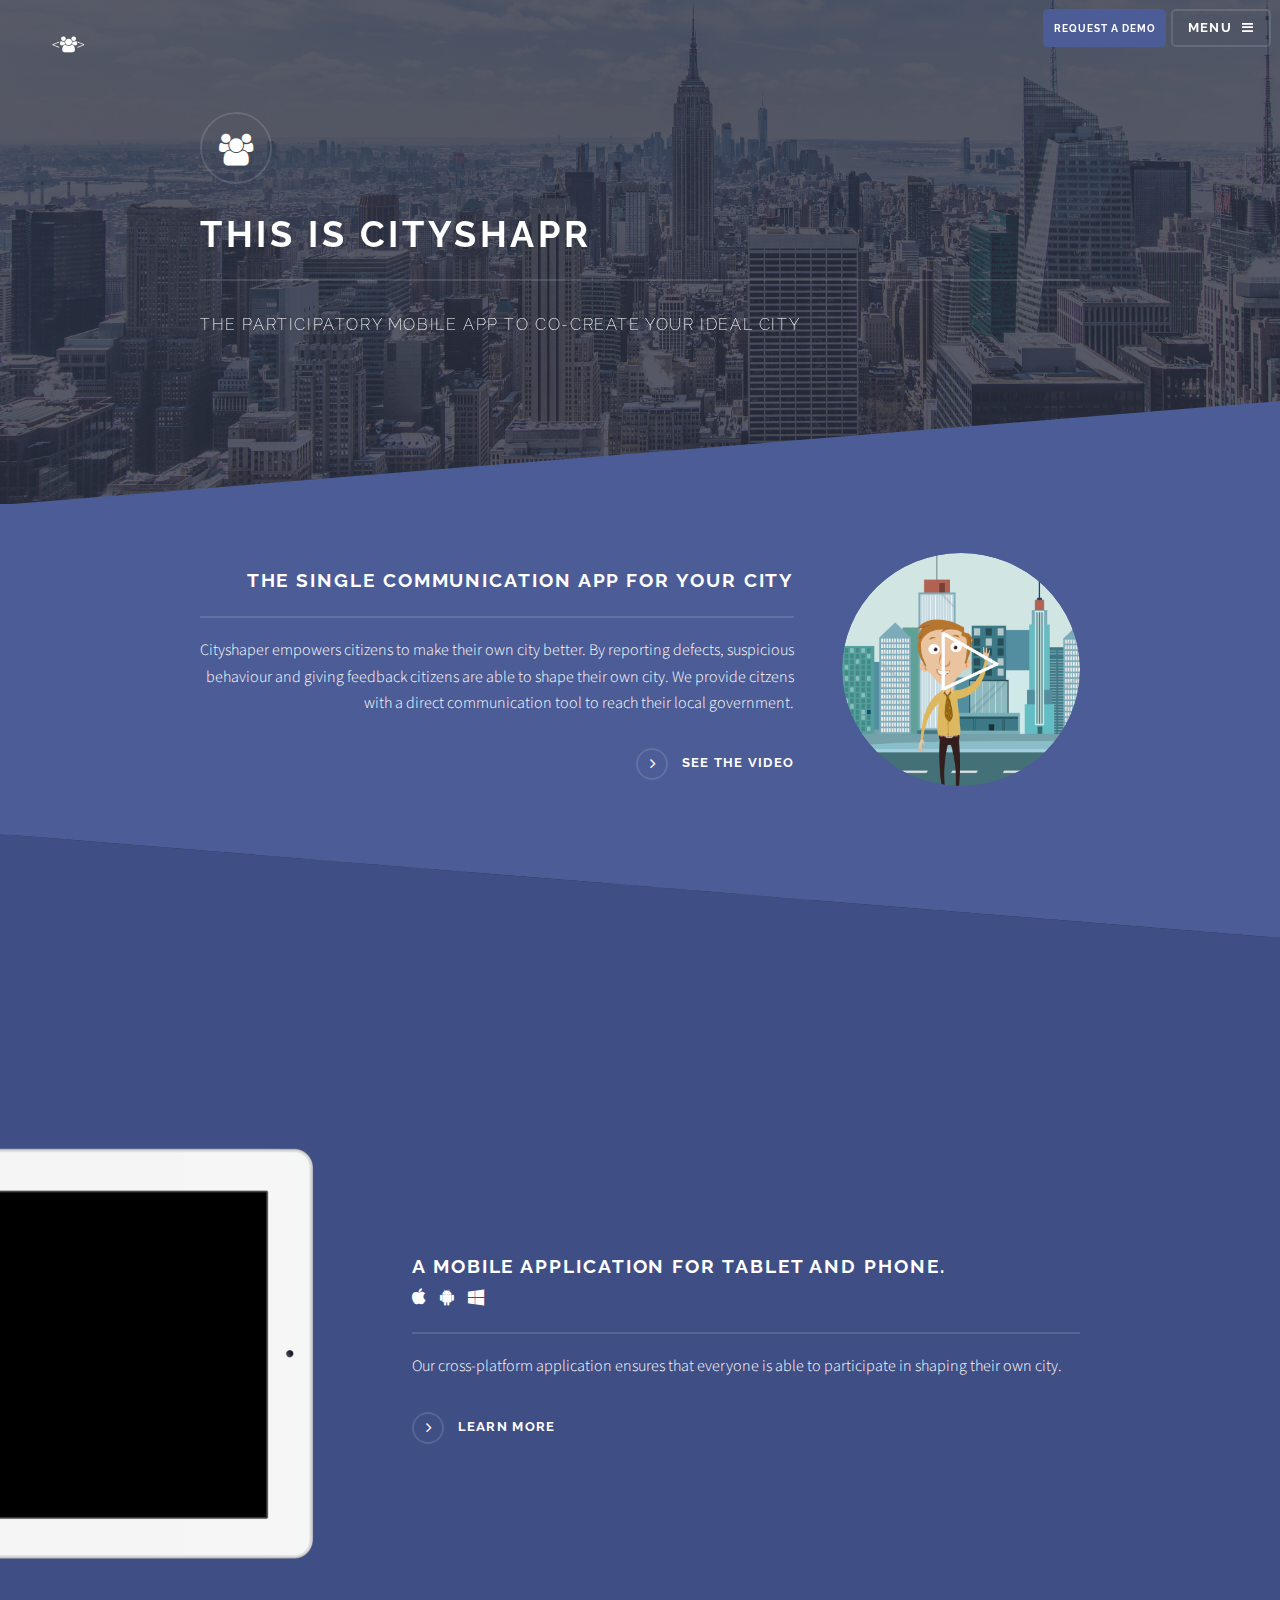
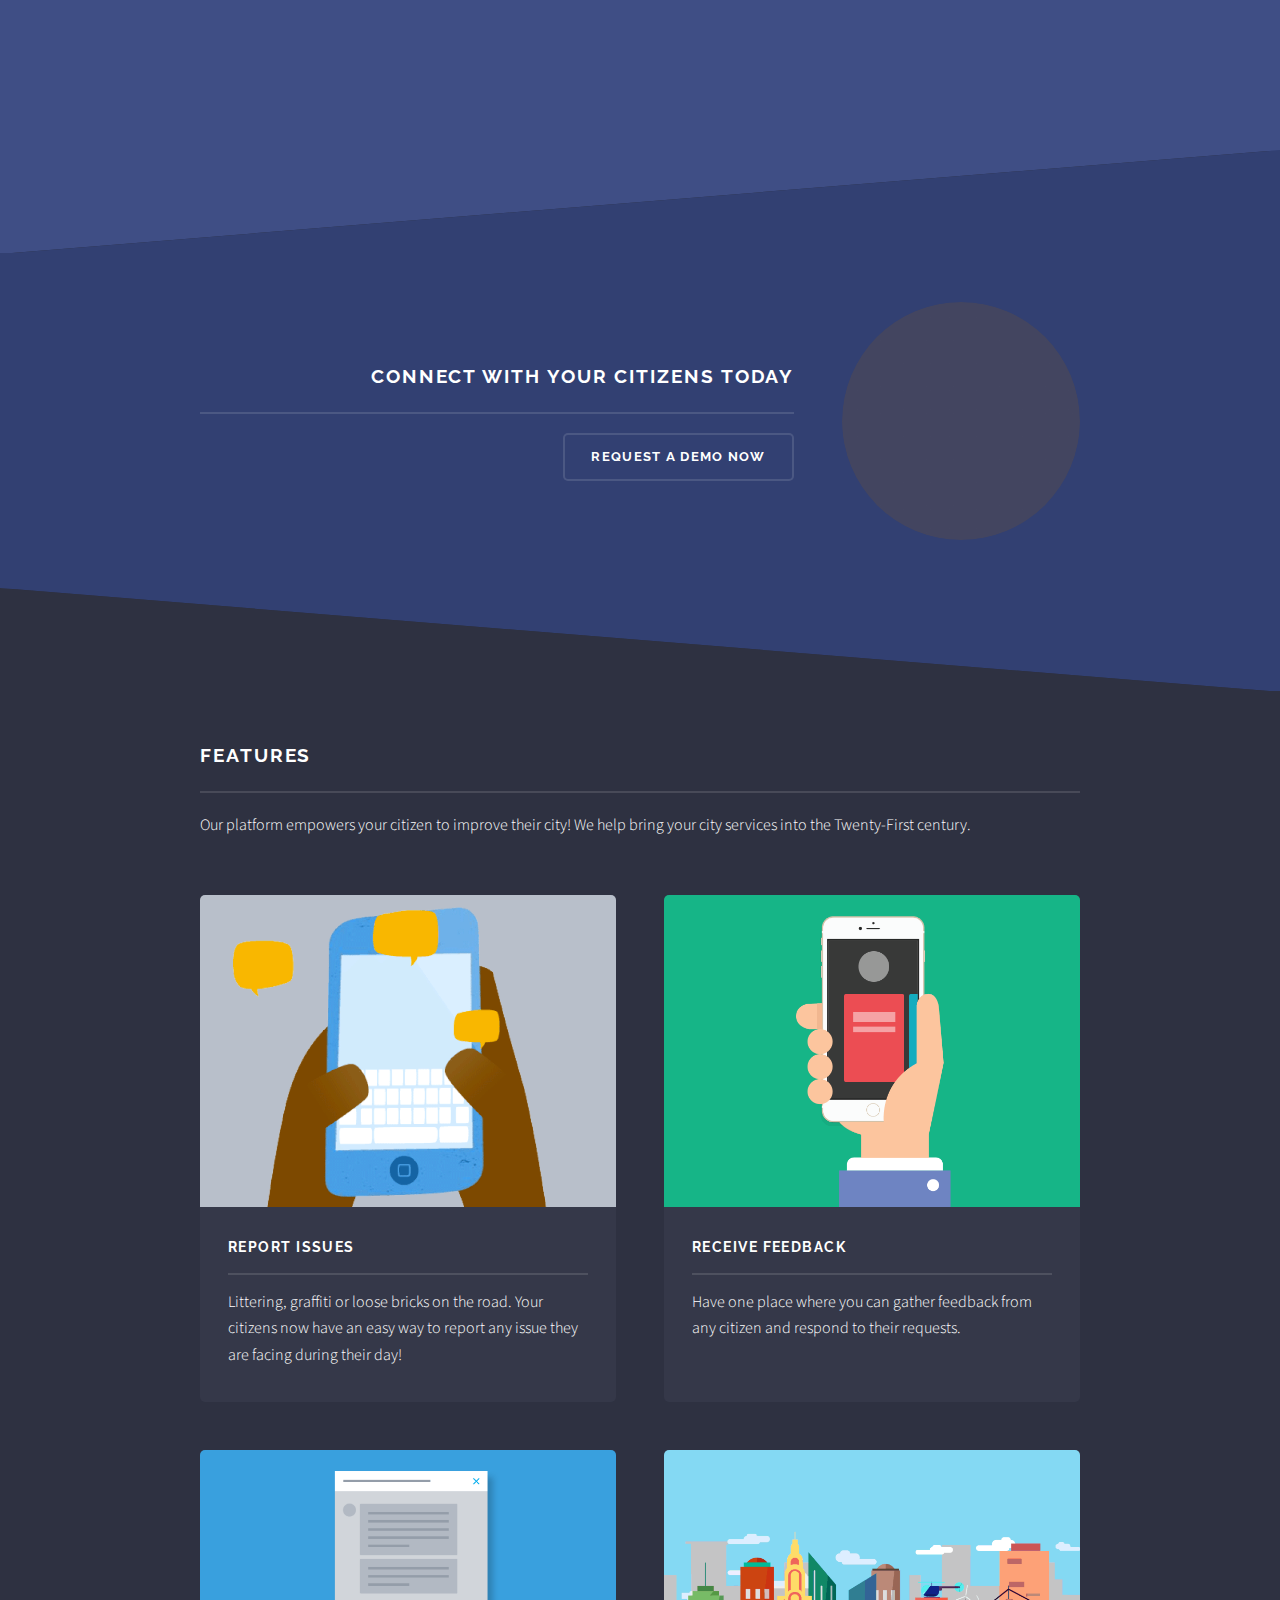
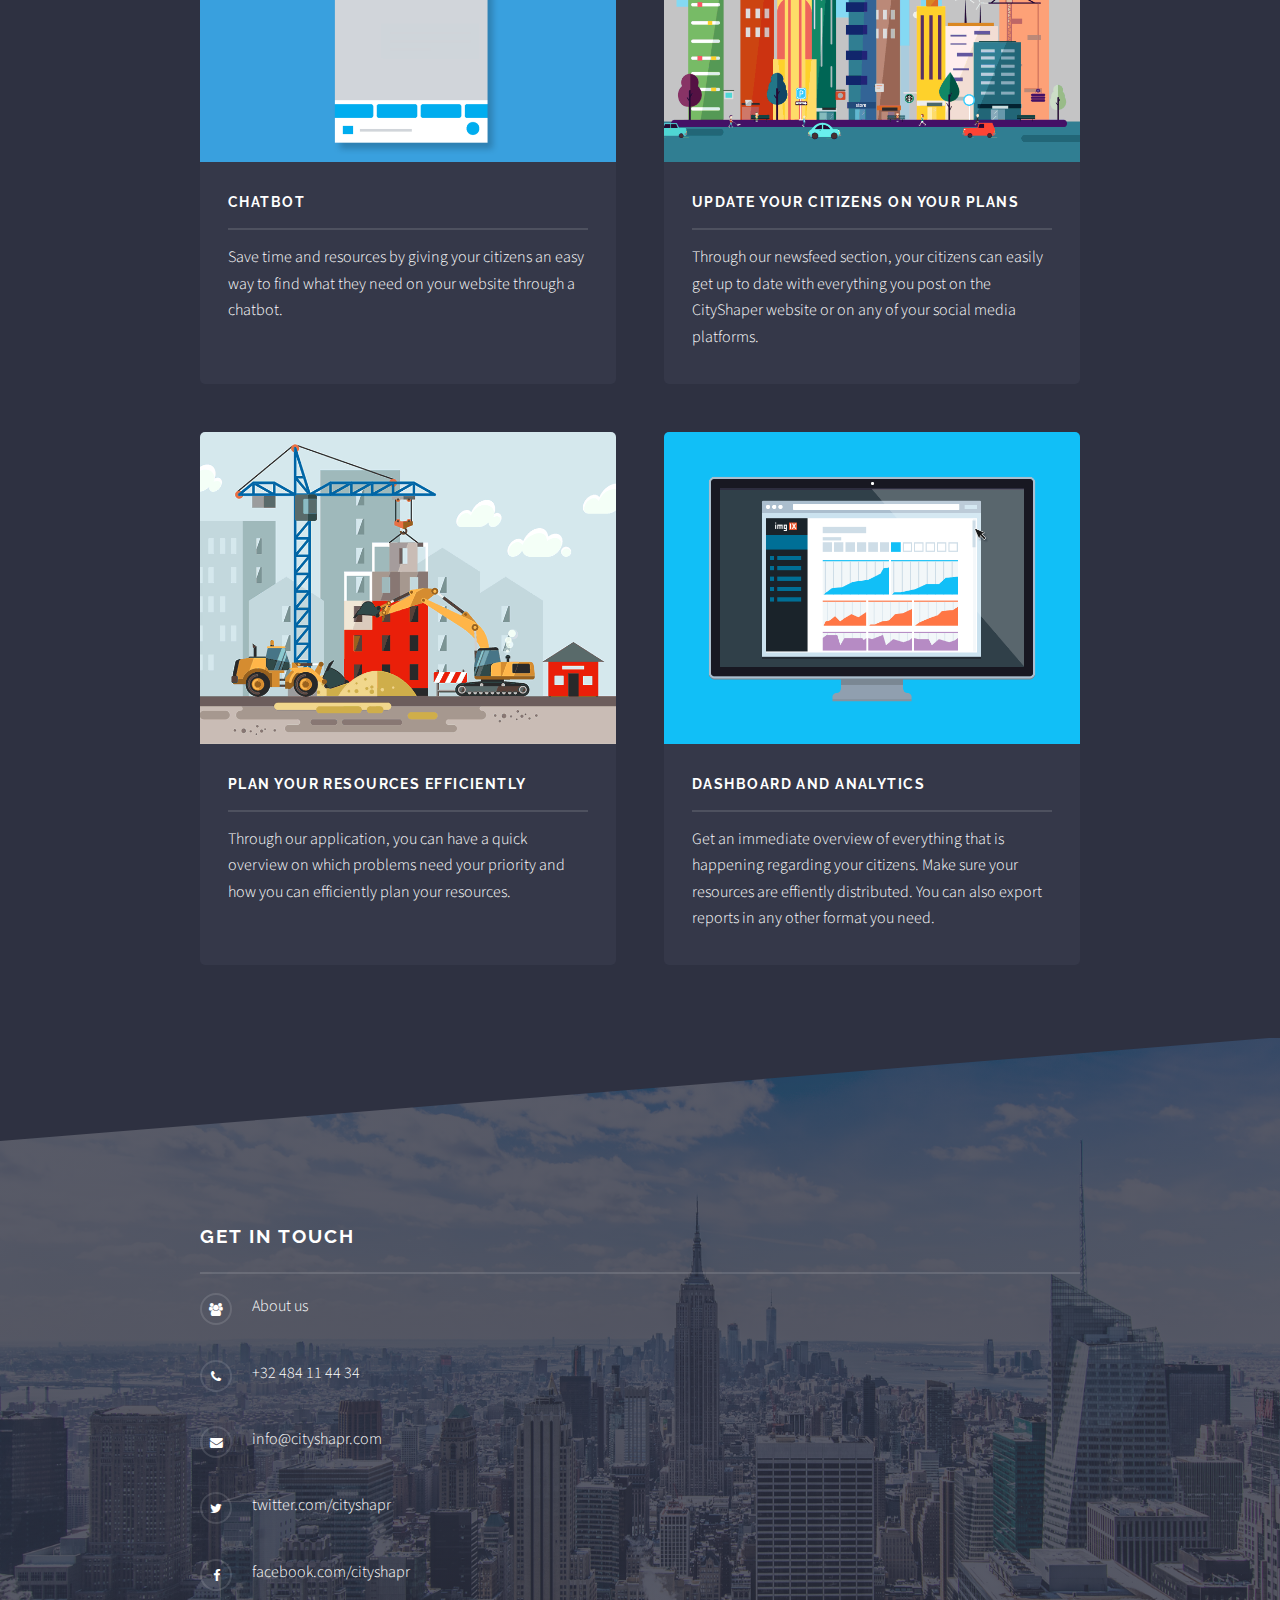
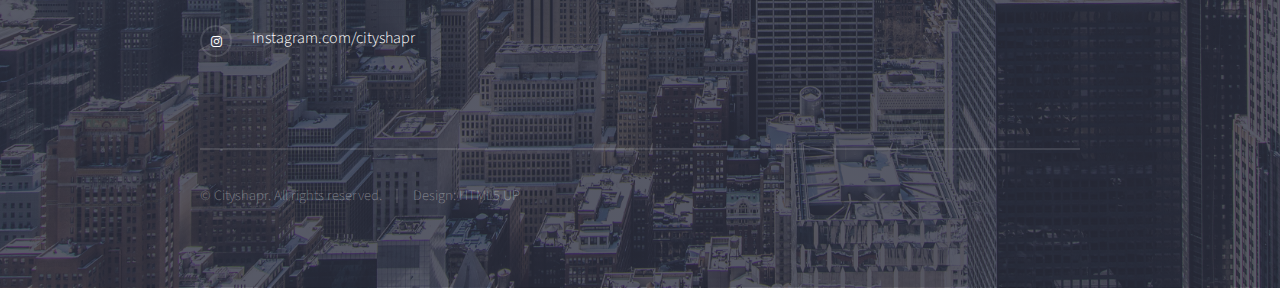
==== index.html @ 3a9dbc71 "wat dingen erbij" ====
<!DOCTYPE HTML>
<!--
	Solid State by HTML5 UP
	html5up.net | @ajlkn
	Free for personal and commercial use under the CCA 3.0 license (html5up.net/license)
-->
<html>
	<head>
		<title>Cityshapr</title>
		<meta charset="utf-8" />
		<meta name="viewport" content="width=device-width, initial-scale=1" />
		<!--[if lte IE 8]><script src="assets/js/ie/html5shiv.js"></script><![endif]-->
		<link rel="stylesheet" href="assets/css/main.css" />
		<!--[if lte IE 9]><link rel="stylesheet" href="assets/css/ie9.css" /><![endif]-->
		<!--[if lte IE 8]><link rel="stylesheet" href="assets/css/ie8.css" /><![endif]-->
	</head>

	
	<body>



		<!-- Page Wrapper -->
			<div id="page-wrapper">

				<!-- Header -->
				<header id="header" class="alt">
					<div id="logo-header" class="alt">
						<a href="index.html"><<span class="icon fa-users"></span>></a>
					</div>
		
					<h1><a href="index.html">Cityshapr</a></h1>
					<nav>
						<a class="button special" href="requestdemo.html">Request a Demo</a>
						<a href="#menu">Menu</a>
					</nav>
				</header>

				<!-- Menu -->
					<nav id="menu">
						<div class="inner">
							<h2>Menu</h2>
							<ul class="links">
								<li><a href="index.html">Home</a></li>
								<li><a href="index.html#features">Features</a></li>
								<li><a href="requestdemo.html">Request a demo</a></li>
								<li><a href="team/aboutus.html">About us</a></li>
								<li><a href="contact.html">Contact us</a></li>
							</ul>
							<a href="#" class="close">Close</a>
						</div>
					</nav>

				<!-- Banner -->
					<section id="banner">
						<div class="inner">
							<div class="logo"><span class="icon fa-users"></span></div>
							<h2>This is Cityshapr</h2>
							<p>The participatory mobile app to co-create your ideal city</p>
						</div>
					</section>

				<!-- Wrapper -->
					<section id="wrapper">

						<!-- One -->
							<section id="one" class="wrapper spotlight style1">
								<div class="inner">
									<a href="#video" class="image"><img src="images/tom.png" alt="" /></a>
									<div class="content">
										<h2 class="major">The single communication app for your city</h2>
										<p>Cityshaper empowers citizens to make their own city better. By reporting defects, suspicious behaviour and giving feedback citizens are able to shape their own city.
										We provide citzens with a direct communication tool to reach their local government.  </p>
										<a href="#video" class="special">See the video</a>
									</div>
								</div>
							</section>

							<!-- Video -->
							<nav id="video">
								<div class="inner">
									<h2>Video</h2>
									<iframe width="90%" max-width="640px" height="315"
										src="https://www.youtube.com/embed/g6onAW9nwck">
									</iframe>
									<a href="#" class="close">Close</a>
								</div>
							</nav>

						<!-- Two -->
							<section id="two" class="wrapper alt spotlight style3">
								<div class="inner">
									<a href="#features" class="image-tablet"><img src="images/tablet.png" alt="" /></a>
									<div class="content">
										<h2 class="major">A mobile application for tablet and phone.<pre><span class="icon fa-apple"></span> <span class="icon fa-android"></span> <span class="icon fa-windows"></span></pre></h2>
										<p>Our cross-platform application ensures that everyone is able to participate in shaping their own city.</p>
										<a href="#features" class="special">Learn more</a>
									</div>
								</div>
							</section>

						<!-- Three -->
							<section id="three" class="wrapper spotlight style5">
								<div class="inner">
									<a href="requestdemo.html" class="image"><img src="images/handshake.gif" alt="" /></a>
									<div class="content">
											<h2 class="major">Connect with your citizens today</h2>
										<ul class="actions">
												<li><a href="requestdemo.html" class="button">Request a demo now</a></li>
											</ul>
									</div>
								</div>
							</section>

						<!-- Features -->
							<section id="features" class="wrapper alt style1">
								<div class="inner">
									<h2 class="major">Features</h2>
									<p>Our platform empowers your citizen to improve their city! We help bring your city services into the Twenty-First century.</p>
									<section class="features">
										<article>
											<a href="#" class="image"><img  src="images/features/issues.gif" alt="" /></a>
											<h3 class="major">Report issues</h3>
											<p>Littering, graffiti or loose bricks on the road. Your citizens now have an easy way to report any issue they are facing during their day!</p>
										</article>
										<article>
											<a href="#" class="image"><img src="images/features/feedback.gif" alt="" /></a>
											<h3 class="major">Receive Feedback</h3>
											<p>Have one place where you can gather feedback from any citizen and respond to their requests.</p>
										</article>
										<article>
											<a href="#" class="image"><img src="images/features/chatbot.gif" alt="" /></a>
											<h3 class="major">Chatbot</h3>
											<p>Save time and resources by giving your citizens an easy way to find what they need on your website through a chatbot. </p>
										</article>
										<article>
											<a href="#" class="image"><img src="images/features/city.gif" alt="" /></a>
											<h3 class="major">Update your citizens on your plans</h3>
											<p>Through our newsfeed section, your citizens can easily get up to date with everything you post on the CityShaper website or on any of your social media platforms.</p>
										</article>
										<article>
											<a href="#" class="image"><img src="images/features/construction.gif" alt="" /></a>
											<h3 class="major">Plan your resources efficiently</h3>
											<p>Through our application, you can have a quick overview on which problems need your priority and how you can efficiently plan your resources.</p>
										</article>
										<article>
											<a href="#" class="image"><img src="images/features/dashboard.gif" alt="" /></a>
											<h3 class="major">Dashboard and Analytics</h3>
											<p>Get an immediate overview of everything that is happening regarding your citizens. Make sure your resources are effiently distributed. You can also export reports in any other format you need. </p>
										</article>
									</section>
									<!--<ul class="actions">
										<li><a href="#" class="button">Browse All</a></li>
									</ul>-->
								</div>
							</section>

					</section>

				<!-- Footer -->
					<section id="footer">
						<div class="inner">
							<h2 class="major">Get in touch</h2>
							<!--<p>Cras mattis ante fermentum, malesuada neque vitae, eleifend erat. Phasellus non pulvinar erat. Fusce tincidunt, nisl eget mattis egestas, purus ipsum consequat orci, sit amet lobortis lorem lacus in tellus. Sed ac elementum arcu. Quisque placerat auctor laoreet.</p>
							<form method="post" action="#">
								<div class="field">
									<label for="name">Name</label>
									<input type="text" name="name" id="name" />
								</div>
								<div class="field">
									<label for="email">Email</label>
									<input type="email" name="email" id="email" />
								</div>
								<div class="field">
									<label for="message">Message</label>
									<textarea name="message" id="message" rows="4"></textarea>
								</div>
								<ul class="actions">
									<li><input type="submit" value="Send Message" /></li>
								</ul>
							</form>-->
							<ul class="contact">
								<!-- TODO wanneer we een adres hebben 
									<li class="fa-home">
									Untitled Inc<br />
									1234 Somewhere Road Suite #2894<br />
									Nashville, TN 00000-0000
								</li>-->
								<li class="fa-users"><a href="team/aboutus.html">About us</a></li>
								<li class="fa-phone">+32 484 11 44 34</li>
								<li class="fa-envelope"><a href="mailto:info@cityshapr.com">info@cityshapr.com</a></li>
								<li class="fa-twitter"><a href="https://www.twitter.com/cityshapr">twitter.com/cityshapr</a></li>
								<li class="fa-facebook"><a href="https://www.facebook.com/cityshapr">facebook.com/cityshapr</a></li>
								<li class="fa-instagram"><a href="https://www.instagram.com/cityshapr/">instagram.com/cityshapr</a></li>
							</ul>
							<ul class="copyright">
								<li>&copy; Cityshapr. All rights reserved.</li><li>Design: <a href="http://html5up.net">HTML5 UP</a></li>
							</ul>
						</div>
					</section>

			</div>

		<!-- Scripts -->
			<script src="assets/js/skel.min.js"></script>
			<script src="assets/js/jquery.min.js"></script>
			<script src="assets/js/jquery.scrollex.min.js"></script>
			<script src="assets/js/util.js"></script>
			<!--[if lte IE 8]><script src="assets/js/ie/respond.min.js"></script><![endif]-->
			<script src="assets/js/main.js"></script>

	</body>
</html>
---- assets/css/main.css ----
@import url(font-awesome.min.css);
@import url("https://fonts.googleapis.com/css?family=Raleway:200,700|Source+Sans+Pro:300,600,300italic,600italic");

/*
	Solid State by HTML5 UP
	html5up.net | @ajlkn
	Free for personal and commercial use under the CCA 3.0 license (html5up.net/license)
*/

/* Reset */

	html, body, div, span, applet, object, iframe, h1, h2, h3, h4, h5, h6, p, blockquote, pre, a, abbr, acronym, address, big, cite, code, del, dfn, em, img, ins, kbd, q, s, samp, small, strike, strong, sub, sup, tt, var, b, u, i, center, dl, dt, dd, ol, ul, li, fieldset, form, label, legend, table, caption, tbody, tfoot, thead, tr, th, td, article, aside, canvas, details, embed, figure, figcaption, footer, header, hgroup, menu, nav, output, ruby, section, summary, time, mark, audio, video {
		margin: 0;
		padding: 0;
		border: 0;
		font-size: 100%;
		font: inherit;
		vertical-align: baseline;
	}

	article, aside, details, figcaption, figure, footer, header, hgroup, menu, video, nav, section {
		display: block;
	}

	body {
		line-height: 1;
	}

	ol, ul {
		list-style: none;
	}

	blockquote, q {
		quotes: none;
	}

	blockquote:before, blockquote:after, q:before, q:after {
		content: '';
		content: none;
	}

	table {
		border-collapse: collapse;
		border-spacing: 0;
	}

	body {
		-webkit-text-size-adjust: none;
	}

/* Box Model */

	*, *:before, *:after {
		-moz-box-sizing: border-box;
		-webkit-box-sizing: border-box;
		box-sizing: border-box;
	}

/* Grid */

	.row {
		border-bottom: solid 1px transparent;
		-moz-box-sizing: border-box;
		-webkit-box-sizing: border-box;
		box-sizing: border-box;
	}

	.row > * {
		float: left;
		-moz-box-sizing: border-box;
		-webkit-box-sizing: border-box;
		box-sizing: border-box;
	}

	.row:after, .row:before {
		content: '';
		display: block;
		clear: both;
		height: 0;
	}

	.row.uniform > * > :first-child {
		margin-top: 0;
	}

	.row.uniform > * > :last-child {
		margin-bottom: 0;
	}

	.row.\30 \25 > * {
		padding: 0 0 0 0em;
	}

	.row.\30 \25 {
		margin: 0 0 -1px 0em;
	}

	.row.uniform.\30 \25 > * {
		padding: 0em 0 0 0em;
	}

	.row.uniform.\30 \25 {
		margin: 0em 0 -1px 0em;
	}

	.row > * {
		padding: 0 0 0 1.75em;
	}

	.row {
		margin: 0 0 -1px -1.75em;
	}

	.row.uniform > * {
		padding: 1.75em 0 0 1.75em;
	}

	.row.uniform {
		margin: -1.75em 0 -1px -1.75em;
	}

	.row.\32 00\25 > * {
		padding: 0 0 0 3.5em;
	}

	.row.\32 00\25 {
		margin: 0 0 -1px -3.5em;
	}

	.row.uniform.\32 00\25 > * {
		padding: 3.5em 0 0 3.5em;
	}

	.row.uniform.\32 00\25 {
		margin: -3.5em 0 -1px -3.5em;
	}

	.row.\31 50\25 > * {
		padding: 0 0 0 2.625em;
	}

	.row.\31 50\25 {
		margin: 0 0 -1px -2.625em;
	}

	.row.uniform.\31 50\25 > * {
		padding: 2.625em 0 0 2.625em;
	}

	.row.uniform.\31 50\25 {
		margin: -2.625em 0 -1px -2.625em;
	}

	.row.\35 0\25 > * {
		padding: 0 0 0 0.875em;
	}

	.row.\35 0\25 {
		margin: 0 0 -1px -0.875em;
	}

	.row.uniform.\35 0\25 > * {
		padding: 0.875em 0 0 0.875em;
	}

	.row.uniform.\35 0\25 {
		margin: -0.875em 0 -1px -0.875em;
	}

	.row.\32 5\25 > * {
		padding: 0 0 0 0.4375em;
	}

	.row.\32 5\25 {
		margin: 0 0 -1px -0.4375em;
	}

	.row.uniform.\32 5\25 > * {
		padding: 0.4375em 0 0 0.4375em;
	}

	.row.uniform.\32 5\25 {
		margin: -0.4375em 0 -1px -0.4375em;
	}

	.\31 2u, .\31 2u\24 {
		width: 100%;
		clear: none;
		margin-left: 0;
	}

	.\31 1u, .\31 1u\24 {
		width: 91.6666666667%;
		clear: none;
		margin-left: 0;
	}

	.\31 0u, .\31 0u\24 {
		width: 83.3333333333%;
		clear: none;
		margin-left: 0;
	}

	.\39 u, .\39 u\24 {
		width: 75%;
		clear: none;
		margin-left: 0;
	}

	.\38 u, .\38 u\24 {
		width: 66.6666666667%;
		clear: none;
		margin-left: 0;
	}

	.\37 u, .\37 u\24 {
		width: 58.3333333333%;
		clear: none;
		margin-left: 0;
	}

	.\36 u, .\36 u\24 {
		width: 50%;
		clear: none;
		margin-left: 0;
	}

	.\35 u, .\35 u\24 {
		width: 41.6666666667%;
		clear: none;
		margin-left: 0;
	}

	.\34 u, .\34 u\24 {
		width: 33.3333333333%;
		clear: none;
		margin-left: 0;
	}

	.\33 u, .\33 u\24 {
		width: 25%;
		clear: none;
		margin-left: 0;
	}

	.\32 u, .\32 u\24 {
		width: 16.6666666667%;
		clear: none;
		margin-left: 0;
	}

	.\31 u, .\31 u\24 {
		width: 8.3333333333%;
		clear: none;
		margin-left: 0;
	}

	.\31 2u\24 + *,
	.\31 1u\24 + *,
	.\31 0u\24 + *,
	.\39 u\24 + *,
	.\38 u\24 + *,
	.\37 u\24 + *,
	.\36 u\24 + *,
	.\35 u\24 + *,
	.\34 u\24 + *,
	.\33 u\24 + *,
	.\32 u\24 + *,
	.\31 u\24 + * {
		clear: left;
	}

	.\-11u {
		margin-left: 91.66667%;
	}

	.\-10u {
		margin-left: 83.33333%;
	}

	.\-9u {
		margin-left: 75%;
	}

	.\-8u {
		margin-left: 66.66667%;
	}

	.\-7u {
		margin-left: 58.33333%;
	}

	.\-6u {
		margin-left: 50%;
	}

	.\-5u {
		margin-left: 41.66667%;
	}

	.\-4u {
		margin-left: 33.33333%;
	}

	.\-3u {
		margin-left: 25%;
	}

	.\-2u {
		margin-left: 16.66667%;
	}

	.\-1u {
		margin-left: 8.33333%;
	}

	@media screen and (max-width: 1680px) {

		.row > * {
			padding: 0 0 0 1.75em;
		}

		.row {
			margin: 0 0 -1px -1.75em;
		}

		.row.uniform > * {
			padding: 1.75em 0 0 1.75em;
		}

		.row.uniform {
			margin: -1.75em 0 -1px -1.75em;
		}

		.row.\32 00\25 > * {
			padding: 0 0 0 3.5em;
		}

		.row.\32 00\25 {
			margin: 0 0 -1px -3.5em;
		}

		.row.uniform.\32 00\25 > * {
			padding: 3.5em 0 0 3.5em;
		}

		.row.uniform.\32 00\25 {
			margin: -3.5em 0 -1px -3.5em;
		}

		.row.\31 50\25 > * {
			padding: 0 0 0 2.625em;
		}

		.row.\31 50\25 {
			margin: 0 0 -1px -2.625em;
		}

		.row.uniform.\31 50\25 > * {
			padding: 2.625em 0 0 2.625em;
		}

		.row.uniform.\31 50\25 {
			margin: -2.625em 0 -1px -2.625em;
		}

		.row.\35 0\25 > * {
			padding: 0 0 0 0.875em;
		}

		.row.\35 0\25 {
			margin: 0 0 -1px -0.875em;
		}

		.row.uniform.\35 0\25 > * {
			padding: 0.875em 0 0 0.875em;
		}

		.row.uniform.\35 0\25 {
			margin: -0.875em 0 -1px -0.875em;
		}

		.row.\32 5\25 > * {
			padding: 0 0 0 0.4375em;
		}

		.row.\32 5\25 {
			margin: 0 0 -1px -0.4375em;
		}

		.row.uniform.\32 5\25 > * {
			padding: 0.4375em 0 0 0.4375em;
		}

		.row.uniform.\32 5\25 {
			margin: -0.4375em 0 -1px -0.4375em;
		}

		.\31 2u\28xlarge\29, .\31 2u\24\28xlarge\29 {
			width: 100%;
			clear: none;
			margin-left: 0;
		}

		.\31 1u\28xlarge\29, .\31 1u\24\28xlarge\29 {
			width: 91.6666666667%;
			clear: none;
			margin-left: 0;
		}

		.\31 0u\28xlarge\29, .\31 0u\24\28xlarge\29 {
			width: 83.3333333333%;
			clear: none;
			margin-left: 0;
		}

		.\39 u\28xlarge\29, .\39 u\24\28xlarge\29 {
			width: 75%;
			clear: none;
			margin-left: 0;
		}

		.\38 u\28xlarge\29, .\38 u\24\28xlarge\29 {
			width: 66.6666666667%;
			clear: none;
			margin-left: 0;
		}

		.\37 u\28xlarge\29, .\37 u\24\28xlarge\29 {
			width: 58.3333333333%;
			clear: none;
			margin-left: 0;
		}

		.\36 u\28xlarge\29, .\36 u\24\28xlarge\29 {
			width: 50%;
			clear: none;
			margin-left: 0;
		}

		.\35 u\28xlarge\29, .\35 u\24\28xlarge\29 {
			width: 41.6666666667%;
			clear: none;
			margin-left: 0;
		}

		.\34 u\28xlarge\29, .\34 u\24\28xlarge\29 {
			width: 33.3333333333%;
			clear: none;
			margin-left: 0;
		}

		.\33 u\28xlarge\29, .\33 u\24\28xlarge\29 {
			width: 25%;
			clear: none;
			margin-left: 0;
		}

		.\32 u\28xlarge\29, .\32 u\24\28xlarge\29 {
			width: 16.6666666667%;
			clear: none;
			margin-left: 0;
		}

		.\31 u\28xlarge\29, .\31 u\24\28xlarge\29 {
			width: 8.3333333333%;
			clear: none;
			margin-left: 0;
		}

		.\31 2u\24\28xlarge\29 + *,
		.\31 1u\24\28xlarge\29 + *,
		.\31 0u\24\28xlarge\29 + *,
		.\39 u\24\28xlarge\29 + *,
		.\38 u\24\28xlarge\29 + *,
		.\37 u\24\28xlarge\29 + *,
		.\36 u\24\28xlarge\29 + *,
		.\35 u\24\28xlarge\29 + *,
		.\34 u\24\28xlarge\29 + *,
		.\33 u\24\28xlarge\29 + *,
		.\32 u\24\28xlarge\29 + *,
		.\31 u\24\28xlarge\29 + * {
			clear: left;
		}

		.\-11u\28xlarge\29 {
			margin-left: 91.66667%;
		}

		.\-10u\28xlarge\29 {
			margin-left: 83.33333%;
		}

		.\-9u\28xlarge\29 {
			margin-left: 75%;
		}

		.\-8u\28xlarge\29 {
			margin-left: 66.66667%;
		}

		.\-7u\28xlarge\29 {
			margin-left: 58.33333%;
		}

		.\-6u\28xlarge\29 {
			margin-left: 50%;
		}

		.\-5u\28xlarge\29 {
			margin-left: 41.66667%;
		}

		.\-4u\28xlarge\29 {
			margin-left: 33.33333%;
		}

		.\-3u\28xlarge\29 {
			margin-left: 25%;
		}

		.\-2u\28xlarge\29 {
			margin-left: 16.66667%;
		}

		.\-1u\28xlarge\29 {
			margin-left: 8.33333%;
		}

	}

	@media screen and (max-width: 1280px) {

		.row > * {
			padding: 0 0 0 1.75em;
		}

		.row {
			margin: 0 0 -1px -1.75em;
		}

		.row.uniform > * {
			padding: 1.75em 0 0 1.75em;
		}

		.row.uniform {
			margin: -1.75em 0 -1px -1.75em;
		}

		.row.\32 00\25 > * {
			padding: 0 0 0 3.5em;
		}

		.row.\32 00\25 {
			margin: 0 0 -1px -3.5em;
		}

		.row.uniform.\32 00\25 > * {
			padding: 3.5em 0 0 3.5em;
		}

		.row.uniform.\32 00\25 {
			margin: -3.5em 0 -1px -3.5em;
		}

		.row.\31 50\25 > * {
			padding: 0 0 0 2.625em;
		}

		.row.\31 50\25 {
			margin: 0 0 -1px -2.625em;
		}

		.row.uniform.\31 50\25 > * {
			padding: 2.625em 0 0 2.625em;
		}

		.row.uniform.\31 50\25 {
			margin: -2.625em 0 -1px -2.625em;
		}

		.row.\35 0\25 > * {
			padding: 0 0 0 0.875em;
		}

		.row.\35 0\25 {
			margin: 0 0 -1px -0.875em;
		}

		.row.uniform.\35 0\25 > * {
			padding: 0.875em 0 0 0.875em;
		}

		.row.uniform.\35 0\25 {
			margin: -0.875em 0 -1px -0.875em;
		}

		.row.\32 5\25 > * {
			padding: 0 0 0 0.4375em;
		}

		.row.\32 5\25 {
			margin: 0 0 -1px -0.4375em;
		}

		.row.uniform.\32 5\25 > * {
			padding: 0.4375em 0 0 0.4375em;
		}

		.row.uniform.\32 5\25 {
			margin: -0.4375em 0 -1px -0.4375em;
		}

		.\31 2u\28large\29, .\31 2u\24\28large\29 {
			width: 100%;
			clear: none;
			margin-left: 0;
		}

		.\31 1u\28large\29, .\31 1u\24\28large\29 {
			width: 91.6666666667%;
			clear: none;
			margin-left: 0;
		}

		.\31 0u\28large\29, .\31 0u\24\28large\29 {
			width: 83.3333333333%;
			clear: none;
			margin-left: 0;
		}

		.\39 u\28large\29, .\39 u\24\28large\29 {
			width: 75%;
			clear: none;
			margin-left: 0;
		}

		.\38 u\28large\29, .\38 u\24\28large\29 {
			width: 66.6666666667%;
			clear: none;
			margin-left: 0;
		}

		.\37 u\28large\29, .\37 u\24\28large\29 {
			width: 58.3333333333%;
			clear: none;
			margin-left: 0;
		}

		.\36 u\28large\29, .\36 u\24\28large\29 {
			width: 50%;
			clear: none;
			margin-left: 0;
		}

		.\35 u\28large\29, .\35 u\24\28large\29 {
			width: 41.6666666667%;
			clear: none;
			margin-left: 0;
		}

		.\34 u\28large\29, .\34 u\24\28large\29 {
			width: 33.3333333333%;
			clear: none;
			margin-left: 0;
		}

		.\33 u\28large\29, .\33 u\24\28large\29 {
			width: 25%;
			clear: none;
			margin-left: 0;
		}

		.\32 u\28large\29, .\32 u\24\28large\29 {
			width: 16.6666666667%;
			clear: none;
			margin-left: 0;
		}

		.\31 u\28large\29, .\31 u\24\28large\29 {
			width: 8.3333333333%;
			clear: none;
			margin-left: 0;
		}

		.\31 2u\24\28large\29 + *,
		.\31 1u\24\28large\29 + *,
		.\31 0u\24\28large\29 + *,
		.\39 u\24\28large\29 + *,
		.\38 u\24\28large\29 + *,
		.\37 u\24\28large\29 + *,
		.\36 u\24\28large\29 + *,
		.\35 u\24\28large\29 + *,
		.\34 u\24\28large\29 + *,
		.\33 u\24\28large\29 + *,
		.\32 u\24\28large\29 + *,
		.\31 u\24\28large\29 + * {
			clear: left;
		}

		.\-11u\28large\29 {
			margin-left: 91.66667%;
		}

		.\-10u\28large\29 {
			margin-left: 83.33333%;
		}

		.\-9u\28large\29 {
			margin-left: 75%;
		}

		.\-8u\28large\29 {
			margin-left: 66.66667%;
		}

		.\-7u\28large\29 {
			margin-left: 58.33333%;
		}

		.\-6u\28large\29 {
			margin-left: 50%;
		}

		.\-5u\28large\29 {
			margin-left: 41.66667%;
		}

		.\-4u\28large\29 {
			margin-left: 33.33333%;
		}

		.\-3u\28large\29 {
			margin-left: 25%;
		}

		.\-2u\28large\29 {
			margin-left: 16.66667%;
		}

		.\-1u\28large\29 {
			margin-left: 8.33333%;
		}

	}

	@media screen and (max-width: 980px) {

		.row > * {
			padding: 0 0 0 1.75em;
		}

		.row {
			margin: 0 0 -1px -1.75em;
		}

		.row.uniform > * {
			padding: 1.75em 0 0 1.75em;
		}

		.row.uniform {
			margin: -1.75em 0 -1px -1.75em;
		}

		.row.\32 00\25 > * {
			padding: 0 0 0 3.5em;
		}

		.row.\32 00\25 {
			margin: 0 0 -1px -3.5em;
		}

		.row.uniform.\32 00\25 > * {
			padding: 3.5em 0 0 3.5em;
		}

		.row.uniform.\32 00\25 {
			margin: -3.5em 0 -1px -3.5em;
		}

		.row.\31 50\25 > * {
			padding: 0 0 0 2.625em;
		}

		.row.\31 50\25 {
			margin: 0 0 -1px -2.625em;
		}

		.row.uniform.\31 50\25 > * {
			padding: 2.625em 0 0 2.625em;
		}

		.row.uniform.\31 50\25 {
			margin: -2.625em 0 -1px -2.625em;
		}

		.row.\35 0\25 > * {
			padding: 0 0 0 0.875em;
		}

		.row.\35 0\25 {
			margin: 0 0 -1px -0.875em;
		}

		.row.uniform.\35 0\25 > * {
			padding: 0.875em 0 0 0.875em;
		}

		.row.uniform.\35 0\25 {
			margin: -0.875em 0 -1px -0.875em;
		}

		.row.\32 5\25 > * {
			padding: 0 0 0 0.4375em;
		}

		.row.\32 5\25 {
			margin: 0 0 -1px -0.4375em;
		}

		.row.uniform.\32 5\25 > * {
			padding: 0.4375em 0 0 0.4375em;
		}

		.row.uniform.\32 5\25 {
			margin: -0.4375em 0 -1px -0.4375em;
		}

		.\31 2u\28medium\29, .\31 2u\24\28medium\29 {
			width: 100%;
			clear: none;
			margin-left: 0;
		}

		.\31 1u\28medium\29, .\31 1u\24\28medium\29 {
			width: 91.6666666667%;
			clear: none;
			margin-left: 0;
		}

		.\31 0u\28medium\29, .\31 0u\24\28medium\29 {
			width: 83.3333333333%;
			clear: none;
			margin-left: 0;
		}

		.\39 u\28medium\29, .\39 u\24\28medium\29 {
			width: 75%;
			clear: none;
			margin-left: 0;
		}

		.\38 u\28medium\29, .\38 u\24\28medium\29 {
			width: 66.6666666667%;
			clear: none;
			margin-left: 0;
		}

		.\37 u\28medium\29, .\37 u\24\28medium\29 {
			width: 58.3333333333%;
			clear: none;
			margin-left: 0;
		}

		.\36 u\28medium\29, .\36 u\24\28medium\29 {
			width: 50%;
			clear: none;
			margin-left: 0;
		}

		.\35 u\28medium\29, .\35 u\24\28medium\29 {
			width: 41.6666666667%;
			clear: none;
			margin-left: 0;
		}

		.\34 u\28medium\29, .\34 u\24\28medium\29 {
			width: 33.3333333333%;
			clear: none;
			margin-left: 0;
		}

		.\33 u\28medium\29, .\33 u\24\28medium\29 {
			width: 25%;
			clear: none;
			margin-left: 0;
		}

		.\32 u\28medium\29, .\32 u\24\28medium\29 {
			width: 16.6666666667%;
			clear: none;
			margin-left: 0;
		}

		.\31 u\28medium\29, .\31 u\24\28medium\29 {
			width: 8.3333333333%;
			clear: none;
			margin-left: 0;
		}

		.\31 2u\24\28medium\29 + *,
		.\31 1u\24\28medium\29 + *,
		.\31 0u\24\28medium\29 + *,
		.\39 u\24\28medium\29 + *,
		.\38 u\24\28medium\29 + *,
		.\37 u\24\28medium\29 + *,
		.\36 u\24\28medium\29 + *,
		.\35 u\24\28medium\29 + *,
		.\34 u\24\28medium\29 + *,
		.\33 u\24\28medium\29 + *,
		.\32 u\24\28medium\29 + *,
		.\31 u\24\28medium\29 + * {
			clear: left;
		}

		.\-11u\28medium\29 {
			margin-left: 91.66667%;
		}

		.\-10u\28medium\29 {
			margin-left: 83.33333%;
		}

		.\-9u\28medium\29 {
			margin-left: 75%;
		}

		.\-8u\28medium\29 {
			margin-left: 66.66667%;
		}

		.\-7u\28medium\29 {
			margin-left: 58.33333%;
		}

		.\-6u\28medium\29 {
			margin-left: 50%;
		}

		.\-5u\28medium\29 {
			margin-left: 41.66667%;
		}

		.\-4u\28medium\29 {
			margin-left: 33.33333%;
		}

		.\-3u\28medium\29 {
			margin-left: 25%;
		}

		.\-2u\28medium\29 {
			margin-left: 16.66667%;
		}

		.\-1u\28medium\29 {
			margin-left: 8.33333%;
		}

	}

	@media screen and (max-width: 736px) {

		.row > * {
			padding: 0 0 0 1.25em;
		}

		.row {
			margin: 0 0 -1px -1.25em;
		}

		.row.uniform > * {
			padding: 1.25em 0 0 1.25em;
		}

		.row.uniform {
			margin: -1.25em 0 -1px -1.25em;
		}

		.row.\32 00\25 > * {
			padding: 0 0 0 2.5em;
		}

		.row.\32 00\25 {
			margin: 0 0 -1px -2.5em;
		}

		.row.uniform.\32 00\25 > * {
			padding: 2.5em 0 0 2.5em;
		}

		.row.uniform.\32 00\25 {
			margin: -2.5em 0 -1px -2.5em;
		}

		.row.\31 50\25 > * {
			padding: 0 0 0 1.875em;
		}

		.row.\31 50\25 {
			margin: 0 0 -1px -1.875em;
		}

		.row.uniform.\31 50\25 > * {
			padding: 1.875em 0 0 1.875em;
		}

		.row.uniform.\31 50\25 {
			margin: -1.875em 0 -1px -1.875em;
		}

		.row.\35 0\25 > * {
			padding: 0 0 0 0.625em;
		}

		.row.\35 0\25 {
			margin: 0 0 -1px -0.625em;
		}

		.row.uniform.\35 0\25 > * {
			padding: 0.625em 0 0 0.625em;
		}

		.row.uniform.\35 0\25 {
			margin: -0.625em 0 -1px -0.625em;
		}

		.row.\32 5\25 > * {
			padding: 0 0 0 0.3125em;
		}

		.row.\32 5\25 {
			margin: 0 0 -1px -0.3125em;
		}

		.row.uniform.\32 5\25 > * {
			padding: 0.3125em 0 0 0.3125em;
		}

		.row.uniform.\32 5\25 {
			margin: -0.3125em 0 -1px -0.3125em;
		}

		.\31 2u\28small\29, .\31 2u\24\28small\29 {
			width: 100%;
			clear: none;
			margin-left: 0;
		}

		.\31 1u\28small\29, .\31 1u\24\28small\29 {
			width: 91.6666666667%;
			clear: none;
			margin-left: 0;
		}

		.\31 0u\28small\29, .\31 0u\24\28small\29 {
			width: 83.3333333333%;
			clear: none;
			margin-left: 0;
		}

		.\39 u\28small\29, .\39 u\24\28small\29 {
			width: 75%;
			clear: none;
			margin-left: 0;
		}

		.\38 u\28small\29, .\38 u\24\28small\29 {
			width: 66.6666666667%;
			clear: none;
			margin-left: 0;
		}

		.\37 u\28small\29, .\37 u\24\28small\29 {
			width: 58.3333333333%;
			clear: none;
			margin-left: 0;
		}

		.\36 u\28small\29, .\36 u\24\28small\29 {
			width: 50%;
			clear: none;
			margin-left: 0;
		}

		.\35 u\28small\29, .\35 u\24\28small\29 {
			width: 41.6666666667%;
			clear: none;
			margin-left: 0;
		}

		.\34 u\28small\29, .\34 u\24\28small\29 {
			width: 33.3333333333%;
			clear: none;
			margin-left: 0;
		}

		.\33 u\28small\29, .\33 u\24\28small\29 {
			width: 25%;
			clear: none;
			margin-left: 0;
		}

		.\32 u\28small\29, .\32 u\24\28small\29 {
			width: 16.6666666667%;
			clear: none;
			margin-left: 0;
		}

		.\31 u\28small\29, .\31 u\24\28small\29 {
			width: 8.3333333333%;
			clear: none;
			margin-left: 0;
		}

		.\31 2u\24\28small\29 + *,
		.\31 1u\24\28small\29 + *,
		.\31 0u\24\28small\29 + *,
		.\39 u\24\28small\29 + *,
		.\38 u\24\28small\29 + *,
		.\37 u\24\28small\29 + *,
		.\36 u\24\28small\29 + *,
		.\35 u\24\28small\29 + *,
		.\34 u\24\28small\29 + *,
		.\33 u\24\28small\29 + *,
		.\32 u\24\28small\29 + *,
		.\31 u\24\28small\29 + * {
			clear: left;
		}

		.\-11u\28small\29 {
			margin-left: 91.66667%;
		}

		.\-10u\28small\29 {
			margin-left: 83.33333%;
		}

		.\-9u\28small\29 {
			margin-left: 75%;
		}

		.\-8u\28small\29 {
			margin-left: 66.66667%;
		}

		.\-7u\28small\29 {
			margin-left: 58.33333%;
		}

		.\-6u\28small\29 {
			margin-left: 50%;
		}

		.\-5u\28small\29 {
			margin-left: 41.66667%;
		}

		.\-4u\28small\29 {
			margin-left: 33.33333%;
		}

		.\-3u\28small\29 {
			margin-left: 25%;
		}

		.\-2u\28small\29 {
			margin-left: 16.66667%;
		}

		.\-1u\28small\29 {
			margin-left: 8.33333%;
		}

	}

	@media screen and (max-width: 640px) {

		.row > * {
			padding: 0 0 0 1.25em;
		}

		.row {
			margin: 0 0 -1px -1.25em;
		}

		.row.uniform > * {
			padding: 1.25em 0 0 1.25em;
		}

		.row.uniform {
			margin: -1.25em 0 -1px -1.25em;
		}

		.row.\32 00\25 > * {
			padding: 0 0 0 2.5em;
		}

		.row.\32 00\25 {
			margin: 0 0 -1px -2.5em;
		}

		.row.uniform.\32 00\25 > * {
			padding: 2.5em 0 0 2.5em;
		}

		.row.uniform.\32 00\25 {
			margin: -2.5em 0 -1px -2.5em;
		}

		.row.\31 50\25 > * {
			padding: 0 0 0 1.875em;
		}

		.row.\31 50\25 {
			margin: 0 0 -1px -1.875em;
		}

		.row.uniform.\31 50\25 > * {
			padding: 1.875em 0 0 1.875em;
		}

		.row.uniform.\31 50\25 {
			margin: -1.875em 0 -1px -1.875em;
		}

		.row.\35 0\25 > * {
			padding: 0 0 0 0.625em;
		}

		.row.\35 0\25 {
			margin: 0 0 -1px -0.625em;
		}

		.row.uniform.\35 0\25 > * {
			padding: 0.625em 0 0 0.625em;
		}

		.row.uniform.\35 0\25 {
			margin: -0.625em 0 -1px -0.625em;
		}

		.row.\32 5\25 > * {
			padding: 0 0 0 0.3125em;
		}

		.row.\32 5\25 {
			margin: 0 0 -1px -0.3125em;
		}

		.row.uniform.\32 5\25 > * {
			padding: 0.3125em 0 0 0.3125em;
		}

		.row.uniform.\32 5\25 {
			margin: -0.3125em 0 -1px -0.3125em;
		}

		.\31 2u\28xsmall\29, .\31 2u\24\28xsmall\29 {
			width: 100%;
			clear: none;
			margin-left: 0;
		}

		.\31 1u\28xsmall\29, .\31 1u\24\28xsmall\29 {
			width: 91.6666666667%;
			clear: none;
			margin-left: 0;
		}

		.\31 0u\28xsmall\29, .\31 0u\24\28xsmall\29 {
			width: 83.3333333333%;
			clear: none;
			margin-left: 0;
		}

		.\39 u\28xsmall\29, .\39 u\24\28xsmall\29 {
			width: 75%;
			clear: none;
			margin-left: 0;
		}

		.\38 u\28xsmall\29, .\38 u\24\28xsmall\29 {
			width: 66.6666666667%;
			clear: none;
			margin-left: 0;
		}

		.\37 u\28xsmall\29, .\37 u\24\28xsmall\29 {
			width: 58.3333333333%;
			clear: none;
			margin-left: 0;
		}

		.\36 u\28xsmall\29, .\36 u\24\28xsmall\29 {
			width: 50%;
			clear: none;
			margin-left: 0;
		}

		.\35 u\28xsmall\29, .\35 u\24\28xsmall\29 {
			width: 41.6666666667%;
			clear: none;
			margin-left: 0;
		}

		.\34 u\28xsmall\29, .\34 u\24\28xsmall\29 {
			width: 33.3333333333%;
			clear: none;
			margin-left: 0;
		}

		.\33 u\28xsmall\29, .\33 u\24\28xsmall\29 {
			width: 25%;
			clear: none;
			margin-left: 0;
		}

		.\32 u\28xsmall\29, .\32 u\24\28xsmall\29 {
			width: 16.6666666667%;
			clear: none;
			margin-left: 0;
		}

		.\31 u\28xsmall\29, .\31 u\24\28xsmall\29 {
			width: 8.3333333333%;
			clear: none;
			margin-left: 0;
		}

		.\31 2u\24\28xsmall\29 + *,
		.\31 1u\24\28xsmall\29 + *,
		.\31 0u\24\28xsmall\29 + *,
		.\39 u\24\28xsmall\29 + *,
		.\38 u\24\28xsmall\29 + *,
		.\37 u\24\28xsmall\29 + *,
		.\36 u\24\28xsmall\29 + *,
		.\35 u\24\28xsmall\29 + *,
		.\34 u\24\28xsmall\29 + *,
		.\33 u\24\28xsmall\29 + *,
		.\32 u\24\28xsmall\29 + *,
		.\31 u\24\28xsmall\29 + * {
			clear: left;
		}

		.\-11u\28xsmall\29 {
			margin-left: 91.66667%;
		}

		.\-10u\28xsmall\29 {
			margin-left: 83.33333%;
		}

		.\-9u\28xsmall\29 {
			margin-left: 75%;
		}

		.\-8u\28xsmall\29 {
			margin-left: 66.66667%;
		}

		.\-7u\28xsmall\29 {
			margin-left: 58.33333%;
		}

		.\-6u\28xsmall\29 {
			margin-left: 50%;
		}

		.\-5u\28xsmall\29 {
			margin-left: 41.66667%;
		}

		.\-4u\28xsmall\29 {
			margin-left: 33.33333%;
		}

		.\-3u\28xsmall\29 {
			margin-left: 25%;
		}

		.\-2u\28xsmall\29 {
			margin-left: 16.66667%;
		}

		.\-1u\28xsmall\29 {
			margin-left: 8.33333%;
		}

	}

	@media screen and (max-width: 360px) {

		.row > * {
			padding: 0 0 0 1.25em;
		}

		.row {
			margin: 0 0 -1px -1.25em;
		}

		.row.uniform > * {
			padding: 1.25em 0 0 1.25em;
		}

		.row.uniform {
			margin: -1.25em 0 -1px -1.25em;
		}

		.row.\32 00\25 > * {
			padding: 0 0 0 2.5em;
		}

		.row.\32 00\25 {
			margin: 0 0 -1px -2.5em;
		}

		.row.uniform.\32 00\25 > * {
			padding: 2.5em 0 0 2.5em;
		}

		.row.uniform.\32 00\25 {
			margin: -2.5em 0 -1px -2.5em;
		}

		.row.\31 50\25 > * {
			padding: 0 0 0 1.875em;
		}

		.row.\31 50\25 {
			margin: 0 0 -1px -1.875em;
		}

		.row.uniform.\31 50\25 > * {
			padding: 1.875em 0 0 1.875em;
		}

		.row.uniform.\31 50\25 {
			margin: -1.875em 0 -1px -1.875em;
		}

		.row.\35 0\25 > * {
			padding: 0 0 0 0.625em;
		}

		.row.\35 0\25 {
			margin: 0 0 -1px -0.625em;
		}

		.row.uniform.\35 0\25 > * {
			padding: 0.625em 0 0 0.625em;
		}

		.row.uniform.\35 0\25 {
			margin: -0.625em 0 -1px -0.625em;
		}

		.row.\32 5\25 > * {
			padding: 0 0 0 0.3125em;
		}

		.row.\32 5\25 {
			margin: 0 0 -1px -0.3125em;
		}

		.row.uniform.\32 5\25 > * {
			padding: 0.3125em 0 0 0.3125em;
		}

		.row.uniform.\32 5\25 {
			margin: -0.3125em 0 -1px -0.3125em;
		}

		.\31 2u\28xxsmall\29, .\31 2u\24\28xxsmall\29 {
			width: 100%;
			clear: none;
			margin-left: 0;
		}

		.\31 1u\28xxsmall\29, .\31 1u\24\28xxsmall\29 {
			width: 91.6666666667%;
			clear: none;
			margin-left: 0;
		}

		.\31 0u\28xxsmall\29, .\31 0u\24\28xxsmall\29 {
			width: 83.3333333333%;
			clear: none;
			margin-left: 0;
		}

		.\39 u\28xxsmall\29, .\39 u\24\28xxsmall\29 {
			width: 75%;
			clear: none;
			margin-left: 0;
		}

		.\38 u\28xxsmall\29, .\38 u\24\28xxsmall\29 {
			width: 66.6666666667%;
			clear: none;
			margin-left: 0;
		}

		.\37 u\28xxsmall\29, .\37 u\24\28xxsmall\29 {
			width: 58.3333333333%;
			clear: none;
			margin-left: 0;
		}

		.\36 u\28xxsmall\29, .\36 u\24\28xxsmall\29 {
			width: 50%;
			clear: none;
			margin-left: 0;
		}

		.\35 u\28xxsmall\29, .\35 u\24\28xxsmall\29 {
			width: 41.6666666667%;
			clear: none;
			margin-left: 0;
		}

		.\34 u\28xxsmall\29, .\34 u\24\28xxsmall\29 {
			width: 33.3333333333%;
			clear: none;
			margin-left: 0;
		}

		.\33 u\28xxsmall\29, .\33 u\24\28xxsmall\29 {
			width: 25%;
			clear: none;
			margin-left: 0;
		}

		.\32 u\28xxsmall\29, .\32 u\24\28xxsmall\29 {
			width: 16.6666666667%;
			clear: none;
			margin-left: 0;
		}

		.\31 u\28xxsmall\29, .\31 u\24\28xxsmall\29 {
			width: 8.3333333333%;
			clear: none;
			margin-left: 0;
		}

		.\31 2u\24\28xxsmall\29 + *,
		.\31 1u\24\28xxsmall\29 + *,
		.\31 0u\24\28xxsmall\29 + *,
		.\39 u\24\28xxsmall\29 + *,
		.\38 u\24\28xxsmall\29 + *,
		.\37 u\24\28xxsmall\29 + *,
		.\36 u\24\28xxsmall\29 + *,
		.\35 u\24\28xxsmall\29 + *,
		.\34 u\24\28xxsmall\29 + *,
		.\33 u\24\28xxsmall\29 + *,
		.\32 u\24\28xxsmall\29 + *,
		.\31 u\24\28xxsmall\29 + * {
			clear: left;
		}

		.\-11u\28xxsmall\29 {
			margin-left: 91.66667%;
		}

		.\-10u\28xxsmall\29 {
			margin-left: 83.33333%;
		}

		.\-9u\28xxsmall\29 {
			margin-left: 75%;
		}

		.\-8u\28xxsmall\29 {
			margin-left: 66.66667%;
		}

		.\-7u\28xxsmall\29 {
			margin-left: 58.33333%;
		}

		.\-6u\28xxsmall\29 {
			margin-left: 50%;
		}

		.\-5u\28xxsmall\29 {
			margin-left: 41.66667%;
		}

		.\-4u\28xxsmall\29 {
			margin-left: 33.33333%;
		}

		.\-3u\28xxsmall\29 {
			margin-left: 25%;
		}

		.\-2u\28xxsmall\29 {
			margin-left: 16.66667%;
		}

		.\-1u\28xxsmall\29 {
			margin-left: 8.33333%;
		}

	}

/* Basic */

	@-ms-viewport {
		width: device-width;
	}

	body {
		-ms-overflow-style: scrollbar;
	}

	@media screen and (max-width: 640px) {

		html, body {
			min-width: 320px;
		}

	}

	body {
		background-color: #2e3141;
		background-image: linear-gradient(to top, rgba(46, 49, 65, 0.8), rgba(46, 49, 65, 0.8)), url("../../images/bg.jpg");
		background-size: auto, cover;
		background-attachment: fixed, fixed;
		background-position: center, center;
	}

		body.is-loading *, body.is-loading *:before, body.is-loading *:after {
			-moz-animation: none !important;
			-webkit-animation: none !important;
			-ms-animation: none !important;
			animation: none !important;
			-moz-transition: none !important;
			-webkit-transition: none !important;
			-ms-transition: none !important;
			transition: none !important;
		}

/* Type */

	body, input, select, textarea {
		color: #ffffff;
		font-family: "Source Sans Pro", Helvetica, sans-serif;
		font-size: 16.5pt;
		font-weight: 300;
		line-height: 1.65;
	}

		@media screen and (max-width: 1680px) {

			body, input, select, textarea {
				font-size: 13pt;
			}

		}

		@media screen and (max-width: 1280px) {

			body, input, select, textarea {
				font-size: 12pt;
			}

		}

		@media screen and (max-width: 980px) {

			body, input, select, textarea {
				font-size: 12pt;
			}

		}

		@media screen and (max-width: 736px) {

			body, input, select, textarea {
				font-size: 12pt;
			}

		}

		@media screen and (max-width: 640px) {

			body, input, select, textarea {
				font-size: 12pt;
			}

		}

	a {
		-moz-transition: color 0.2s ease-in-out, border-bottom-color 0.2s ease-in-out;
		-webkit-transition: color 0.2s ease-in-out, border-bottom-color 0.2s ease-in-out;
		-ms-transition: color 0.2s ease-in-out, border-bottom-color 0.2s ease-in-out;
		transition: color 0.2s ease-in-out, border-bottom-color 0.2s ease-in-out;
		color: #ffffff;
		text-decoration: none;
	}

		a:hover {
			color: #ffffff !important;
		}

		a.special:not(.button) {
			text-decoration: none;
			border-bottom: 0;
			display: block;
			font-family: Raleway, Helvetica, sans-serif;
			font-size: 0.8em;
			font-weight: 700;
			letter-spacing: 0.1em;
			margin: 0 0 2em 0;
			text-transform: uppercase;
		}

			a.special:not(.button):before {
				-moz-osx-font-smoothing: grayscale;
				-webkit-font-smoothing: antialiased;
				font-family: FontAwesome;
				font-style: normal;
				font-weight: normal;
				text-transform: none !important;
			}

			a.special:not(.button):before {
				-moz-transition: background-color 0.2s ease-in-out;
				-webkit-transition: background-color 0.2s ease-in-out;
				-ms-transition: background-color 0.2s ease-in-out;
				transition: background-color 0.2s ease-in-out;
				border-radius: 100%;
				border: solid 2px rgba(255, 255, 255, 0.125);
				content: '\f105';
				display: inline-block;
				font-size: 1.25em;
				height: 2em;
				line-height: 1.65em;
				margin-right: 0.85em;
				text-align: center;
				text-indent: 0.15em;
				vertical-align: middle;
				width: 2em;
			}

			a.special:not(.button):hover:before {
				background-color: rgba(255, 255, 255, 0.025);
			}

			a.special:not(.button):active:before {
				background-color: rgba(255, 255, 255, 0.075);
			}

	strong, b {
		color: #ffffff;
		font-weight: 600;
	}

	em, i {
		font-style: italic;
	}

	p {
		margin: 0 0 2em 0;
	}

	h1, h2, h3, h4, h5, h6 {
		color: #ffffff;
		font-family: Raleway, Helvetica, sans-serif;
		font-weight: 700;
		letter-spacing: 0.1em;
		margin: 0 0 1em 0;
		text-transform: uppercase;
	}

		h1 a, h2 a, h3 a, h4 a, h5 a, h6 a {
			color: inherit;
			text-decoration: none;
		}

		h1 span, h2 span, h3 span, h4 span, h5 span, h6 span {
			font-weight: 200;
		}

		h1.major, h2.major, h3.major, h4.major, h5.major, h6.major {
			padding-bottom: 1em;
			border-bottom: solid 2px rgba(255, 255, 255, 0.125);
		}

	h2 {
		font-size: 1.2em;
	}

	h3 {
		font-size: 0.9em;
	}

	h4 {
		font-size: 0.7em;
	}

	h5 {
		font-size: 0.7em;
	}

	h6 {
		font-size: 0.7em;
	}

	@media screen and (max-width: 736px) {

		h2 {
			font-size: 1em;
		}

		h3 {
			font-size: 0.8em;
		}

	}

	sub {
		font-size: 0.8em;
		position: relative;
		top: 0.5em;
	}

	sup {
		font-size: 0.8em;
		position: relative;
		top: -0.5em;
	}

	blockquote {
		border-left: solid 4px rgba(255, 255, 255, 0.125);
		font-style: italic;
		margin: 0 0 2em 0;
		padding: 0.5em 0 0.5em 2em;
	}

	code {
		background: rgba(255, 255, 255, 0.025);
		border-radius: 5px;
		border: solid 2px rgba(255, 255, 255, 0.125);
		font-family: "Courier New", monospace;
		font-size: 0.9em;
		margin: 0 0.25em;
		padding: 0.25em 0.65em;
	}

	pre {
		-webkit-overflow-scrolling: touch;
		font-family: "Courier New", monospace;
		font-size: 0.9em;
	}

		pre code {
			display: block;
			line-height: 1.75em;
			padding: 1em 1.5em;
			overflow-x: auto;
		}

	hr {
		border: 0;
		border-bottom: solid 2px rgba(255, 255, 255, 0.125);
		margin: 2.5em 0;
	}

		hr.major {
			margin: 4em 0;
		}

	.align-left {
		text-align: left;
	}

	.align-center {
		text-align: center;
	}

	.align-right {
		text-align: right;
	}

/* Section/Article */

	section.special, article.special {
		text-align: center;
	}

/* Form */

	form {
		margin: 0 0 2em 0;
	}

		form .field {
			margin: 0 0 2em 0;
		}

			form .field label {
				margin-top: -1.5em;
			}

			form .field:first-child label {
				margin-top: 0;
			}

		form > :last-child {
			margin-bottom: 0;
		}

	label {
		color: #ffffff;
		display: block;
		font-family: Raleway, Helvetica, sans-serif;
		font-size: 0.8em;
		font-weight: 700;
		letter-spacing: 0.1em;
		margin: 0 0 0.7em 0;
		text-transform: uppercase;
	}

	input[type="text"],
	input[type="password"],
	input[type="email"],
	input[type="tel"],
	select,
	textarea {
		-moz-appearance: none;
		-webkit-appearance: none;
		-ms-appearance: none;
		appearance: none;
		background: rgba(255, 255, 255, 0.025);
		border-radius: 5px;
		border: none;
		border: solid 2px rgba(255, 255, 255, 0.125);
		color: inherit;
		display: block;
		outline: 0;
		padding: 0 1em;
		text-decoration: none;
		width: 100%;
	}

		input[type="text"]:invalid,
		input[type="password"]:invalid,
		input[type="email"]:invalid,
		input[type="tel"]:invalid,
		select:invalid,
		textarea:invalid {
			box-shadow: none;
		}

		input[type="text"]:focus,
		input[type="password"]:focus,
		input[type="email"]:focus,
		input[type="tel"]:focus,
		select:focus,
		textarea:focus {
			border-color: #5b6ba6;
		}

	.select-wrapper {
		text-decoration: none;
		display: block;
		position: relative;
	}

		.select-wrapper:before {
			-moz-osx-font-smoothing: grayscale;
			-webkit-font-smoothing: antialiased;
			font-family: FontAwesome;
			font-style: normal;
			font-weight: normal;
			text-transform: none !important;
		}

		.select-wrapper:before {
			color: rgba(255, 255, 255, 0.125);
			content: '\f078';
			display: block;
			height: 2.75em;
			line-height: 2.75em;
			pointer-events: none;
			position: absolute;
			right: 0;
			text-align: center;
			top: 0;
			width: 2.75em;
		}

		.select-wrapper select::-ms-expand {
			display: none;
		}

	select option {
		color: #ffffff;
		background: #2e3141;
	}

	input[type="text"],
	input[type="password"],
	input[type="email"],
	select {
		height: 2.75em;
	}

	textarea {
		padding: 0.75em 1em;
	}

	input[type="checkbox"],
	input[type="radio"] {
		-moz-appearance: none;
		-webkit-appearance: none;
		-ms-appearance: none;
		appearance: none;
		display: block;
		float: left;
		margin-right: -2em;
		opacity: 0;
		width: 1em;
		z-index: -1;
	}

		input[type="checkbox"] + label,
		input[type="radio"] + label {
			text-decoration: none;
			color: #ffffff;
			cursor: pointer;
			display: inline-block;
			font-size: 1em;
			font-family: "Source Sans Pro", Helvetica, sans-serif;
			text-transform: none;
			letter-spacing: 0;
			font-weight: 300;
			padding-left: 2.4em;
			padding-right: 0.75em;
			position: relative;
		}

			input[type="checkbox"] + label:before,
			input[type="radio"] + label:before {
				-moz-osx-font-smoothing: grayscale;
				-webkit-font-smoothing: antialiased;
				font-family: FontAwesome;
				font-style: normal;
				font-weight: normal;
				text-transform: none !important;
			}

			input[type="checkbox"] + label:before,
			input[type="radio"] + label:before {
				background: rgba(255, 255, 255, 0.025);
				border-radius: 5px;
				border: solid 2px rgba(255, 255, 255, 0.125);
				content: '';
				display: inline-block;
				height: 1.65em;
				left: 0;
				line-height: 1.58125em;
				position: absolute;
				text-align: center;
				top: 0;
				width: 1.65em;
			}

		input[type="checkbox"]:checked + label:before,
		input[type="radio"]:checked + label:before {
			background: #ffffff;
			border-color: #ffffff;
			content: '\f00c';
			color: #2e3141;
		}

		input[type="checkbox"]:focus + label:before,
		input[type="radio"]:focus + label:before {
			border-color: #4c5c96;
		}

	input[type="checkbox"] + label:before {
		border-radius: 5px;
	}

	input[type="radio"] + label:before {
		border-radius: 100%;
	}

	::-webkit-input-placeholder {
		color: rgba(255, 255, 255, 0.35) !important;
		opacity: 1.0;
	}

	:-moz-placeholder {
		color: rgba(255, 255, 255, 0.35) !important;
		opacity: 1.0;
	}

	::-moz-placeholder {
		color: rgba(255, 255, 255, 0.35) !important;
		opacity: 1.0;
	}

	:-ms-input-placeholder {
		color: rgba(255, 255, 255, 0.35) !important;
		opacity: 1.0;
	}

	.polyfill-placeholder {
		color: rgba(255, 255, 255, 0.35) !important;
		opacity: 1.0;
	}

/* Box */

	.box {
		border-radius: 5px;
		border: solid 2px rgba(255, 255, 255, 0.125);
		margin-bottom: 2em;
		padding: 1.5em;
	}

		.box > :last-child,
		.box > :last-child > :last-child,
		.box > :last-child > :last-child > :last-child {
			margin-bottom: 0;
		}

		.box.alt {
			border: 0;
			border-radius: 0;
			padding: 0;
		}

/* Icon */

	.icon {
		text-decoration: none;
		border-bottom: none;
		position: relative;
	}

		.icon:before {
			-moz-osx-font-smoothing: grayscale;
			-webkit-font-smoothing: antialiased;
			font-family: FontAwesome;
			font-style: normal;
			font-weight: normal;
			text-transform: none !important;
		}

		.icon > .label {
			display: none;
		}

/* Image */

	.image {
		border-radius: 5px;
		border: 0;
		display: inline-block;
		position: relative;
	}

		.image img {
			border-radius: 5px;
			display: block;
		}

		.image.left, .image.right {
			max-width: 40%;
		}

			.image.left img, .image.right img {
				width: 100%;
			}

		.image.left {
			float: left;
			padding: 0 1.5em 1em 0;
			top: 0.25em;
		}

		.image.right {
			float: right;
			padding: 0 0 1em 1.5em;
			top: 0.25em;
		}

		.image.fit {
			display: block;
			margin: 0 0 2em 0;
			width: 100%;
		}

			.image.fit img {
				width: 100%;
			}

		.image.main {
			display: block;
			margin: 0 0 3em 0;
			width: 100%;
		}

			.image.main img {
				width: 100%;
			}

/* List */

	ol {
		list-style: decimal;
		margin: 0 0 2em 0;
		padding-left: 1.25em;
	}

		ol li {
			padding-left: 0.25em;
		}

	ul {
		list-style: disc;
		margin: 0 0 2em 0;
		padding-left: 1em;
	}

		ul li {
			padding-left: 0.5em;
		}

		ul.alt {
			list-style: none;
			padding-left: 0;
		}

			ul.alt li {
				border-top: solid 1px rgba(255, 255, 255, 0.125);
				padding: 0.5em 0;
			}

				ul.alt li:first-child {
					border-top: 0;
					padding-top: 0;
				}

		ul.icons {
			cursor: default;
			list-style: none;
			padding-left: 0;
		}

			ul.icons li {
				display: inline-block;
				padding: 0 1em 0 0;
			}

				ul.icons li:last-child {
					padding-right: 0;
				}

				ul.icons li .icon:before {
					font-size: 1.25em;
				}

		ul.actions {
			cursor: default;
			list-style: none;
			padding-left: 0;
		}

			ul.actions li {
				display: inline-block;
				padding: 0 1em 0 0;
				vertical-align: middle;
			}

				ul.actions li:last-child {
					padding-right: 0;
				}

			ul.actions.small li {
				padding: 0 0.5em 0 0;
			}

			ul.actions.vertical li {
				display: block;
				padding: 1em 0 0 0;
			}

				ul.actions.vertical li:first-child {
					padding-top: 0;
				}

				ul.actions.vertical li > * {
					margin-bottom: 0;
				}

			ul.actions.vertical.small li {
				padding: 0.5em 0 0 0;
			}

				ul.actions.vertical.small li:first-child {
					padding-top: 0;
				}

			ul.actions.fit {
				display: table;
				margin-left: -1em;
				padding: 0;
				table-layout: fixed;
				width: calc(100% + 1em);
			}

				ul.actions.fit li {
					display: table-cell;
					padding: 0 0 0 1em;
				}

					ul.actions.fit li > * {
						margin-bottom: 0;
					}

				ul.actions.fit.small {
					margin-left: -0.5em;
					width: calc(100% + 0.5em);
				}

					ul.actions.fit.small li {
						padding: 0 0 0 0.5em;
					}

			@media screen and (max-width: 640px) {

				ul.actions {
					margin: 0 0 2em 0;
				}

					ul.actions li {
						padding: 1em 0 0 0;
						display: block;
						text-align: center;
						width: 100%;
					}

						ul.actions li:first-child {
							padding-top: 0;
						}

						ul.actions li > * {
							width: 100%;
							margin: 0 !important;
						}

					ul.actions.small li {
						padding: 0.5em 0 0 0;
					}

						ul.actions.small li:first-child {
							padding-top: 0;
						}

			}

		ul.contact {
			list-style: none;
			padding: 0;
		}

			ul.contact li {
				text-decoration: none;
				margin: 2.5em 0 0 0;
				padding: 0 0 0 3.25em;
				position: relative;
			}

				ul.contact li:before {
					-moz-osx-font-smoothing: grayscale;
					-webkit-font-smoothing: antialiased;
					font-family: FontAwesome;
					font-style: normal;
					font-weight: normal;
					text-transform: none !important;
				}

				ul.contact li:before {
					border-radius: 100%;
					border: solid 2px rgba(255, 255, 255, 0.125);
					display: inline-block;
					font-size: 0.8em;
					height: 2.5em;
					left: 0;
					line-height: 2.35em;
					position: absolute;
					text-align: center;
					top: 0;
					width: 2.5em;
				}

				ul.contact li:first-child {
					margin-top: 0;
				}

			@media screen and (max-width: 736px) {

				ul.contact li {
					margin: 1.5em 0 0 0;
				}

			}

		ul.pagination {
			cursor: default;
			list-style: none;
			padding-left: 0;
		}

			ul.pagination li {
				display: inline-block;
				padding-left: 0;
				vertical-align: middle;
			}

				ul.pagination li > .page {
					-moz-transition: background-color 0.2s ease-in-out, color 0.2s ease-in-out;
					-webkit-transition: background-color 0.2s ease-in-out, color 0.2s ease-in-out;
					-ms-transition: background-color 0.2s ease-in-out, color 0.2s ease-in-out;
					transition: background-color 0.2s ease-in-out, color 0.2s ease-in-out;
					border-bottom: 0;
					border-radius: 5px;
					display: inline-block;
					height: 1.5em;
					line-height: 1.5em;
					margin: 0 0.125em;
					min-width: 1.5em;
					padding: 0 0.5em;
					text-align: center;
				}

					ul.pagination li > .page:hover {
						background-color: rgba(255, 255, 255, 0.025);
					}

					ul.pagination li > .page.active {
						background-color: #4c5c96;
					}

				ul.pagination li:first-child {
					padding-right: 0.75em;
				}

				ul.pagination li:last-child {
					padding-left: 0.75em;
				}

			@media screen and (max-width: 640px) {

				ul.pagination li:nth-child(n+2):nth-last-child(n+2) {
					display: none;
				}

				ul.pagination li .button {
					width: 100%;
				}

				ul.pagination li:first-child {
					width: calc(50% - 2px);
					text-align: left;
					padding-right: 0.325em;
				}

				ul.pagination li:last-child {
					width: calc(50% - 2px);
					text-align: right;
					padding-left: 0.325em;
				}

			}

	dl {
		margin: 0 0 2em 0;
	}

		dl dt {
			display: block;
			font-weight: 600;
			margin: 0 0 1em 0;
		}

		dl dd {
			margin-left: 2em;
		}

/* Table */

	.table-wrapper {
		-webkit-overflow-scrolling: touch;
		overflow-x: auto;
	}

	table {
		margin: 0 0 2em 0;
		width: 100%;
	}

		table tbody tr {
			border: solid 1px rgba(255, 255, 255, 0.125);
			border-left: 0;
			border-right: 0;
		}

			table tbody tr:nth-child(2n + 1) {
				background-color: rgba(255, 255, 255, 0.025);
			}

		table td {
			padding: 0.75em 0.75em;
		}

		table th {
			color: #ffffff;
			font-size: 0.9em;
			font-weight: 600;
			padding: 0 0.75em 0.75em 0.75em;
			text-align: left;
		}

		table thead {
			border-bottom: solid 2px rgba(255, 255, 255, 0.125);
		}

		table tfoot {
			border-top: solid 2px rgba(255, 255, 255, 0.125);
		}

		table.alt {
			border-collapse: separate;
		}

			table.alt tbody tr td {
				border: solid 1px rgba(255, 255, 255, 0.125);
				border-left-width: 0;
				border-top-width: 0;
			}

				table.alt tbody tr td:first-child {
					border-left-width: 1px;
				}

			table.alt tbody tr:first-child td {
				border-top-width: 1px;
			}

			table.alt thead {
				border-bottom: 0;
			}

			table.alt tfoot {
				border-top: 0;
			}

/* Button */

	input[type="submit"],
	input[type="reset"],
	input[type="button"],
	button,
	.button {
		-moz-appearance: none;
		-webkit-appearance: none;
		-ms-appearance: none;
		appearance: none;
		-moz-transition: background-color 0.2s ease-in-out;
		-webkit-transition: background-color 0.2s ease-in-out;
		-ms-transition: background-color 0.2s ease-in-out;
		transition: background-color 0.2s ease-in-out;
		background-color: transparent;
		border-radius: 5px;
		border: 0;
		box-shadow: inset 0 0 0 2px rgba(255, 255, 255, 0.125);
		color: #ffffff !important;
		cursor: pointer;
		display: inline-block;
		font-family: Raleway, Helvetica, sans-serif;
		font-size: 0.8em;
		font-weight: 700;
		height: 3.75em;
		letter-spacing: 0.1em;
		line-height: 3.75em;
		padding: 0 2.25em;
		text-align: center;
		text-decoration: none;
		text-transform: uppercase;
		white-space: nowrap;
	}

		input[type="submit"]:hover,
		input[type="reset"]:hover,
		input[type="button"]:hover,
		button:hover,
		.button:hover {
			background-color: rgba(255, 255, 255, 0.025);
		}

		input[type="submit"]:active,
		input[type="reset"]:active,
		input[type="button"]:active,
		button:active,
		.button:active {
			background-color: rgba(255, 255, 255, 0.075);
		}

		input[type="submit"].icon:before,
		input[type="reset"].icon:before,
		input[type="button"].icon:before,
		button.icon:before,
		.button.icon:before {
			margin-right: 0.5em;
			color: rgba(255, 255, 255, 0.35);
		}

		input[type="submit"].special,
		input[type="reset"].special,
		input[type="button"].special,
		button.special,
		.button.special {
			background-color: #4c5c96;
			box-shadow: none;
		}

			input[type="submit"].special:hover,
			input[type="reset"].special:hover,
			input[type="button"].special:hover,
			button.special:hover,
			.button.special:hover {
				background-color: #53639e;
			}

			input[type="submit"].special:active,
			input[type="reset"].special:active,
			input[type="button"].special:active,
			button.special:active,
			.button.special:active {
				background-color: #45558d;
			}

			input[type="submit"].special.icon:before,
			input[type="reset"].special.icon:before,
			input[type="button"].special.icon:before,
			button.special.icon:before,
			.button.special.icon:before {
				color: #7985b0;
			}

		input[type="submit"].fit,
		input[type="reset"].fit,
		input[type="button"].fit,
		button.fit,
		.button.fit {
			display: block;
			margin: 0 0 1em 0;
			width: 100%;
		}

		input[type="submit"].small,
		input[type="reset"].small,
		input[type="button"].small,
		button.small,
		.button.small {
			font-size: 0.6em;
		}

		input[type="submit"].big,
		input[type="reset"].big,
		input[type="button"].big,
		button.big,
		.button.big {
			font-size: 1em;
		}

		input[type="submit"].disabled, input[type="submit"]:disabled,
		input[type="reset"].disabled,
		input[type="reset"]:disabled,
		input[type="button"].disabled,
		input[type="button"]:disabled,
		button.disabled,
		button:disabled,
		.button.disabled,
		.button:disabled {
			opacity: 0.25;
		}

		@media screen and (max-width: 640px) {

			input[type="submit"],
			input[type="reset"],
			input[type="button"],
			button,
			.button {
				padding: 0;
			}

		}


/* Features */

	.features {
		display: -moz-flex;
		display: -webkit-flex;
		display: -ms-flex;
		display: flex;
		-moz-flex-wrap: wrap;
		-webkit-flex-wrap: wrap;
		-ms-flex-wrap: wrap;
		flex-wrap: wrap;
		margin: 0 0 2em 0;
	}

		.features article {
			padding: 1.75em 1.75em 0.1em 1.75em ;
			background-color: #353849;
			border-radius: 5px;
			margin: 1.5em 3em 1.5em 0;
			width: calc(50% - 1.5em);
		}

			.features article:nth-child(2n) {
				margin-right: 0;
			}

			.features article .image {
				border-radius: 5px 5px 0 0;
				display: block;
				margin-bottom: 1.75em;
				margin-left: -1.75em;
				margin-top: -1.75em;
				position: relative;
				width: calc(100% + 3.5em);
			}

				.features article .image img {
					border-radius: 5px 5px 0 0;
					width: 100%;
				}

		@media screen and (max-width: 980px) {

			.features article {
				margin: 1em 2em 1em 0;
				width: calc(50% - 1em);
			}

		}

		@media screen and (max-width: 736px) {

			.features article {
				padding: 1.5em 1.5em 0.1em 1.5em ;
				margin: 0.875em 1.75em 0.875em 0;
				width: calc(50% - 0.875em - 1px);
			}

				.features article .image {
					margin-bottom: 1.5em;
					margin-left: -1.5em;
					margin-top: -1.5em;
					width: calc(100% + 3em);
				}

		}

		@media screen and (max-width: 640px) {

			.features {
				display: block;
			}

				.features article {
					width: 100%;
					margin: 0 0 2em 0 !important;
				}

		}

/* Header */

#logo-header{
	position:fixed;
	padding-left:2em;
	padding-top:1em;
}

#logo-header a:hover {
	cursor: pointer;
}

	#header {
		-moz-transition: background-color 0.2s ease-in-out;
		-webkit-transition: background-color 0.2s ease-in-out;
		-ms-transition: background-color 0.2s ease-in-out;
		transition: background-color 0.2s ease-in-out;
		background-color: rgba(53, 56, 73, 0.95);
		height: 4em;
		left: 0;
		line-height: 3.5em;
		padding: 0 1.25em;
		position: fixed;
		top: 0;
		width: 100%;
		z-index: 10000;
	}
		#header img{
			height:100%;
		}

		#header h1 {
			-moz-transition: opacity 0.2s ease-in-out, visibility 0.2s;
			-webkit-transition: opacity 0.2s ease-in-out, visibility 0.2s;
			-ms-transition: opacity 0.2s ease-in-out, visibility 0.2s;
			transition: opacity 0.2s ease-in-out, visibility 0.2s;
			border-bottom: 0;
			font-size: 0.8em;
			margin-bottom: 0;
			opacity: 1;
			visibility: visible;
		}

			#header h1 a {
				border: 0;
			}

		#header nav {
			font-family: Raleway, Helvetica, sans-serif;
			font-size: 0.8em;
			font-weight: 700;
			height: 3em;
			letter-spacing: 0.1em;
			line-height: 3em;
			position: absolute;
			right: 0.7em;
			text-transform: uppercase;
			top: 0.7em;
		}

			#header nav a {
				border: 0;
				display: inline-block;
				padding: 0 1em;
			}

				#header nav a:before {
					float: right;
					margin-left: 0.75em;
				}

				#header nav a[href="#menu"] {
					text-decoration: none;
					-moz-transition: background-color 0.2s ease-in-out;
					-webkit-transition: background-color 0.2s ease-in-out;
					-ms-transition: background-color 0.2s ease-in-out;
					transition: background-color 0.2s ease-in-out;
					border-radius: 5px;
					box-shadow: inset 0 0 0 2px rgba(255, 255, 255, 0.125);
					padding: 0 1.35em;
				}

					#header nav a[href="#menu"]:before {
						-moz-osx-font-smoothing: grayscale;
						-webkit-font-smoothing: antialiased;
						font-family: FontAwesome;
						font-style: normal;
						font-weight: normal;
						text-transform: none !important;
					}

					#header nav a[href="#menu"]:before {
						content: '\f0c9';
					}

					#header nav a[href="#menu"]:hover {
						background-color: rgba(255, 255, 255, 0.025);
					}

					#header nav a[href="#menu"]:active {
						background-color: rgba(255, 255, 255, 0.075);
					}

		#header.alt {
			background-color: transparent;
		}

			#header.alt h1 {
				opacity: 0;
				visibility: hidden;
			}

		@media screen and (max-width: 736px) {

			#header {
				height: 2.75em;
				line-height: 2.75em;
			}

				#header nav {
					top: 0;
					right: 0;
					height: inherit;
					line-height: inherit;
				}

					#header nav a {
						height: inherit;
						line-height: inherit;
					}

						#header nav a[href="#menu"] {
							box-shadow: none;
							padding: 0 1em;
							border-radius: 0;
						}

							#header nav a[href="#menu"]:hover, #header nav a[href="#menu"]:active {
								background-color: inherit;
							}

		}

		@media screen and (max-width: 640px) {

			#header nav a[href="#menu"] {
				width: 4em;
				white-space: nowrap;
				text-indent: 4em;
				position: relative;
			}

				#header nav a[href="#menu"]:before {
					width: inherit;
					position: absolute;
					top: 0;
					left: 0;
					text-indent: 0;
					text-align: right;
					margin-left: 0;
					padding-right: 1.25em;
				}

		}

/* Menu */

	#page-wrapper {
		-moz-transition: -moz-filter 0.25s ease;
		-webkit-transition: -webkit-filter 0.25s ease;
		-ms-transition: -ms-filter 0.25s ease;
		transition: filter 0.25s ease;
	}

	#menu {
		-moz-align-items: center;
		-webkit-align-items: center;
		-ms-align-items: center;
		align-items: center;
		display: -moz-flex;
		display: -webkit-flex;
		display: -ms-flex;
		display: flex;
		-moz-justify-content: center;
		-webkit-justify-content: center;
		-ms-justify-content: center;
		justify-content: center;
		-moz-pointer-events: none;
		-webkit-pointer-events: none;
		-ms-pointer-events: none;
		pointer-events: none;
		-moz-transition: opacity 0.35s ease, visibility 0.35s;
		-webkit-transition: opacity 0.35s ease, visibility 0.35s;
		-ms-transition: opacity 0.35s ease, visibility 0.35s;
		transition: opacity 0.35s ease, visibility 0.35s;
		-moz-user-select: none;
		-webkit-user-select: none;
		-ms-user-select: none;
		user-select: none;
		-webkit-tap-highlight-color: transparent;
		background: rgba(46, 49, 65, 0.8);
		cursor: default;
		height: 100%;
		left: 0;
		opacity: 0;
		position: fixed;
		text-align: center;
		top: 0;
		visibility: hidden;
		width: 100%;
	}

		#menu .inner {
			padding: 2.5em 1.5em 0.5em 1.5em ;
			-moz-transform: translateY(0.5em);
			-webkit-transform: translateY(0.5em);
			-ms-transform: translateY(0.5em);
			transform: translateY(0.5em);
			-moz-transition: opacity 0.35s ease, -moz-transform 0.35s ease;
			-webkit-transition: opacity 0.35s ease, -webkit-transform 0.35s ease;
			-ms-transition: opacity 0.35s ease, -ms-transform 0.35s ease;
			transition: opacity 0.35s ease, transform 0.35s ease;
			-webkit-overflow-scrolling: touch;
			background: #4c5c96;
			border-radius: 5px;
			display: block;
			max-width: 100%;
			opacity: 0;
			position: relative;
			width: 18em;
		}

		#menu h2 {
			border-bottom: solid 2px rgba(255, 255, 255, 0.125);
			padding-bottom: 1em;
		}

		#menu .close {
			background-image: url("images/close.svg");
			background-position: 75% 25%;
			background-repeat: no-repeat;
			background-size: 2em 2em;
			border: 0;
			content: '';
			display: block;
			height: 4em;
			overflow: hidden;
			position: absolute;
			right: 0;
			text-align: center;
			text-indent: 4em;
			top: 0;
			width: 4em;
		}

		#menu .links {
			list-style: none;
			margin-bottom: 1.5em;
			padding: 0;
		}

			#menu .links li {
				padding: 0;
			}

				#menu .links li a {
					border-radius: 5px;
					border: 0;
					display: block;
					font-family: Raleway, Helvetica, sans-serif;
					font-size: 0.8em;
					font-weight: 200;
					letter-spacing: 0.1em;
					line-height: 1.85em;
					padding: 0.75em 0;
					text-transform: uppercase;
				}

					#menu .links li a:hover {
						background: #45558d;
					}

		@media screen and (max-width: 736px) {

			#menu .inner {
				max-height: 100%;
				overflow-y: auto;
				overflow-x: hidden;
			}

				#menu .inner .close {
					background-size: 1.5em 1.5em;
				}

		}

	body.is-menu-visible #page-wrapper {
		-moz-filter: blur(1.5px);
		-webkit-filter: blur(1.5px);
		-ms-filter: blur(1.5px);
		filter: blur(1.5px);
	}

	body.is-menu-visible #menu {
		-moz-pointer-events: auto;
		-webkit-pointer-events: auto;
		-ms-pointer-events: auto;
		pointer-events: auto;
		opacity: 1;
		visibility: visible;
	}

		body.is-menu-visible #menu .inner {
			-moz-transform: translateY(0);
			-webkit-transform: translateY(0);
			-ms-transform: translateY(0);
			transform: translateY(0);
			opacity: 1;
		}

/* Banner */

	#banner {
		padding: 10em 0 4.75em 0 ;
	}

		#banner .inner {
			margin: 0 auto;
			width: 55em;
		}

		#banner .logo {
			-moz-transition: opacity 2s ease, -moz-transform 1s ease;
			-webkit-transition: opacity 2s ease, -webkit-transform 1s ease;
			-ms-transition: opacity 2s ease, -ms-transform 1s ease;
			transition: opacity 2s ease, transform 1s ease;
			-moz-transform: translateY(0);
			-webkit-transform: translateY(0);
			-ms-transform: translateY(0);
			transform: translateY(0);
			opacity: 1;
			margin: 0 0 1.3em 0;
		}

			#banner .logo .icon {
				border-radius: 100%;
				border: solid 2px rgba(255, 255, 255, 0.125);
				cursor: default;
				display: inline-block;
				font-size: 2em;
				height: 2.25em;
				line-height: 2.25em;
				text-align: center;
				width: 2.25em;
			}

		#banner h2 {
			-moz-transition: opacity 0.5s ease, -moz-transform 0.5s ease, -moz-filter 0.25s ease;
			-webkit-transition: opacity 0.5s ease, -webkit-transform 0.5s ease, -webkit-filter 0.25s ease;
			-ms-transition: opacity 0.5s ease, -ms-transform 0.5s ease, -ms-filter 0.25s ease;
			transition: opacity 0.5s ease, transform 0.5s ease, filter 0.25s ease;
			-moz-transform: translateX(0);
			-webkit-transform: translateX(0);
			-ms-transform: translateX(0);
			transform: translateX(0);
			-moz-transition-delay: 0.65s;
			-webkit-transition-delay: 0.65s;
			-ms-transition-delay: 0.65s;
			transition-delay: 0.65s;
			-moz-filter: blur(0);
			-webkit-filter: blur(0);
			-ms-filter: blur(0);
			filter: blur(0);
			opacity: 1;
			border-bottom: solid 2px rgba(255, 255, 255, 0.125);
			font-size: 2.25em;
			margin-bottom: 0.8em;
			padding-bottom: 0.4em;
		}

		#banner p {
			-moz-transition: opacity 0.5s ease, -moz-transform 0.5s ease, -moz-filter 0.25s ease;
			-webkit-transition: opacity 0.5s ease, -webkit-transform 0.5s ease, -webkit-filter 0.25s ease;
			-ms-transition: opacity 0.5s ease, -ms-transform 0.5s ease, -ms-filter 0.25s ease;
			transition: opacity 0.5s ease, transform 0.5s ease, filter 0.25s ease;
			-moz-transform: translateX(0);
			-webkit-transform: translateX(0);
			-ms-transform: translateX(0);
			transform: translateX(0);
			-moz-transition-delay: 0.8s;
			-webkit-transition-delay: 0.8s;
			-ms-transition-delay: 0.8s;
			transition-delay: 0.8s;
			-moz-filter: blur(0);
			-webkit-filter: blur(0);
			-ms-filter: blur(0);
			filter: blur(0);
			opacity: 1;
			font-family: Raleway, Helvetica, sans-serif;
			font-size: 1em;
			font-weight: 200;
			letter-spacing: 0.1em;
			line-height: 2;
			text-transform: uppercase;
		}

		@media screen and (max-width: 1280px) {

			#banner {
				padding: 7em 0 8.25em 0 ;
				background-color: #2e3141;
				background-image: linear-gradient(to top, rgba(46, 49, 65, 0.8), rgba(46, 49, 65, 0.8)), url("../../images/bg.jpg");
				background-size: auto, cover;
				background-position: center, center;
				margin-bottom: -6.5em;
			}

		}

		@media screen and (max-width: 980px) {

			#banner {
				padding: 12em 3em 12.375em 3em ;
				margin-bottom: -4.75em;
			}

				#banner .inner {
					width: 100%;
				}

		}

		@media screen and (max-width: 736px) {

			#banner {
				padding: 5em 2em 4.25em 2em ;
				margin-bottom: -2.5em;
			}

				#banner .logo {
					margin: 0 0 1em 0;
				}

					#banner .logo .icon {
						font-size: 1.5em;
					}

				#banner h2 {
					font-size: 1.5em;
				}

				#banner p {
					font-size: 0.8em;
				}

		}

		body.is-loading #banner .logo {
			-moz-transform: translateY(0.5em);
			-webkit-transform: translateY(0.5em);
			-ms-transform: translateY(0.5em);
			transform: translateY(0.5em);
			opacity: 0;
		}

		body.is-loading #banner h2 {
			opacity: 0;
			-moz-transform: translateX(0.25em);
			-webkit-transform: translateX(0.25em);
			-ms-transform: translateX(0.25em);
			transform: translateX(0.25em);
			-moz-filter: blur(2px);
			-webkit-filter: blur(2px);
			-ms-filter: blur(2px);
			filter: blur(2px);
		}

		body.is-loading #banner p {
			opacity: 0;
			-moz-transform: translateX(0.5em);
			-webkit-transform: translateX(0.5em);
			-ms-transform: translateX(0.5em);
			transform: translateX(0.5em);
			-moz-filter: blur(2px);
			-webkit-filter: blur(2px);
			-ms-filter: blur(2px);
			filter: blur(2px);
		}

/* Wrapper */

	#wrapper > header {
		padding: 11em 0 2.25em 0 ;
	}

		#wrapper > header .inner {
			margin: 0 auto;
			width: 55em;
		}

		#wrapper > header h2 {
			border-bottom: solid 2px rgba(255, 255, 255, 0.125);
			font-size: 2em;
			margin-bottom: 0.8em;
			padding-bottom: 0.4em;
		}

		#wrapper > header p {
			font-family: Raleway, Helvetica, sans-serif;
			font-size: 1em;
			font-weight: 200;
			letter-spacing: 0.1em;
			line-height: 2;
			text-transform: uppercase;
		}

	@media screen and (max-width: 1280px) {

		#wrapper > header {
			padding: 9em 0 6.25em 0 ;
			background-color: #2e3141;
			background-image: linear-gradient(to top, rgba(46, 49, 65, 0.8), rgba(46, 49, 65, 0.8)), url("../../images/bg.jpg");
			background-size: auto, cover;
			background-position: center, 0% 30%;
			margin-bottom: -6.5em;
		}

	}

	@media screen and (max-width: 980px) {

		#wrapper > header {
			padding: 11em 3em 7.375em 3em ;
			background-size: auto, cover;
			background-position: center, 0% 0%;
			margin-bottom: -4.75em;
		}

			#wrapper > header .inner {
				width: 100%;
			}

	}

	@media screen and (max-width: 736px) {

		#wrapper > header {
			padding: 6.5em 2em 3em 2em ;
			background-size: auto, 125%;
			margin-bottom: -2.5em;
		}

			#wrapper > header h2 {
				font-size: 1.25em;
			}

			#wrapper > header p {
				font-size: 0.8em;
			}

	}

	.wrapper {
		background-color: #2e3141;
		margin: 6.5em 0;
		position: relative;
	}

		.wrapper:before, .wrapper:after {
			background-image: url("data:image/svg+xml;charset=utf8,%3Csvg xmlns='http://www.w3.org/2000/svg' width='100' height='100' viewBox='0 0 100 100' preserveAspectRatio='none'%3E%3Cpolygon points='0,100 100,0 100,100' style='fill:%232e3141%3B' /%3E%3C/svg%3E");
		}

		.wrapper:before {
			box-shadow: inset 0 -1px 0 0 #2e3141, 0 1px 0 0 #2e3141;
		}

		.wrapper:after {
			box-shadow: inset 0 -1px 0 0 #2e3141, 0 1px 0 0 #2e3141;
		}

		.wrapper:before, .wrapper:after {
			background-repeat: no-repeat;
			background-size: 100% 100%;
			content: '';
			display: block;
			height: 6.5em;
			position: absolute;
			width: 100%;
		}

		.wrapper:before {
			left: 0;
			top: -6.5em;
		}

		.wrapper:after {
			-moz-transform: scaleY(-1);
			-webkit-transform: scaleY(-1);
			-ms-transform: scaleY(-1);
			transform: scaleY(-1);
			bottom: -6.5em;
			left: 0;
		}

		.wrapper.alt:before {
			-moz-transform: scaleX(-1);
			-webkit-transform: scaleX(-1);
			-ms-transform: scaleX(-1);
			transform: scaleX(-1);
		}

		.wrapper.alt:after {
			-moz-transform: scaleY(-1) scaleX(-1);
			-webkit-transform: scaleY(-1) scaleX(-1);
			-ms-transform: scaleY(-1) scaleX(-1);
			transform: scaleY(-1) scaleX(-1);
		}

		.wrapper .inner {
			padding: 3em 0 1em 0 ;
			margin: 0 auto;
			width: 55em;
		}

		.wrapper.style2 {
			background-color: #353849;
		}

			.wrapper.style2:before, .wrapper.style2:after {
				background-image: url("data:image/svg+xml;charset=utf8,%3Csvg xmlns='http://www.w3.org/2000/svg' width='100' height='100' viewBox='0 0 100 100' preserveAspectRatio='none'%3E%3Cpolygon points='0,100 100,0 100,100' style='fill:%23353849%3B' /%3E%3C/svg%3E");
			}

			.wrapper.style2:before {
				box-shadow: inset 0 -1px 0 0 #353849, 0 1px 0 0 #353849;
			}

			.wrapper.style2:after {
				box-shadow: inset 0 -1px 0 0 #353849, 0 1px 0 0 #353849;
			}

		.wrapper.style3 {
			background-color: #3d4051;
		}

			.wrapper.style3:before, .wrapper.style3:after {
				background-image: url("data:image/svg+xml;charset=utf8,%3Csvg xmlns='http://www.w3.org/2000/svg' width='100' height='100' viewBox='0 0 100 100' preserveAspectRatio='none'%3E%3Cpolygon points='0,100 100,0 100,100' style='fill:%233d4051%3B' /%3E%3C/svg%3E");
			}

			.wrapper.style3:before {
				box-shadow: inset 0 -1px 0 0 #3d4051, 0 1px 0 0 #3d4051;
			}

			.wrapper.style3:after {
				box-shadow: inset 0 -1px 0 0 #3d4051, 0 1px 0 0 #3d4051;
			}

		.wrapper.style4 {
			background-color: #454858;
		}

			.wrapper.style4:before, .wrapper.style4:after {
				background-image: url("data:image/svg+xml;charset=utf8,%3Csvg xmlns='http://www.w3.org/2000/svg' width='100' height='100' viewBox='0 0 100 100' preserveAspectRatio='none'%3E%3Cpolygon points='0,100 100,0 100,100' style='fill:%23454858%3B' /%3E%3C/svg%3E");
			}

			.wrapper.style4:before {
				box-shadow: inset 0 -1px 0 0 #454858, 0 1px 0 0 #454858;
			}

			.wrapper.style4:after {
				box-shadow: inset 0 -1px 0 0 #454858, 0 1px 0 0 #454858;
			}

		.wrapper.style5 {
			background-color: #4d5060;
		}

			.wrapper.style5:before, .wrapper.style5:after {
				background-image: url("data:image/svg+xml;charset=utf8,%3Csvg xmlns='http://www.w3.org/2000/svg' width='100' height='100' viewBox='0 0 100 100' preserveAspectRatio='none'%3E%3Cpolygon points='0,100 100,0 100,100' style='fill:%234d5060%3B' /%3E%3C/svg%3E");
			}

			.wrapper.style5:before {
				box-shadow: inset 0 -1px 0 0 #4d5060, 0 1px 0 0 #4d5060;
			}

			.wrapper.style5:after {
				box-shadow: inset 0 -1px 0 0 #4d5060, 0 1px 0 0 #4d5060;
			}

		.wrapper.style6 {
			background-color: #555867;
		}

			.wrapper.style6:before, .wrapper.style6:after {
				background-image: url("data:image/svg+xml;charset=utf8,%3Csvg xmlns='http://www.w3.org/2000/svg' width='100' height='100' viewBox='0 0 100 100' preserveAspectRatio='none'%3E%3Cpolygon points='0,100 100,0 100,100' style='fill:%23555867%3B' /%3E%3C/svg%3E");
			}

			.wrapper.style6:before {
				box-shadow: inset 0 -1px 0 0 #555867, 0 1px 0 0 #555867;
			}

			.wrapper.style6:after {
				box-shadow: inset 0 -1px 0 0 #555867, 0 1px 0 0 #555867;
			}

		.wrapper.spotlight {
			background-color:#4c5c96;
		}

			.wrapper.spotlight:before, .wrapper.spotlight:after {
				background-image: url("data:image/svg+xml;charset=utf8,%3Csvg xmlns='http://www.w3.org/2000/svg' width='100' height='100' viewBox='0 0 100 100' preserveAspectRatio='none'%3E%3Cpolygon points='0,100 100,0 100,100' style='fill:%234c5c96%3B' /%3E%3C/svg%3E");
			}

			.wrapper.spotlight:before {
				box-shadow: inset 0 -1px 0 0 #4c5c96, 0 1px 0 0 #4c5c96;
			}

			.wrapper.spotlight:after {
				box-shadow: inset 0 -1px 0 0#4c5c96, 0 1px 0 0 #4c5c96;
			}

			.wrapper.spotlight .inner {
				display: -moz-flex;
				display: -webkit-flex;
				display: -ms-flex;
				display: flex;
				-moz-align-items: center;
				-webkit-align-items: center;
				-ms-align-items: center;
				align-items: center;
				-moz-flex-direction: row;
				-webkit-flex-direction: row;
				-ms-flex-direction: row;
				flex-direction: row;
			}

			.wrapper.spotlight .image {
				border-radius: 100%;
				margin: 0 3em 2em 0;
				width: 22em;
				overflow: hidden;
				-ms-flex: 1;
			}

				.wrapper.spotlight .image img {
					border-radius: 100%;
					width: 100%;
				}

			.wrapper.spotlight .content {
				width: 100%;
				-ms-flex: 2;
			}

			.wrapper.spotlight:nth-child(2n - 1) .inner {
				-moz-flex-direction: row-reverse;
				-webkit-flex-direction: row-reverse;
				-ms-flex-direction: row-reverse;
				flex-direction: row-reverse;
				text-align: right;
			}

			.wrapper.spotlight:nth-child(2n - 1) .image {
				margin: 0 0 2em 3em;
			}

			.wrapper.spotlight.style2 {
				background-color: #45558d;
			}

				.wrapper.spotlight.style2:before, .wrapper.spotlight.style2:after {
					background-image: url("data:image/svg+xml;charset=utf8,%3Csvg xmlns='http://www.w3.org/2000/svg' width='100' height='100' viewBox='0 0 100 100' preserveAspectRatio='none'%3E%3Cpolygon points='0,100 100,0 100,100' style='fill:%2345558d%3B' /%3E%3C/svg%3E");
				}

				.wrapper.spotlight.style2:before {
					box-shadow: inset 0 -1px 0 0 #45558d, 0 1px 0 0 #45558d;
				}

				.wrapper.spotlight.style2:after {
					box-shadow: inset 0 -1px 0 0 #45558d, 0 1px 0 0 #45558d;
				}

			.wrapper.spotlight.style3 {
				background-color: #3f4e85;
			}

				.wrapper.spotlight.style3:before, .wrapper.spotlight.style3:after {
					background-image: url("data:image/svg+xml;charset=utf8,%3Csvg xmlns='http://www.w3.org/2000/svg' width='100' height='100' viewBox='0 0 100 100' preserveAspectRatio='none'%3E%3Cpolygon points='0,100 100,0 100,100' style='fill:%233f4e85%3B' /%3E%3C/svg%3E");
				}

				.wrapper.spotlight.style3:before {
					box-shadow: inset 0 -1px 0 0 #3f4e85, 0 1px 0 0 #3f4e85;
				}

				.wrapper.spotlight.style3:after {
					box-shadow: inset 0 -1px 0 0 #3f4e85, 0 1px 0 0 #3f4e85;
				}

			.wrapper.spotlight.style4 {
				background-color: #39477c;
			}

				.wrapper.spotlight.style4:before, .wrapper.spotlight.style4:after {
					background-image: url("data:image/svg+xml;charset=utf8,%3Csvg xmlns='http://www.w3.org/2000/svg' width='100' height='100' viewBox='0 0 100 100' preserveAspectRatio='none'%3E%3Cpolygon points='0,100 100,0 100,100' style='fill:%2339477c%3B' /%3E%3C/svg%3E");
				}

				.wrapper.spotlight.style4:before {
					box-shadow: inset 0 -1px 0 0 #39477c, 0 1px 0 0 #39477c;
				}

				.wrapper.spotlight.style4:after {
					box-shadow: inset 0 -1px 0 0 #39477c, 0 1px 0 0 #39477c;
				}

			.wrapper.spotlight.style5 {
				background-color: #324072;
			}

				.wrapper.spotlight.style5:before, .wrapper.spotlight.style5:after {
					background-image: url("data:image/svg+xml;charset=utf8,%3Csvg xmlns='http://www.w3.org/2000/svg' width='100' height='100' viewBox='0 0 100 100' preserveAspectRatio='none'%3E%3Cpolygon points='0,100 100,0 100,100' style='fill:%23324072%3B' /%3E%3C/svg%3E");
				}

				.wrapper.spotlight.style5:before {
					box-shadow: inset 0 -1px 0 0 #324072, 0 1px 0 0 #324072;
				}

				.wrapper.spotlight.style5:after {
					box-shadow: inset 0 -1px 0 0 #324072, 0 1px 0 0 #324072;
				}

			.wrapper.spotlight.style6 {
				background-color: #2d3a69;
			}

				.wrapper.spotlight.style6:before, .wrapper.spotlight.style6:after {
					background-image: url("data:image/svg+xml;charset=utf8,%3Csvg xmlns='http://www.w3.org/2000/svg' width='100' height='100' viewBox='0 0 100 100' preserveAspectRatio='none'%3E%3Cpolygon points='0,100 100,0 100,100' style='fill:%232d3a69%3B' /%3E%3C/svg%3E");
				}

				.wrapper.spotlight.style6:before {
					box-shadow: inset 0 -1px 0 0 #2d3a69, 0 1px 0 0 #2d3a69;
				}

				.wrapper.spotlight.style6:after {
					box-shadow: inset 0 -1px 0 0 #2d3a69, 0 1px 0 0 #2d3a69;
				}

		@media screen and (max-width: 980px) {

			.wrapper {
				margin: 4.75em 0;
			}

				.wrapper:before, .wrapper:after {
					height: 4.75em;
				}

				.wrapper:before {
					top: -4.75em;
				}

				.wrapper:after {
					bottom: -4.75em;
					left: 0;
				}

				.wrapper .inner {
					padding: 3em 3em 1em 3em ;
					width: 100%;
				}

				.wrapper.spotlight .image {
					margin: 0 2em 2em 0;
					width: 32em;
				}

				.wrapper.spotlight:nth-child(2n - 1) .image {
					margin: 0 0 2em 2em;
				}

		}

		@media screen and (max-width: 736px) {

			.wrapper {
				margin: 2.5em 0;
			}

				.wrapper:before, .wrapper:after {
					height: 2.5em;
				}

				.wrapper:before {
					top: -2.5em;
				}

				.wrapper:after {
					bottom: -2.5em;
					left: 0;
				}

				.wrapper .inner {
					padding: 2em 2em 0.1em 2em ;
				}

				.wrapper.spotlight .inner {
					-moz-align-items: -moz-flex-start;
					-webkit-align-items: -webkit-flex-start;
					-ms-align-items: -ms-flex-start;
					align-items: flex-start;
				}

				.wrapper.spotlight .image {
					width: 19em;
					margin: 0 1.75em 2em 0;
				}

				.wrapper.spotlight:nth-child(2n - 1) .image {
					margin: 0 0 2em 1.75em;
				}

		}

		@media screen and (max-width: 640px) {

			.wrapper.spotlight .inner {
				display: block;
			}

			.wrapper.spotlight .image {
				margin: 0 0 1em 0 !important;
				max-width: 85%;
				width: 12em;
			}

		}

		@media screen and (max-width: 360px) {

			.wrapper .inner {
				padding: 2em 1.5em 0.1em 1.5em ;
			}

		}

/* Footer */

	#footer .inner {
		padding: 5em 0 3em 0 ;
		display: -moz-flex;
		display: -webkit-flex;
		display: -ms-flex;
		display: flex;
		-moz-flex-direction: row;
		-webkit-flex-direction: row;
		-ms-flex-direction: row;
		flex-direction: row;
		-moz-flex-wrap: wrap;
		-webkit-flex-wrap: wrap;
		-ms-flex-wrap: wrap;
		flex-wrap: wrap;
		margin: 0 auto;
		width: 55em;
	}

		#footer .inner > * {
			width: 100%;
		}

		#footer .inner form {
			margin: 0 3em 0 0;
			width: calc(50% - 1.5em);
		}

		#footer .inner .contact {
			width: calc(50% - 1.5em);
		}

		#footer .inner .copyright {
			border-top: solid 2px rgba(255, 255, 255, 0.125);
			list-style: none;
			margin: 4em 0 2em 0;
			padding: 2em 0 0 0;
			width: 100%;
		}

			#footer .inner .copyright li {
				border-left: solid 2px rgba(255, 255, 255, 0.125);
				color: rgba(255, 255, 255, 0.35);
				display: inline-block;
				font-size: 0.9em;
				line-height: 1;
				margin-left: 1em;
				padding: 0;
				padding-left: 1em;
			}

				#footer .inner .copyright li:first-child {
					border-left: 0;
					margin-left: 0;
					padding-left: 0;
				}

				#footer .inner .copyright li a {
					color: inherit;
				}

	@media screen and (max-width: 1280px) {

		#footer {
			background-color: #2e3141;
			background-image: linear-gradient(to top, rgba(46, 49, 65, 0.8), rgba(46, 49, 65, 0.8)), url("../../images/bg.jpg");
			background-size: auto, cover;
			background-position: center, center;
			margin-top: -6.5em;
			padding-top: 6.5em;
		}

	}

	@media screen and (max-width: 980px) {

		#footer {
			margin-top: -4.75em;
			padding-top: 4.75em;
		}

			#footer .inner {
				padding: 3em 3em 1em 3em ;
				display: block;
				width: 100%;
			}

				#footer .inner form {
					width: 100%;
					margin: 0 0 4em 0;
				}

				#footer .inner .contact {
					width: 100%;
					margin: 0 0 4em 0;
				}

				#footer .inner .copyright {
					margin: 4em 0 2em 0;
				}

	}

	@media screen and (max-width: 736px) {

		#footer {
			margin-top: -2.5em;
			padding-top: 2.5em;
		}

			#footer .inner {
				padding: 2em 2em 0.1em 2em ;
			}

				#footer .inner form {
					margin: 0 0 3em 0;
				}

				#footer .inner .contact {
					margin: 0 0 3em 0;
				}

	}

	@media screen and (max-width: 640px) {

		#footer .inner .copyright li {
			border-left: 0;
			display: block;
			margin: 1em 0 0 0;
			padding-left: 0;
		}

			#footer .inner .copyright li:first-child {
				margin-top: 0;
			}

	}

	@media screen and (max-width: 360px) {

		#footer .inner {
			padding: 2em 1.5em 0.1em 1.5em ;
		}

	}

	/* Video */

	#page-wrapper {
		-moz-transition: -moz-filter 0.25s ease;
		-webkit-transition: -webkit-filter 0.25s ease;
		-ms-transition: -ms-filter 0.25s ease;
		transition: filter 0.25s ease;
	}

	#video {
		-moz-align-items: center;
		-webkit-align-items: center;
		-ms-align-items: center;
		align-items: center;
		display: -moz-flex;
		display: -webkit-flex;
		display: -ms-flex;
		display: flex;
		-moz-justify-content: center;
		-webkit-justify-content: center;
		-ms-justify-content: center;
		justify-content: center;
		-moz-pointer-events: none;
		-webkit-pointer-events: none;
		-ms-pointer-events: none;
		pointer-events: none;
		-moz-transition: opacity 0.35s ease, visibility 0.35s;
		-webkit-transition: opacity 0.35s ease, visibility 0.35s;
		-ms-transition: opacity 0.35s ease, visibility 0.35s;
		transition: opacity 0.35s ease, visibility 0.35s;
		-moz-user-select: none;
		-webkit-user-select: none;
		-ms-user-select: none;
		user-select: none;
		-webkit-tap-highlight-color: transparent;
		background: rgba(46, 49, 65, 0.8);
		cursor: default;
		height: 100%;
		left: 0;
		opacity: 0;
		position: fixed;
		text-align: center;
		top: 0;
		visibility: hidden;
		width: 100%;
	}

		#video .inner {
			padding: 2.5em 1.5em 0.5em 1.5em ;
			-moz-transform: translateY(0.5em);
			-webkit-transform: translateY(0.5em);
			-ms-transform: translateY(0.5em);
			transform: translateY(0.5em);
			-moz-transition: opacity 0.35s ease, -moz-transform 0.35s ease;
			-webkit-transition: opacity 0.35s ease, -webkit-transform 0.35s ease;
			-ms-transition: opacity 0.35s ease, -ms-transform 0.35s ease;
			transition: opacity 0.35s ease, transform 0.35s ease;
			-webkit-overflow-scrolling: touch;
			background: #4c5c96;
			border-radius: 5px;
			display: block;
			max-width: 100%;
			opacity: 0;
			position: relative;
			width: 40%;
		}

		#video h2 {
			border-bottom: solid 2px rgba(255, 255, 255, 0.125);
			padding-bottom: 1em;
		}

		#video .close {
			background-image: url("images/close.svg");
			background-position: 75% 25%;
			background-repeat: no-repeat;
			background-size: 2em 2em;
			border: 0;
			content: '';
			display: block;
			height: 4em;
			overflow: hidden;
			position: absolute;
			right: 0;
			text-align: center;
			text-indent: 4em;
			top: 0;
			width: 4em;
		}

		#video .links {
			list-style: none;
			margin-bottom: 1.5em;
			padding: 0;
		}

			#video .links li {
				padding: 0;
			}

				#video .links li a {
					border-radius: 5px;
					border: 0;
					display: block;
					font-family: Raleway, Helvetica, sans-serif;
					font-size: 0.8em;
					font-weight: 200;
					letter-spacing: 0.1em;
					line-height: 1.85em;
					padding: 0.75em 0;
					text-transform: uppercase;
				}

					#video .links li a:hover {
						background: #45558d;
					}

		@media screen and (max-width: 736px) {

			#video .inner {
				max-height: 100%;
				overflow-y: auto;
				overflow-x: hidden;
			}

				#video .inner .close {
					background-size: 1.5em 1.5em;
				}

		}

	body.is-video-visible #page-wrapper {
		-moz-filter: blur(1.5px);
		-webkit-filter: blur(1.5px);
		-ms-filter: blur(1.5px);
		filter: blur(1.5px);
	}

	body.is-video-visible #video {
		-moz-pointer-events: auto;
		-webkit-pointer-events: auto;
		-ms-pointer-events: auto;
		pointer-events: auto;
		opacity: 1;
		visibility: visible;
	}

		body.is-video-visible #video .inner {
			-moz-transform: translateY(0);
			-webkit-transform: translateY(0);
			-ms-transform: translateY(0);
			transform: translateY(0);
			opacity: 1;
		}


	.image-tablet{
		margin-left:-60%;
	}



	#contact-us{
		width:80%;
		background-color:#2e3141;
		margin:auto;
		padding:5%;
		border-radius:5px;
		display:block;
		
	}
	 
	#contact-us img{
		width:60%;
	}

	#request-demo{
		width:80%;
		background-color:#2e3141;
		margin:auto;
		padding:5%;
		border-radius:5px;
		display:block;
		
	}
	 
	#request-demo img{
		width:40%;
		margin-top:10%;
	}

	#demo-right{
		display:inline-block;
		vertical-align:top;
		margin-left:5%;
		width:50%;
	
	}
	
	#demo-right h1{
		font-size: 2em;
		-moz-transition: opacity 0.5s ease, -moz-transform 0.5s ease, -moz-filter 0.25s ease;
		-webkit-transition: opacity 0.5s ease, -webkit-transform 0.5s ease, -webkit-filter 0.25s ease;
		-ms-transition: opacity 0.5s ease, -ms-transform 0.5s ease, -ms-filter 0.25s ease;
		transition: opacity 0.5s ease, transform 0.5s ease, filter 0.25s ease;
		-moz-transform: translateX(0);
		-webkit-transform: translateX(0);
		-ms-transform: translateX(0);
		transform: translateX(0);
		-moz-transition-delay: 0.65s;
		-webkit-transition-delay: 0.65s;
		-ms-transition-delay: 0.65s;
		transition-delay: 0.65s;
		-moz-filter: blur(0);
		-webkit-filter: blur(0);
		-ms-filter: blur(0);
		filter: blur(0);
		opacity: 1;
		border-bottom: solid 2px rgba(255, 255, 255, 0.125);
		font-size: 2.25em;
		margin-bottom: 0.8em;
		padding-bottom: 0.4em;
	}
---- assets/css/ie9.css ----
/*
	Solid State by HTML5 UP
	html5up.net | @ajlkn
	Free for personal and commercial use under the CCA 3.0 license (html5up.net/license)
*/

/* Basic */

	body {
		background-color: #2e3141;
		background-image: url("../../images/bg.jpg");
		background-size: cover;
		background-attachment: fixed;
		background-position: center;
	}

		body:before {
			background: rgba(46, 49, 65, 0.8);
			content: '';
			display: block;
			height: 100%;
			left: 0;
			position: fixed;
			top: 0;
			width: 100%;
		}

		body > * {
			position: relative;
			z-index: 1;
		}

/* Features */

	.features article {
		display: inline-block;
		width: 45%;
	}

/* Menu */

	#menu .inner {
		margin: 4em auto;
	}

/* Wrapper */

	#wrapper > header {
		background: none !important;
	}

	.wrapper.spotlight .inner {
		text-align: left !important;
	}

	.wrapper.spotlight .image {
		display: inline-block;
		margin: 0 3em 2em 0 !important;
		vertical-align: middle;
		width: 24%;
	}

	.wrapper.spotlight .content {
		display: inline-block;
		vertical-align: middle;
		width: 70%;
	}

/* Banner */

	#banner {
		background: none !important;
	}

/* Footer */

	#footer {
		background: none !important;
	}

		#footer .inner form {
			display: inline-block;
			width: 45%;
		}

		#footer .inner .contact {
			display: inline-block;
			width: 45%;
		}
---- assets/css/ie8.css ----
/*
	Solid State by HTML5 UP
	html5up.net | @ajlkn
	Free for personal and commercial use under the CCA 3.0 license (html5up.net/license)
*/

/* Basic */

	body {
		-ms-behavior: url("assets/js/backgroundsize.min.htc");
	}

/* Type */

	h1.major, h2.major, h3.major, h4.major, h5.major, h6.major {
		border-bottom: solid 2px #ffffff;
	}

	blockquote {
		border-left: solid 4px #ffffff;
	}

	code {
		border: solid 2px #ffffff;
	}

	hr {
		border-bottom: solid 2px #ffffff;
	}

/* Button */

	input[type="submit"],
	input[type="reset"],
	input[type="button"],
	button,
	.button {
		position: relative;
		-ms-behavior: url("assets/js/ie/PIE.htc");
		border: solid 2px #ffffff;
	}

		input[type="submit"].special,
		input[type="reset"].special,
		input[type="button"].special,
		button.special,
		.button.special {
			border: 0;
		}

/* Form */

	input[type="text"],
	input[type="password"],
	input[type="email"],
	input[type="tel"],
	select,
	textarea {
		position: relative;
		-ms-behavior: url("assets/js/ie/PIE.htc");
		background: transparent;
		border: solid 2px #ffffff;
	}

/* Table */

	table tbody tr {
		border: solid 1px #ffffff;
		border-left: 0;
		border-right: 0;
	}

	table.alt tbody tr td {
		border: solid 1px #ffffff;
		border-left-width: 0;
		border-top-width: 0;
	}

		table.alt tbody tr td:first-child {
			border-left-width: 1px;
		}

	table.alt tbody tr:first-child td {
		border-top-width: 1px;
	}

	table.alt thead {
		border-bottom: 0;
	}

	table.alt tfoot {
		border-top: 0;
	}

/* Features */

	.features article {
		-ms-behavior: url("assets/js/ie/PIE.htc");
		position: relative;
		width: 44%;
	}

		.features article .image {
			margin-top: 0;
			margin-left: 0;
			width: 100%;
		}

/* Menu */

	#menu {
		background: #2e3141;
	}

		#menu h2 {
			border-bottom: solid 2px #ffffff;
		}

/* Header */

	#header {
		background-color: #353849;
	}

/* Wrapper */

	.wrapper {
		margin: 0;
	}

		.wrapper:before, .wrapper:after {
			display: none;
		}

		.wrapper.spotlight .image {
			-ms-behavior: url("assets/js/ie/PIE.htc");
		}

			.wrapper.spotlight .image img {
				position: relative;
				-ms-behavior: url("assets/js/ie/PIE.htc");
			}

/* Banner */

	#banner .logo .icon {
		border: solid 2px #ffffff;
		-ms-behavior: url("assets/js/ie/PIE.htc");
	}

	#banner h2 {
		border-bottom: solid 2px #ffffff;
	}

/* Footer */

	#footer .inner .copyright {
		border-top: solid 2px #ffffff;
	}

		#footer .inner .copyright li {
			border-left: solid 2px #ffffff;
		}
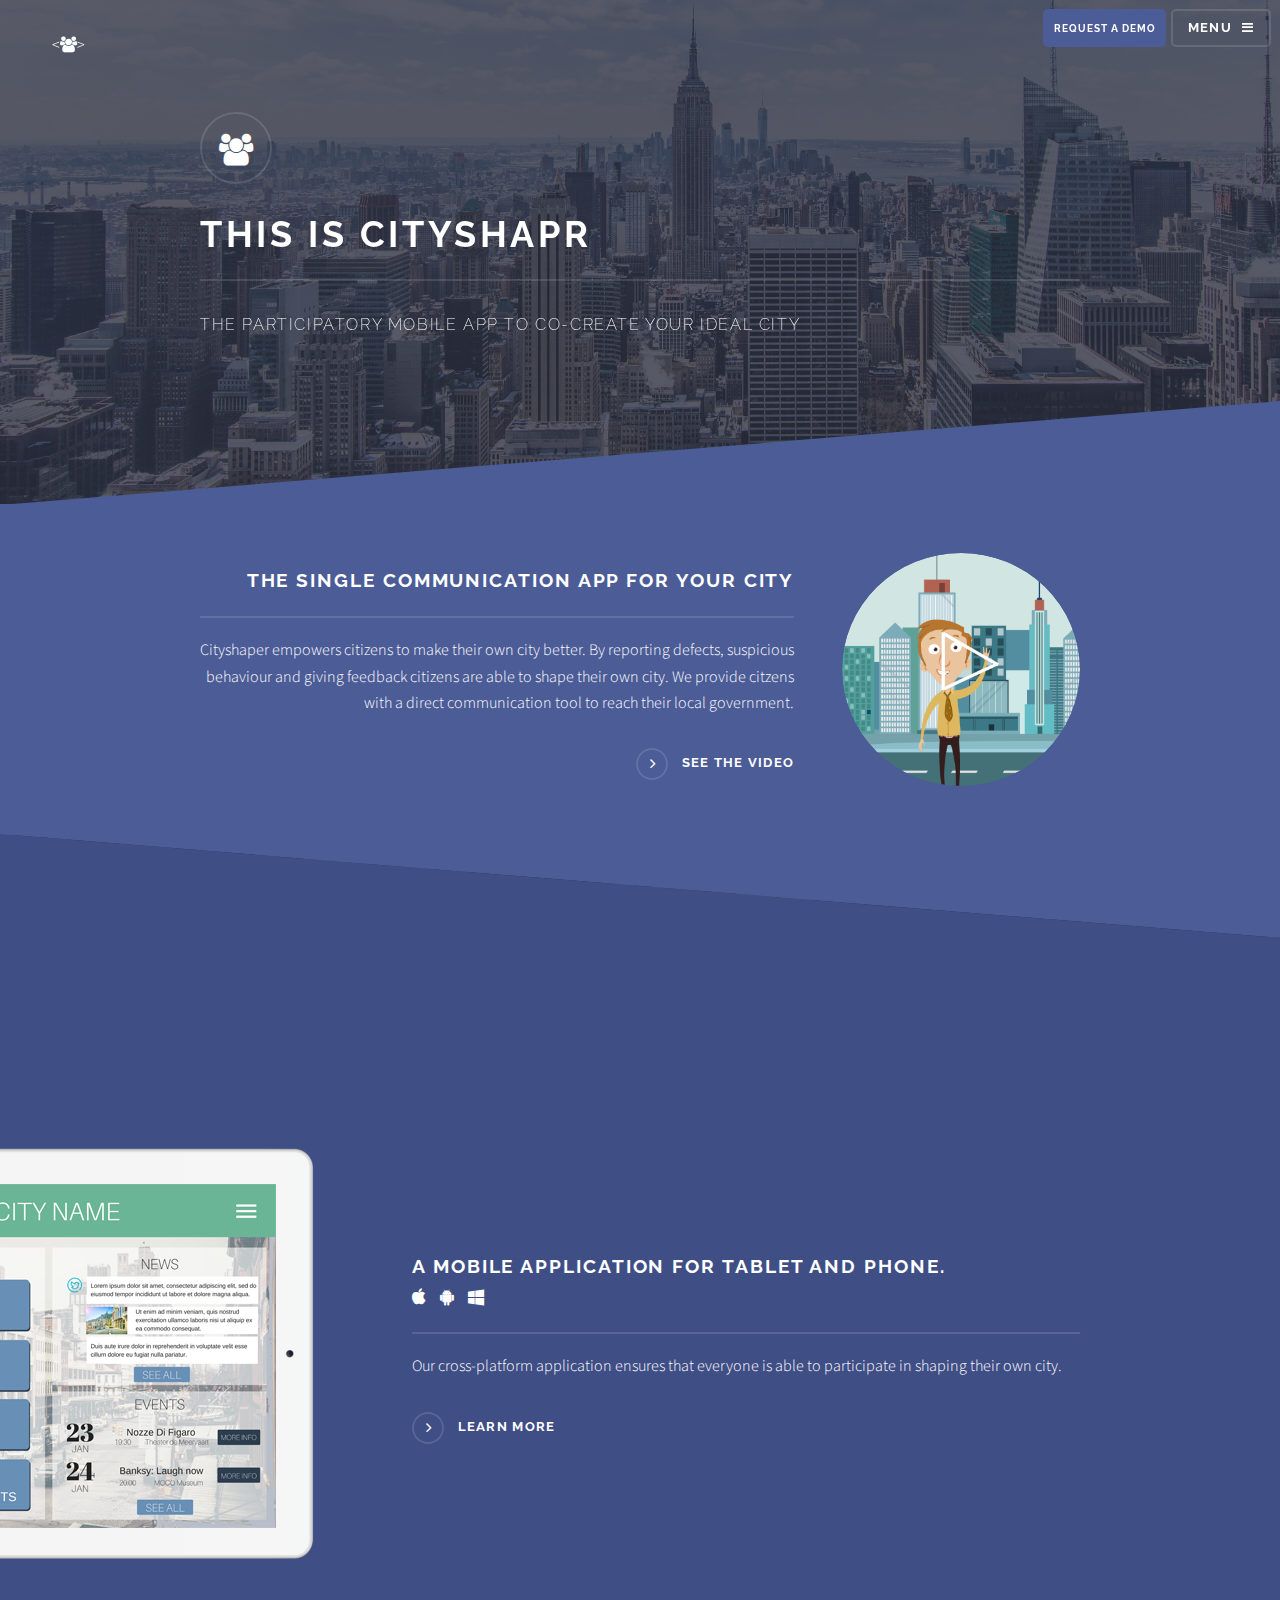
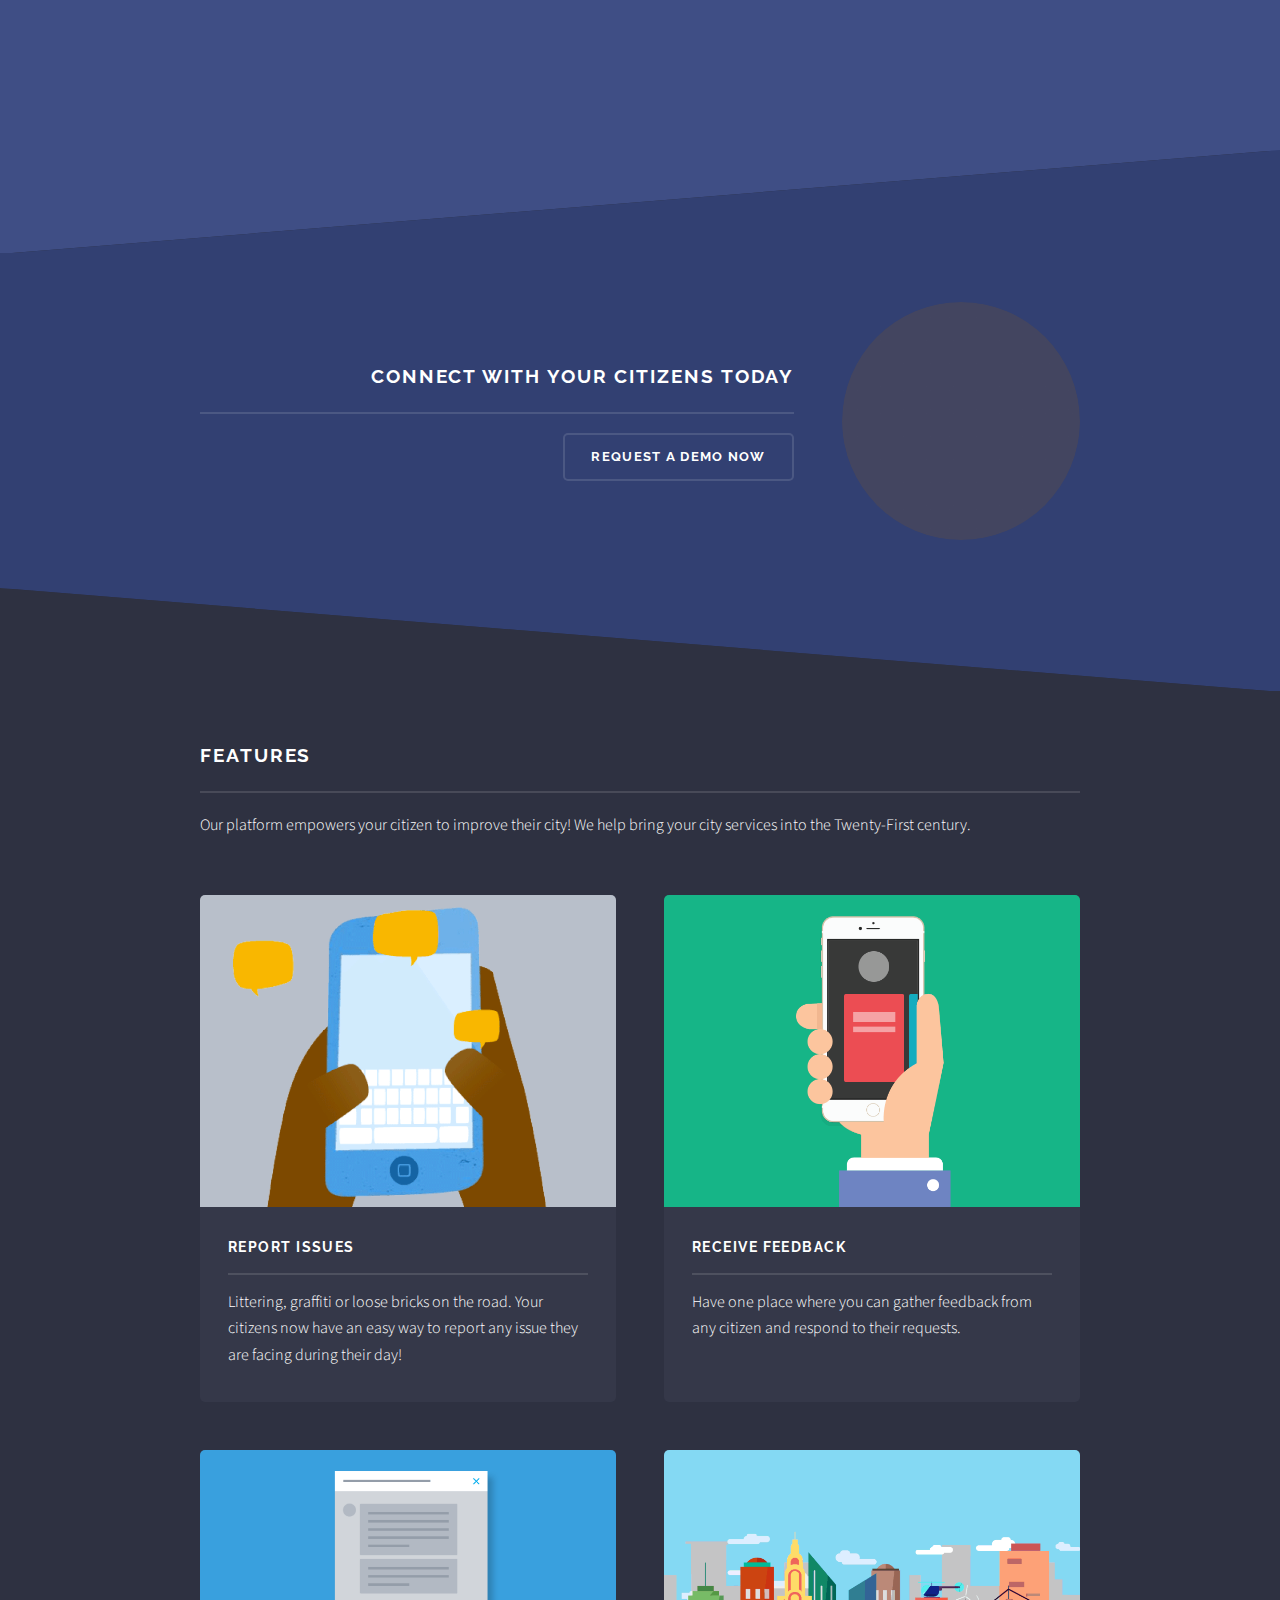
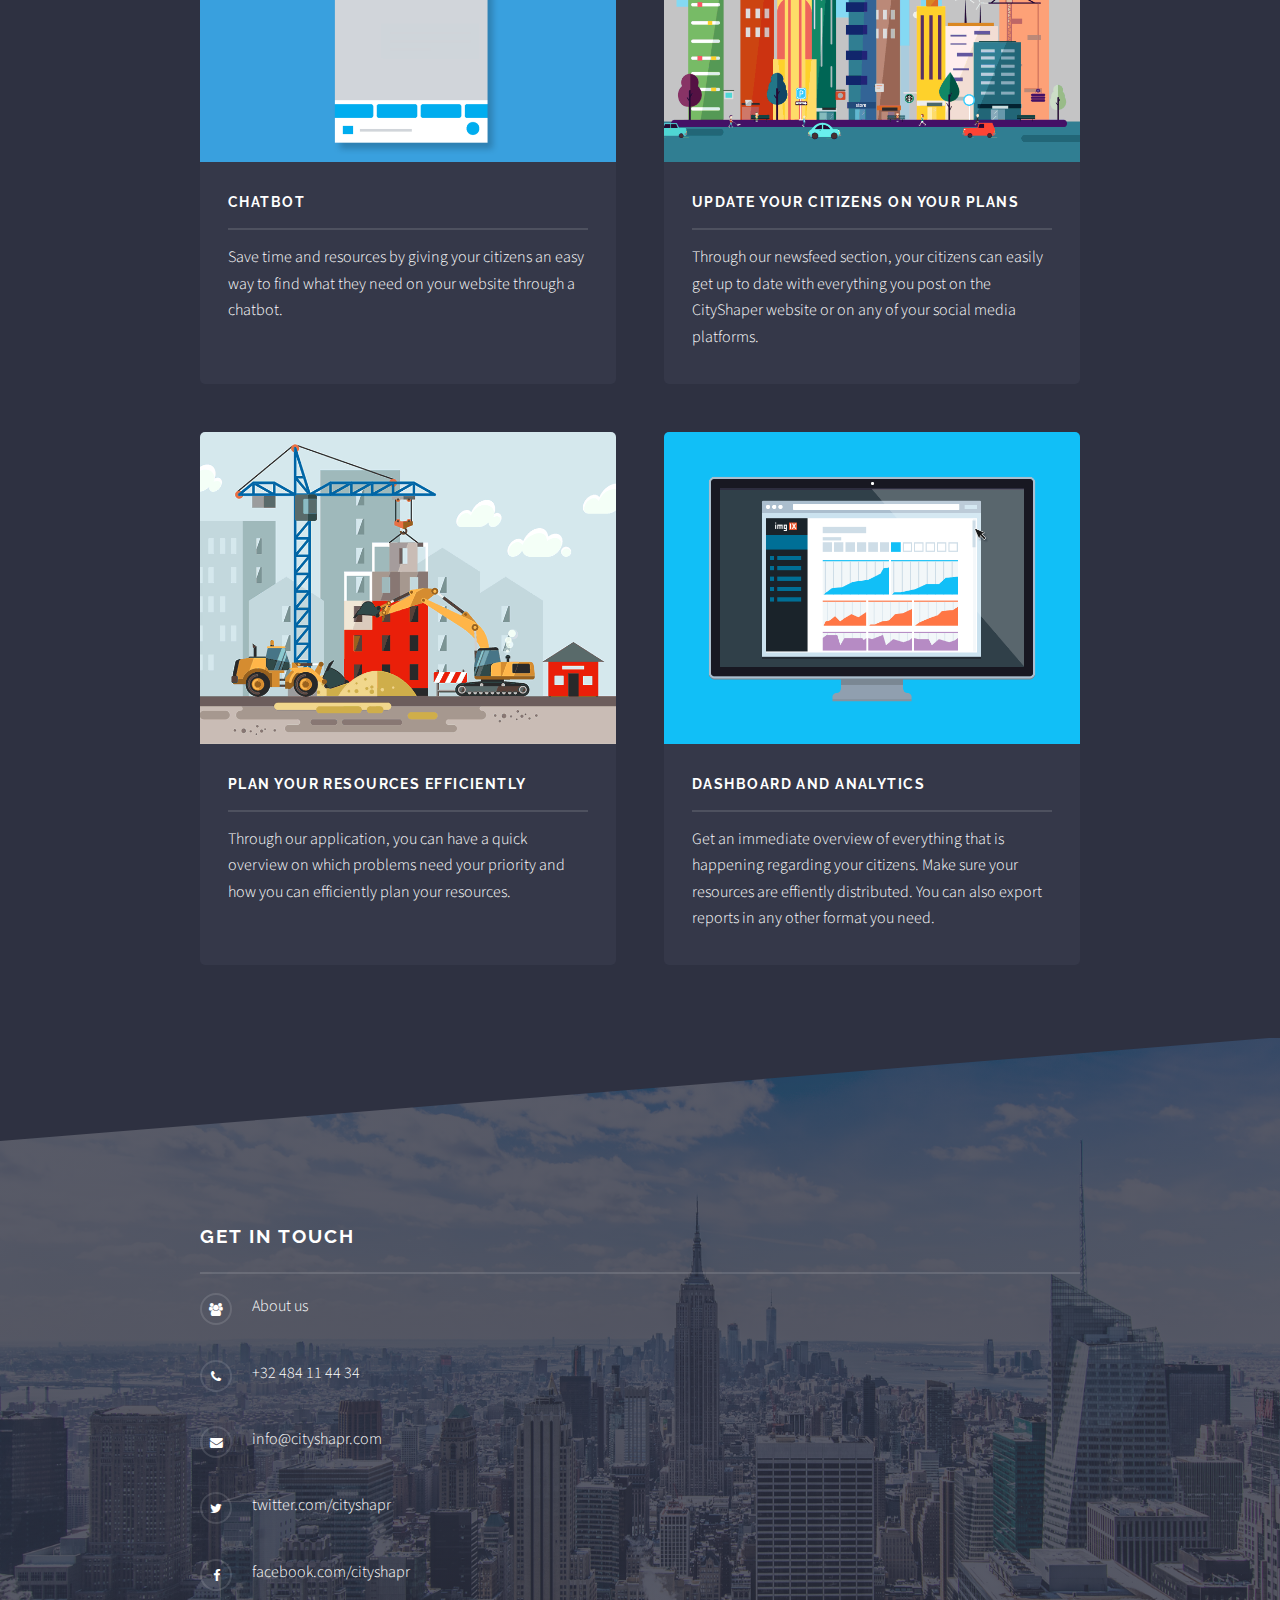
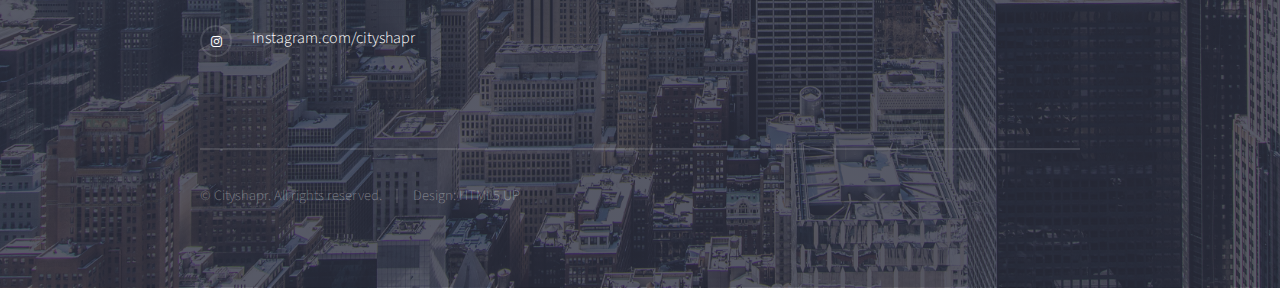
==== commit 01a51688: "jobs" ====
--- a/index.html
+++ b/index.html
@@ -44,6 +44,7 @@
 								<li><a href="index.html">Home</a></li>
 								<li><a href="index.html#features">Features</a></li>
 								<li><a href="requestdemo.html">Request a demo</a></li>
+								<li><a href="team/applynow.html">Jobs</a></li>
 								<li><a href="team/aboutus.html">About us</a></li>
 								<li><a href="contact.html">Contact us</a></li>
 							</ul>
@@ -119,7 +120,7 @@
 									<p>Our platform empowers your citizen to improve their city! We help bring your city services into the Twenty-First century.</p>
 									<section class="features">
 										<article>
-											<a href="#" class="image"><img  src="images/features/issues.gif" alt="" /></a>
+											<a href="#" class="image"><img c src="images/features/issues.gif" alt="" /></a>
 											<h3 class="major">Report issues</h3>
 											<p>Littering, graffiti or loose bricks on the road. Your citizens now have an easy way to report any issue they are facing during their day!</p>
 										</article>
--- a/assets/css/main.css
+++ b/assets/css/main.css
@@ -4035,6 +4035,30 @@
 
 	.image-tablet{
 		margin-left:-60%;
+		width:100%;
+		-webkit-transition: all 1s ease-in;
+		-moz-transition: all 1s ease-in;
+		-o-transition: all 1s ease-in;
+		transition: all 1s ease-in;
+	}
+
+	.image-tablet img{
+		-webkit-transition: all 1s ease-in;
+		-moz-transition: all 1s ease-in;
+		-o-transition: all 1s ease-in;
+		transition: all 1s ease-in;
+	}
+
+	.image-tablet img:hover{
+		-webkit-transform: translate(3em,0);
+		-moz-transform: translate(3em,0);
+		-o-transform: translate(3em,0);
+		-ms-transform: translate(3em,0);
+		transform: translate(3em,0);
+		-webkit-transition: all 1s ease-in;
+		-moz-transition: all 1s ease-in;
+		-o-transition: all 1s ease-in;
+		transition: all 1s ease-in;
 	}
 
 
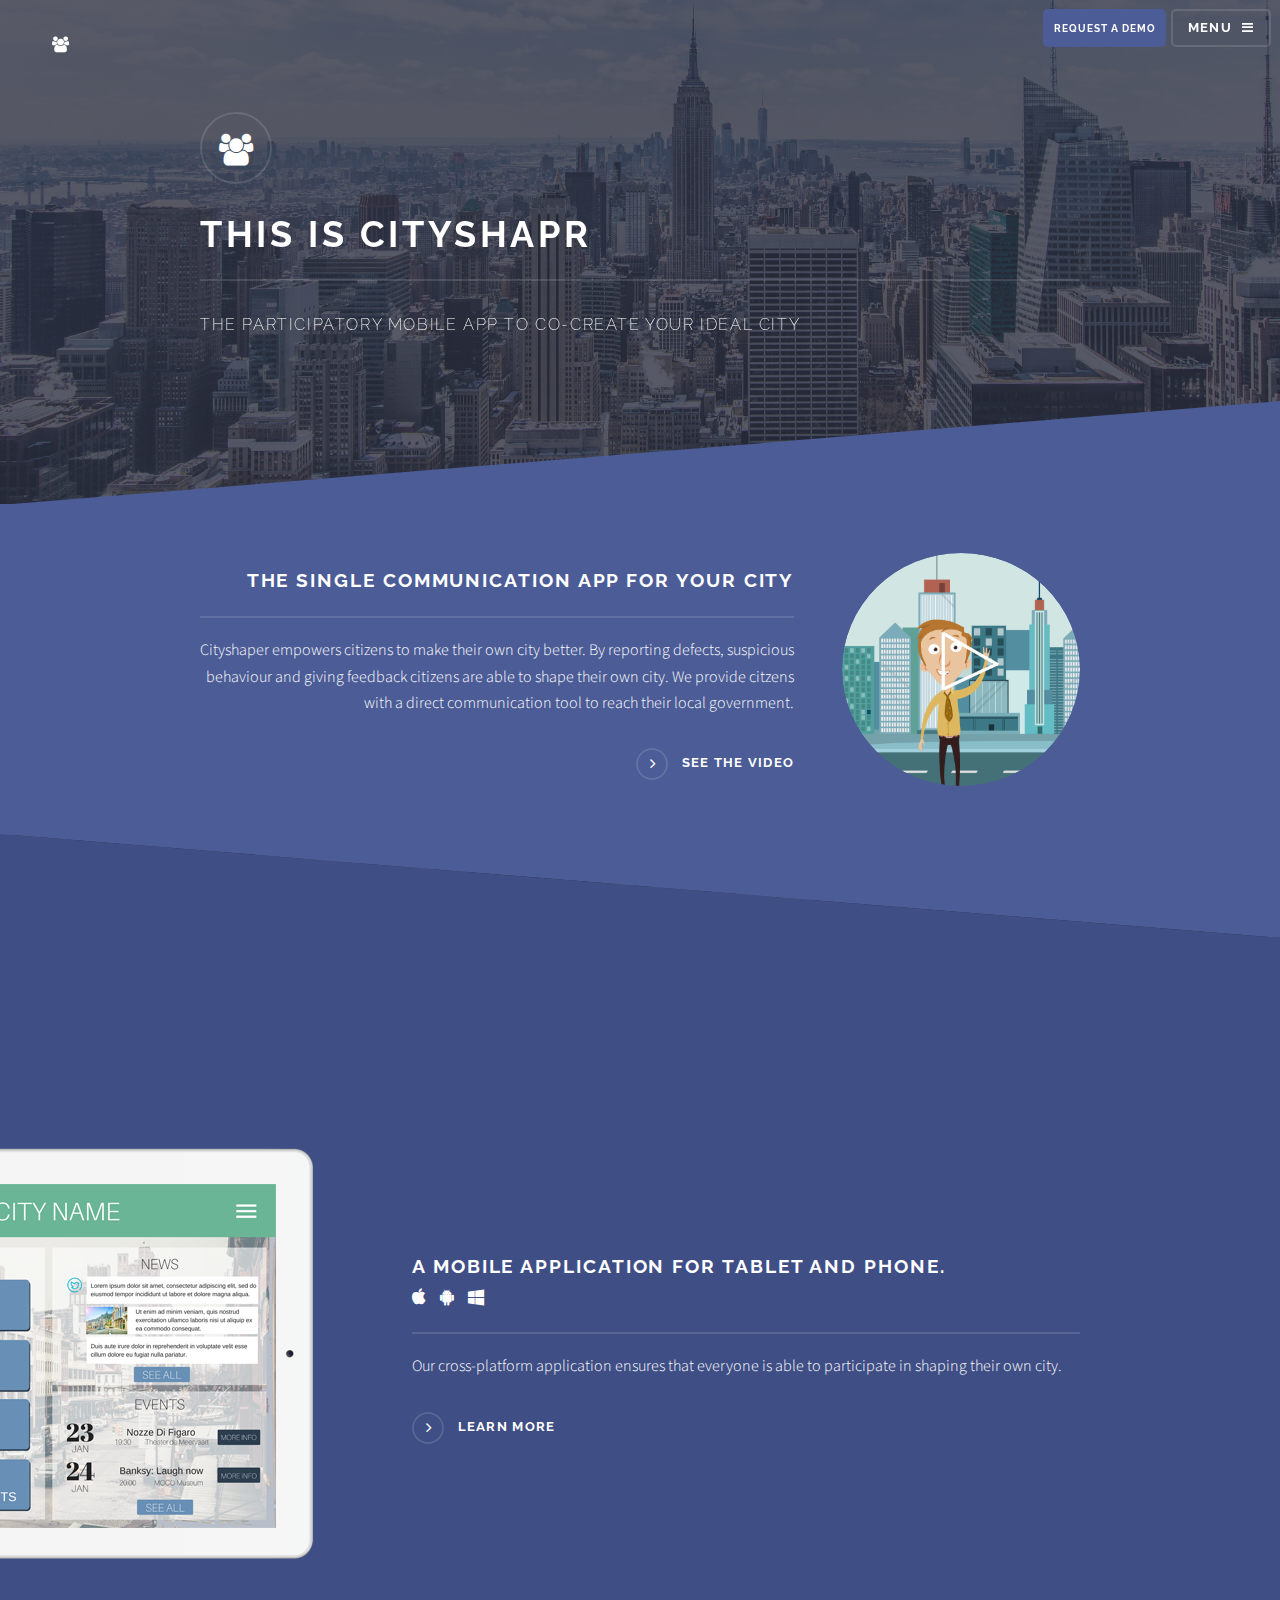
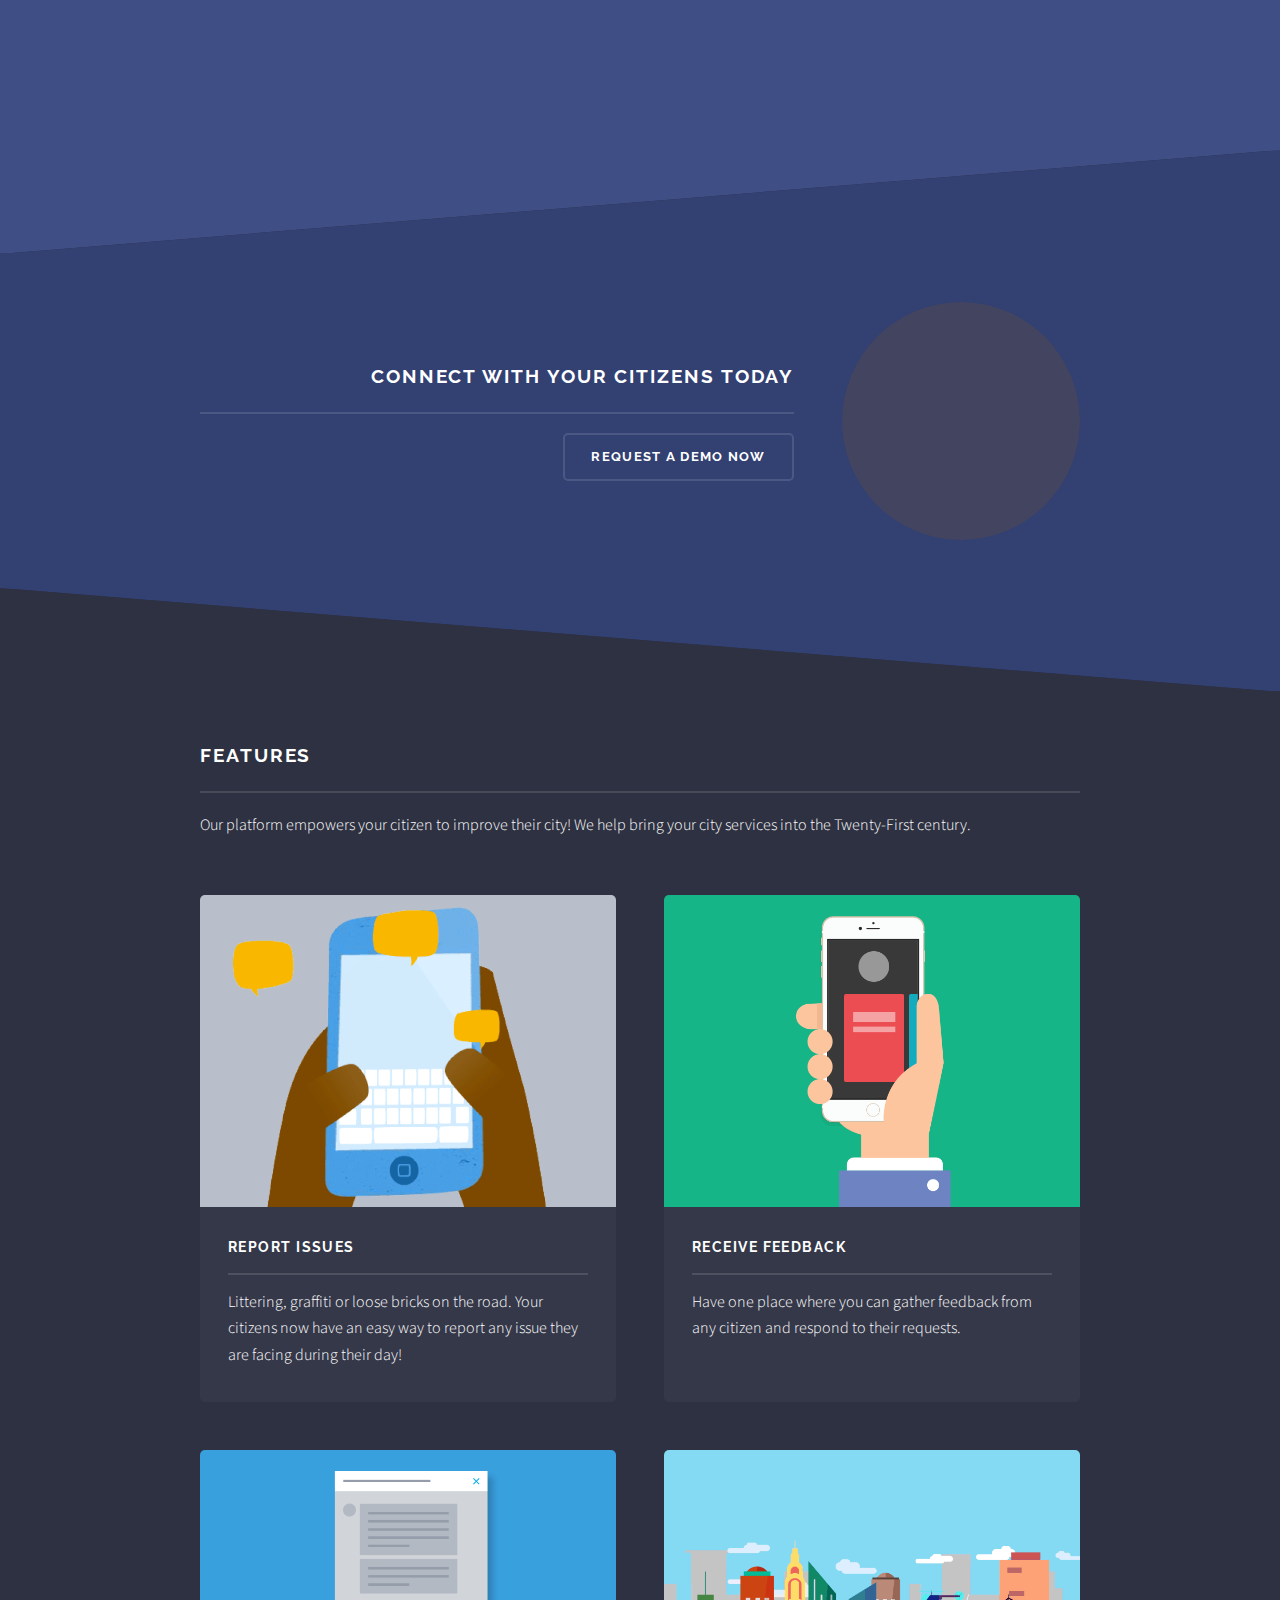
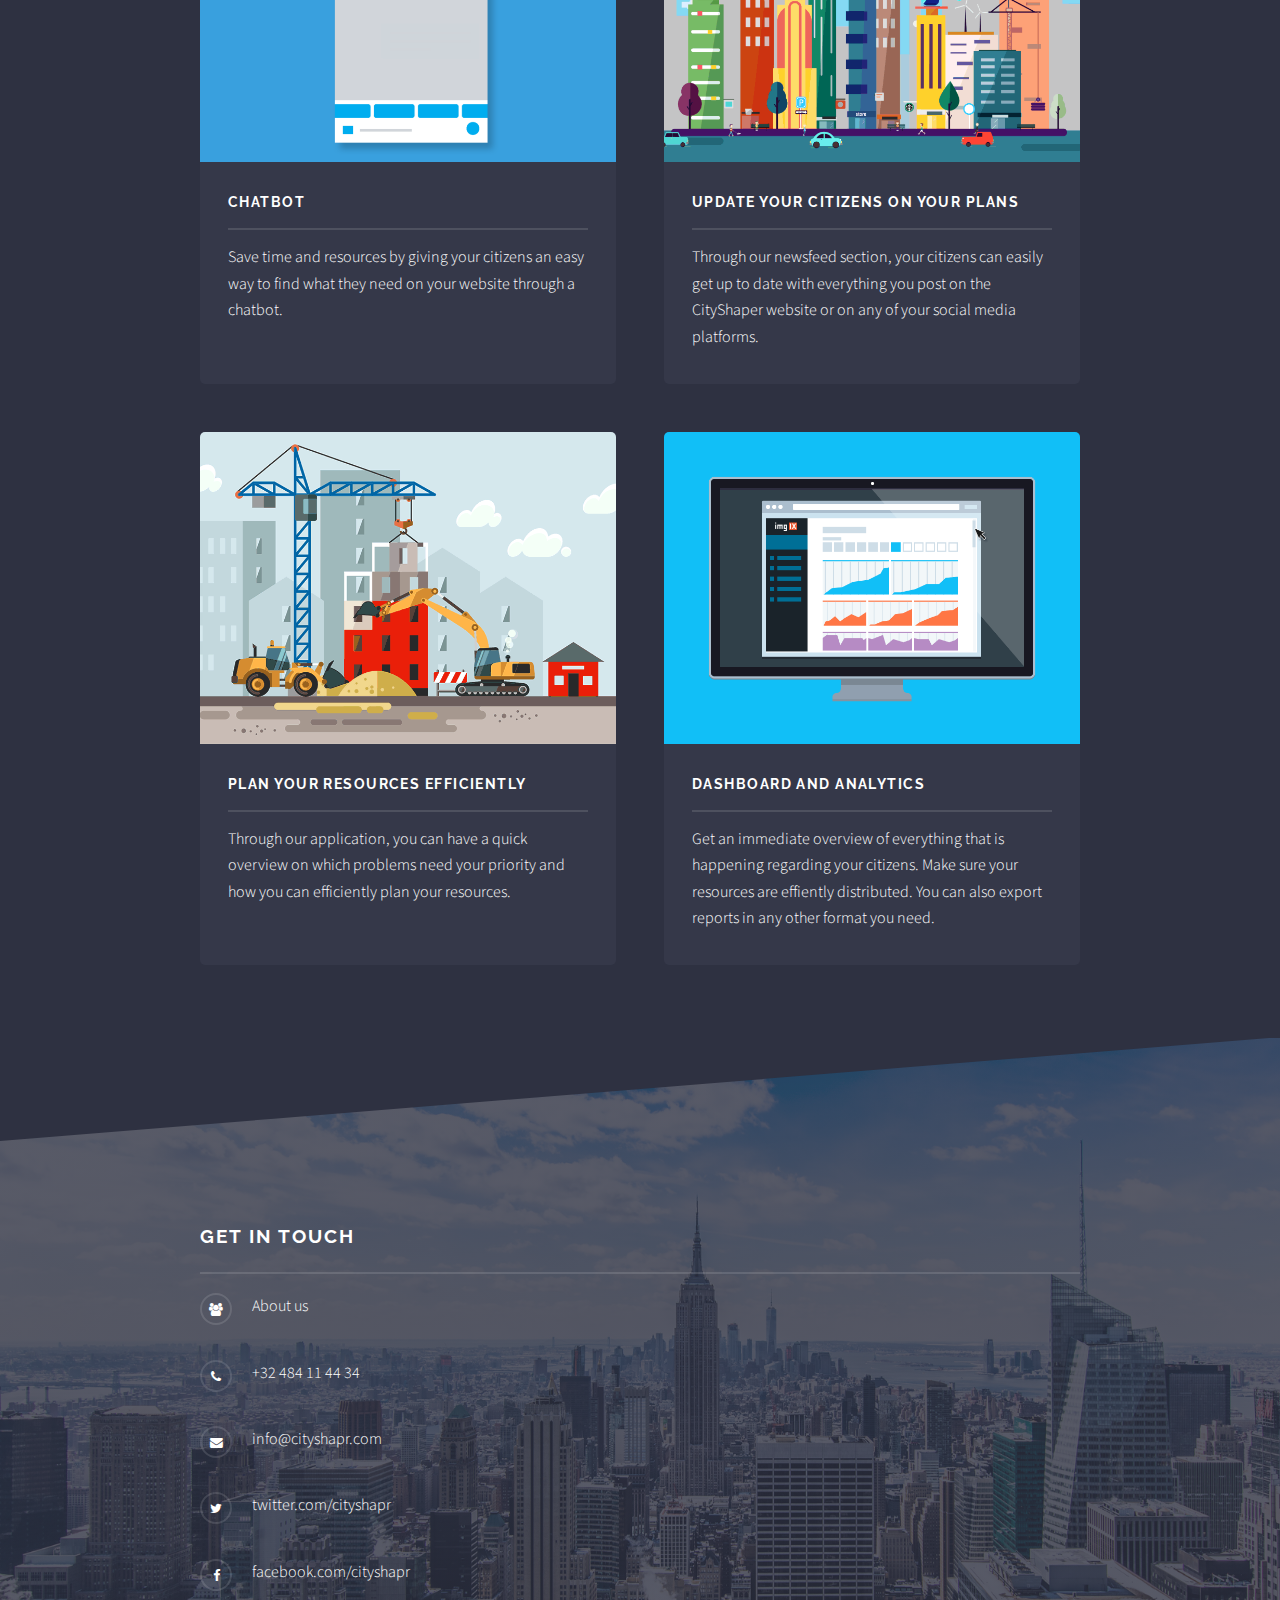
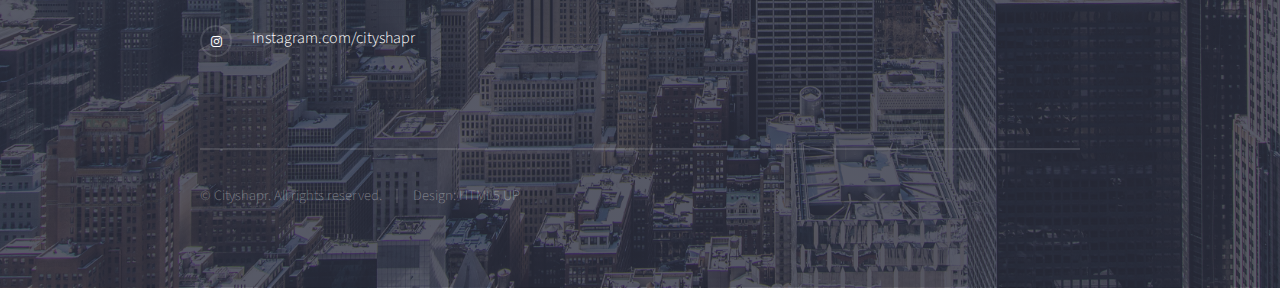
==== commit ae21fb0d: "whoopsie" ====
--- a/index.html
+++ b/index.html
@@ -26,7 +26,7 @@
 				<!-- Header -->
 				<header id="header" class="alt">
 					<div id="logo-header" class="alt">
-						<a href="index.html"><<span class="icon fa-users"></span>></a>
+						<a href="index.html"><span class="icon fa-users"></span></a>
 					</div>
 		
 					<h1><a href="index.html">Cityshapr</a></h1>
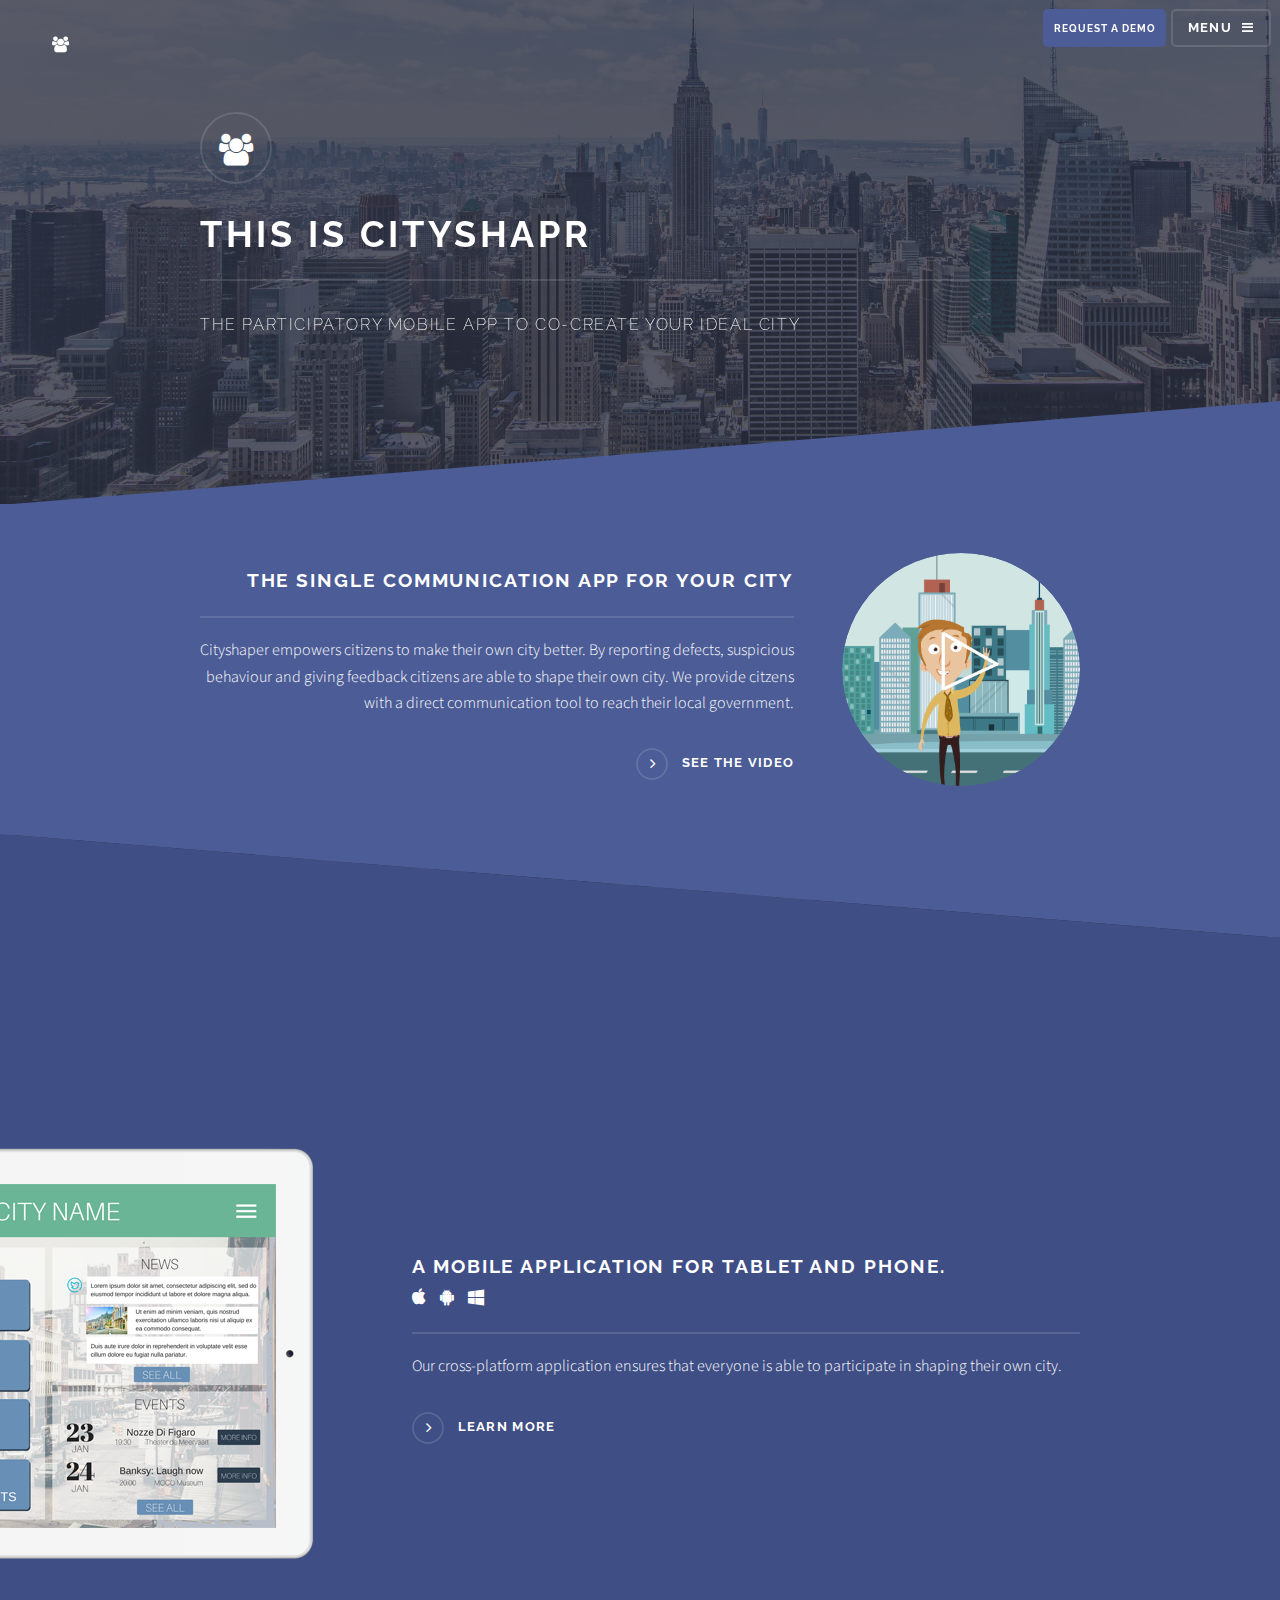
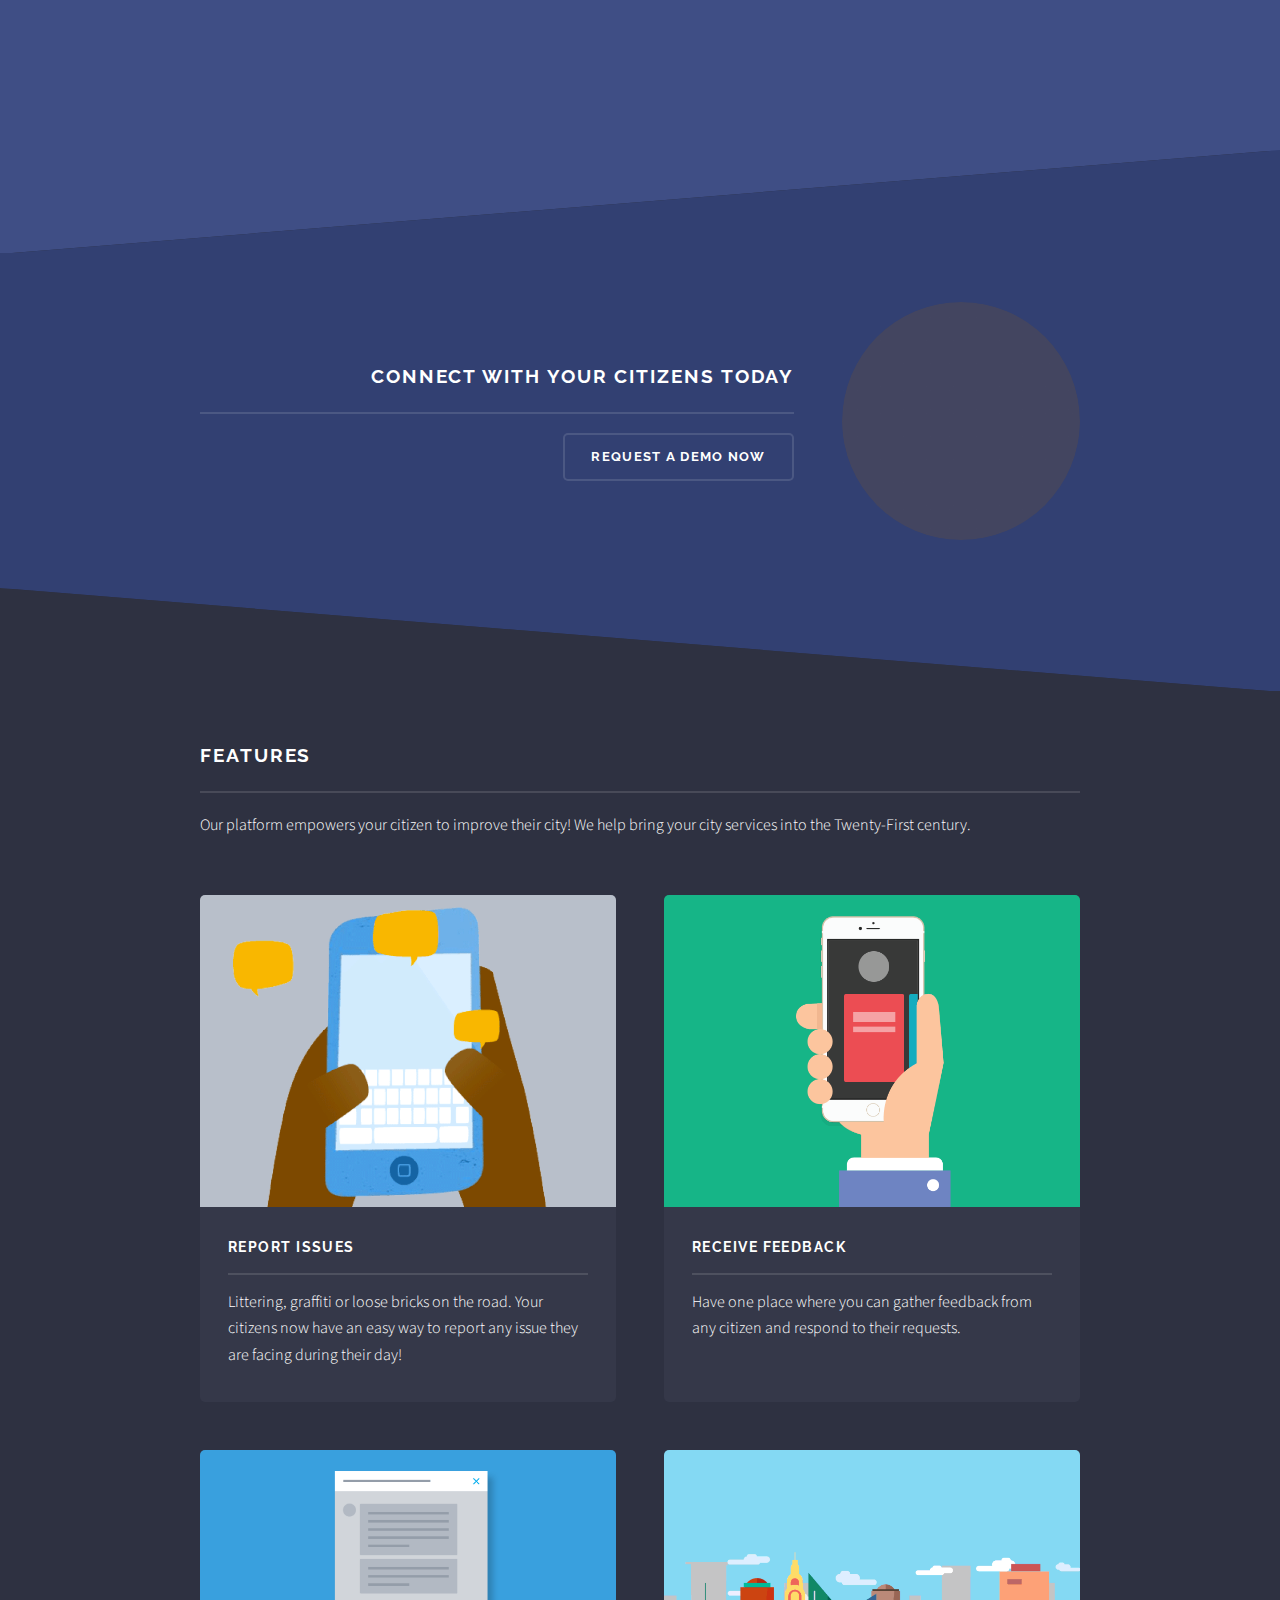
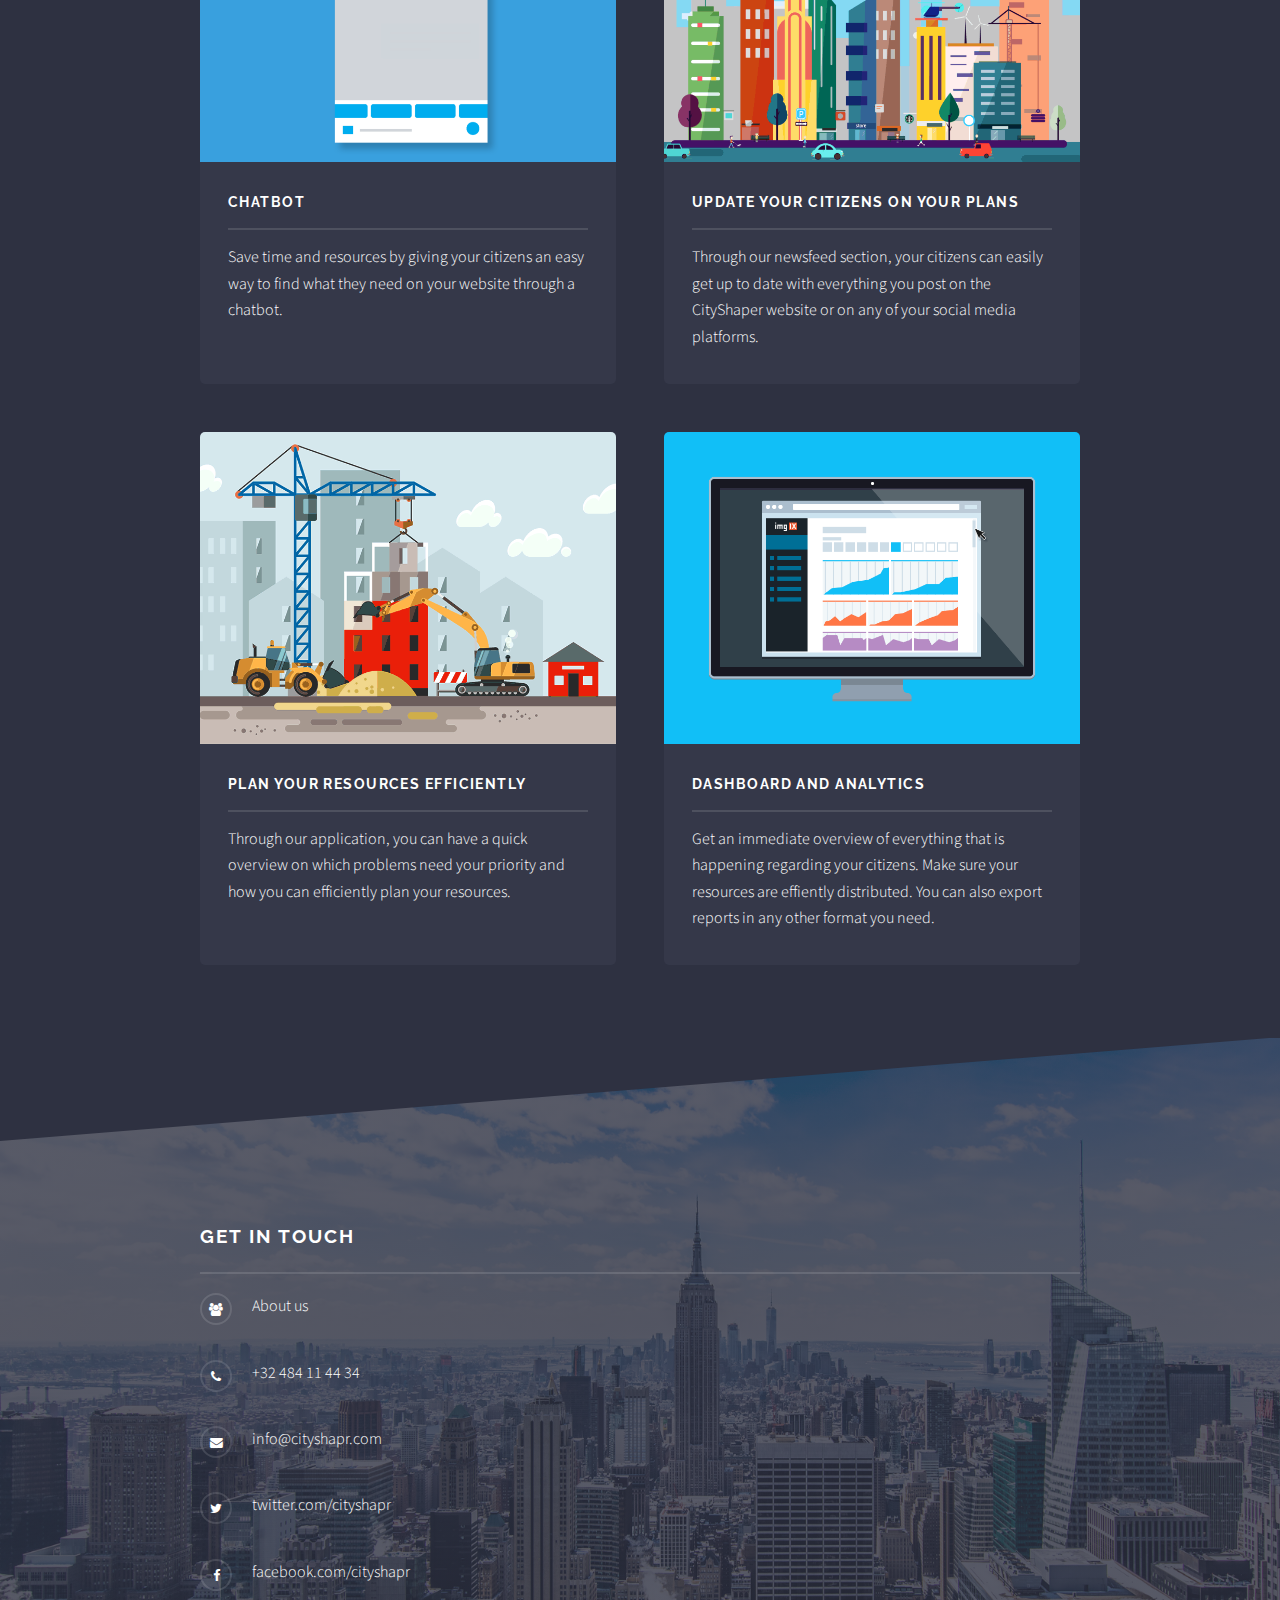
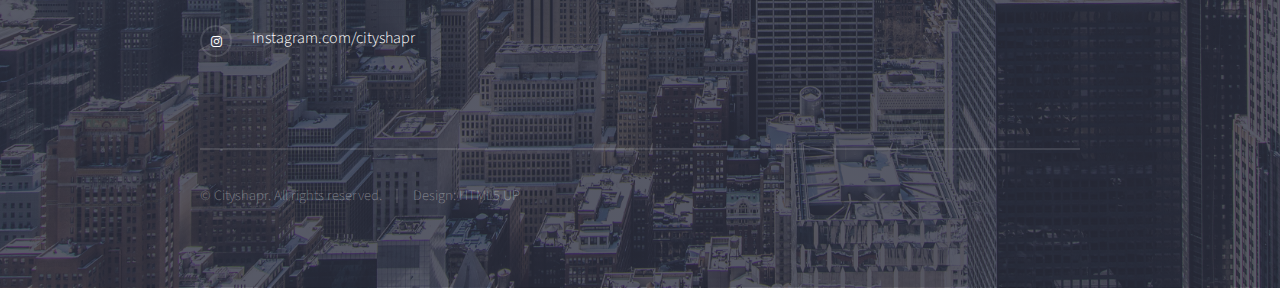
==== commit 0425ef74: "nieuwe youtube link" ====
--- a/index.html
+++ b/index.html
@@ -82,7 +82,7 @@
 								<div class="inner">
 									<h2>Video</h2>
 									<iframe width="90%" max-width="640px" height="315"
-										src="https://www.youtube.com/embed/g6onAW9nwck">
+										src="https://www.youtube.com/watch?v=KoJpCtBWutw">
 									</iframe>
 									<a href="#" class="close">Close</a>
 								</div>
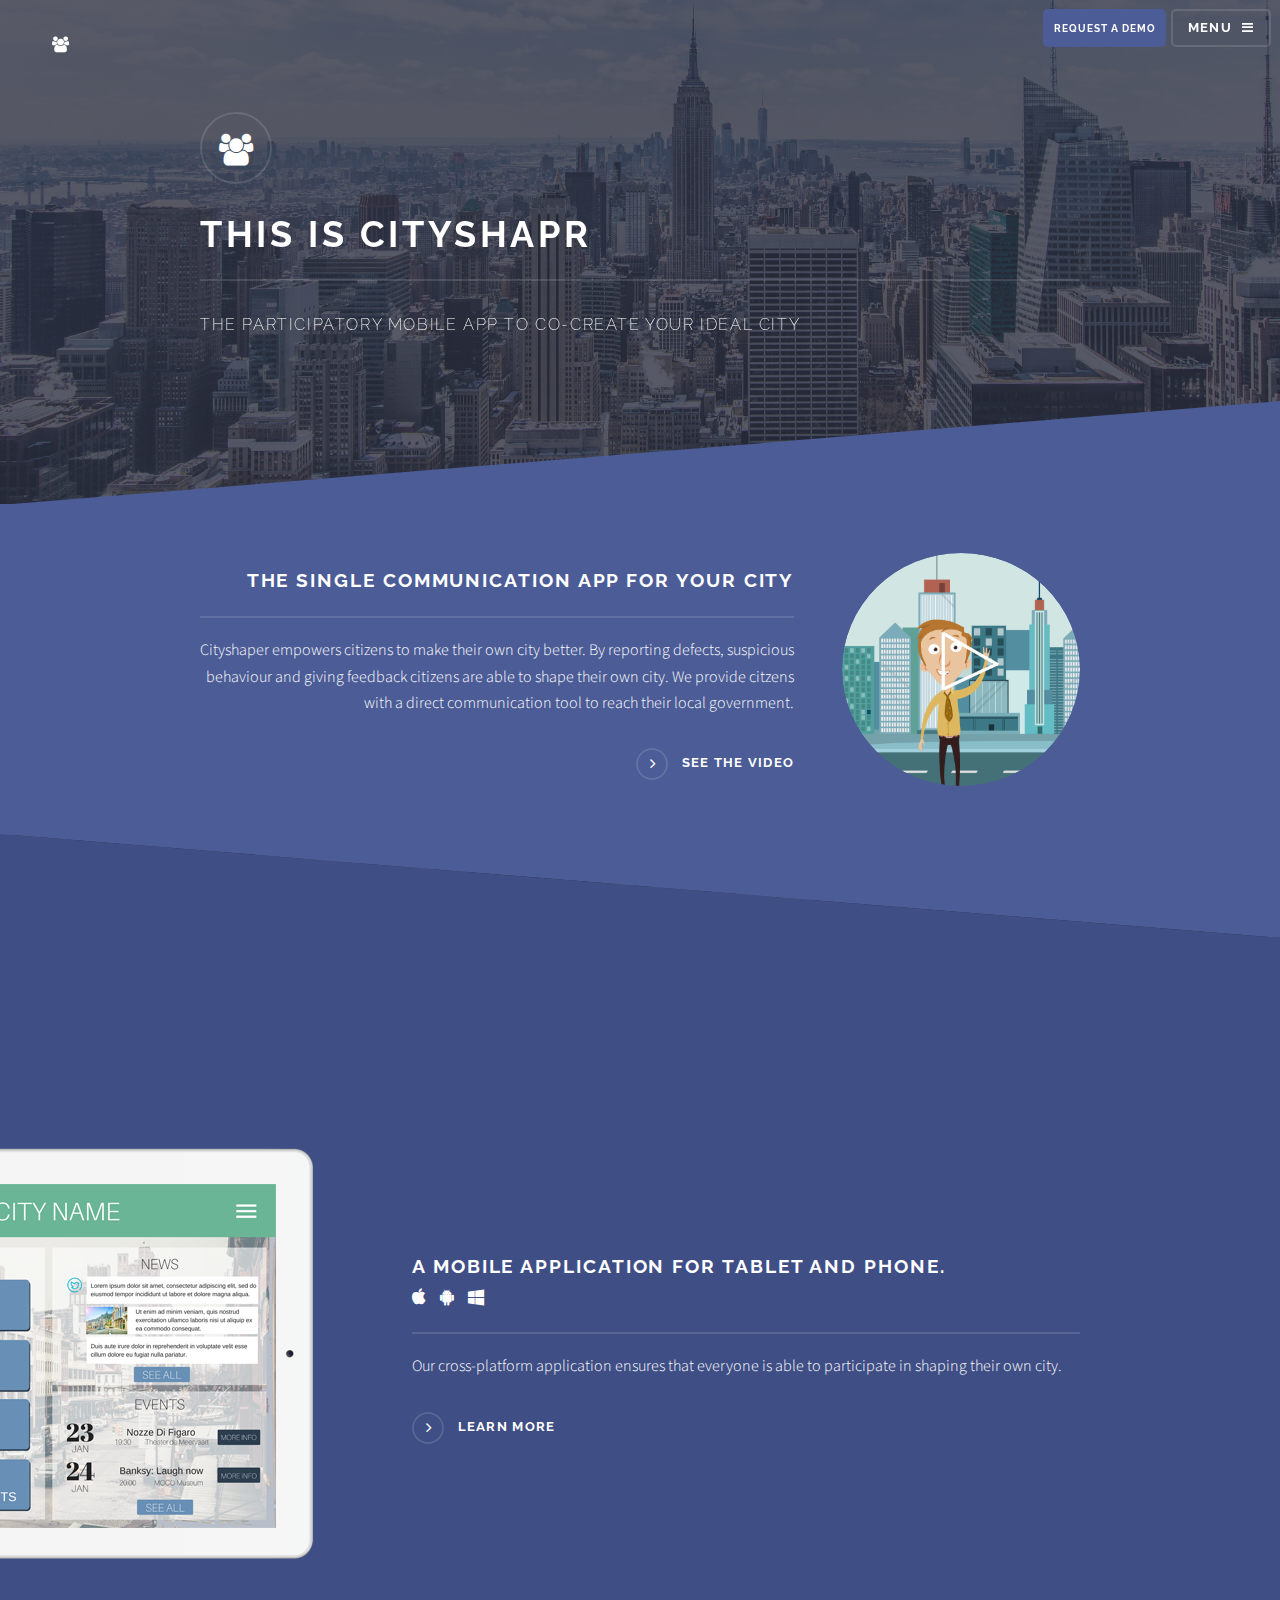
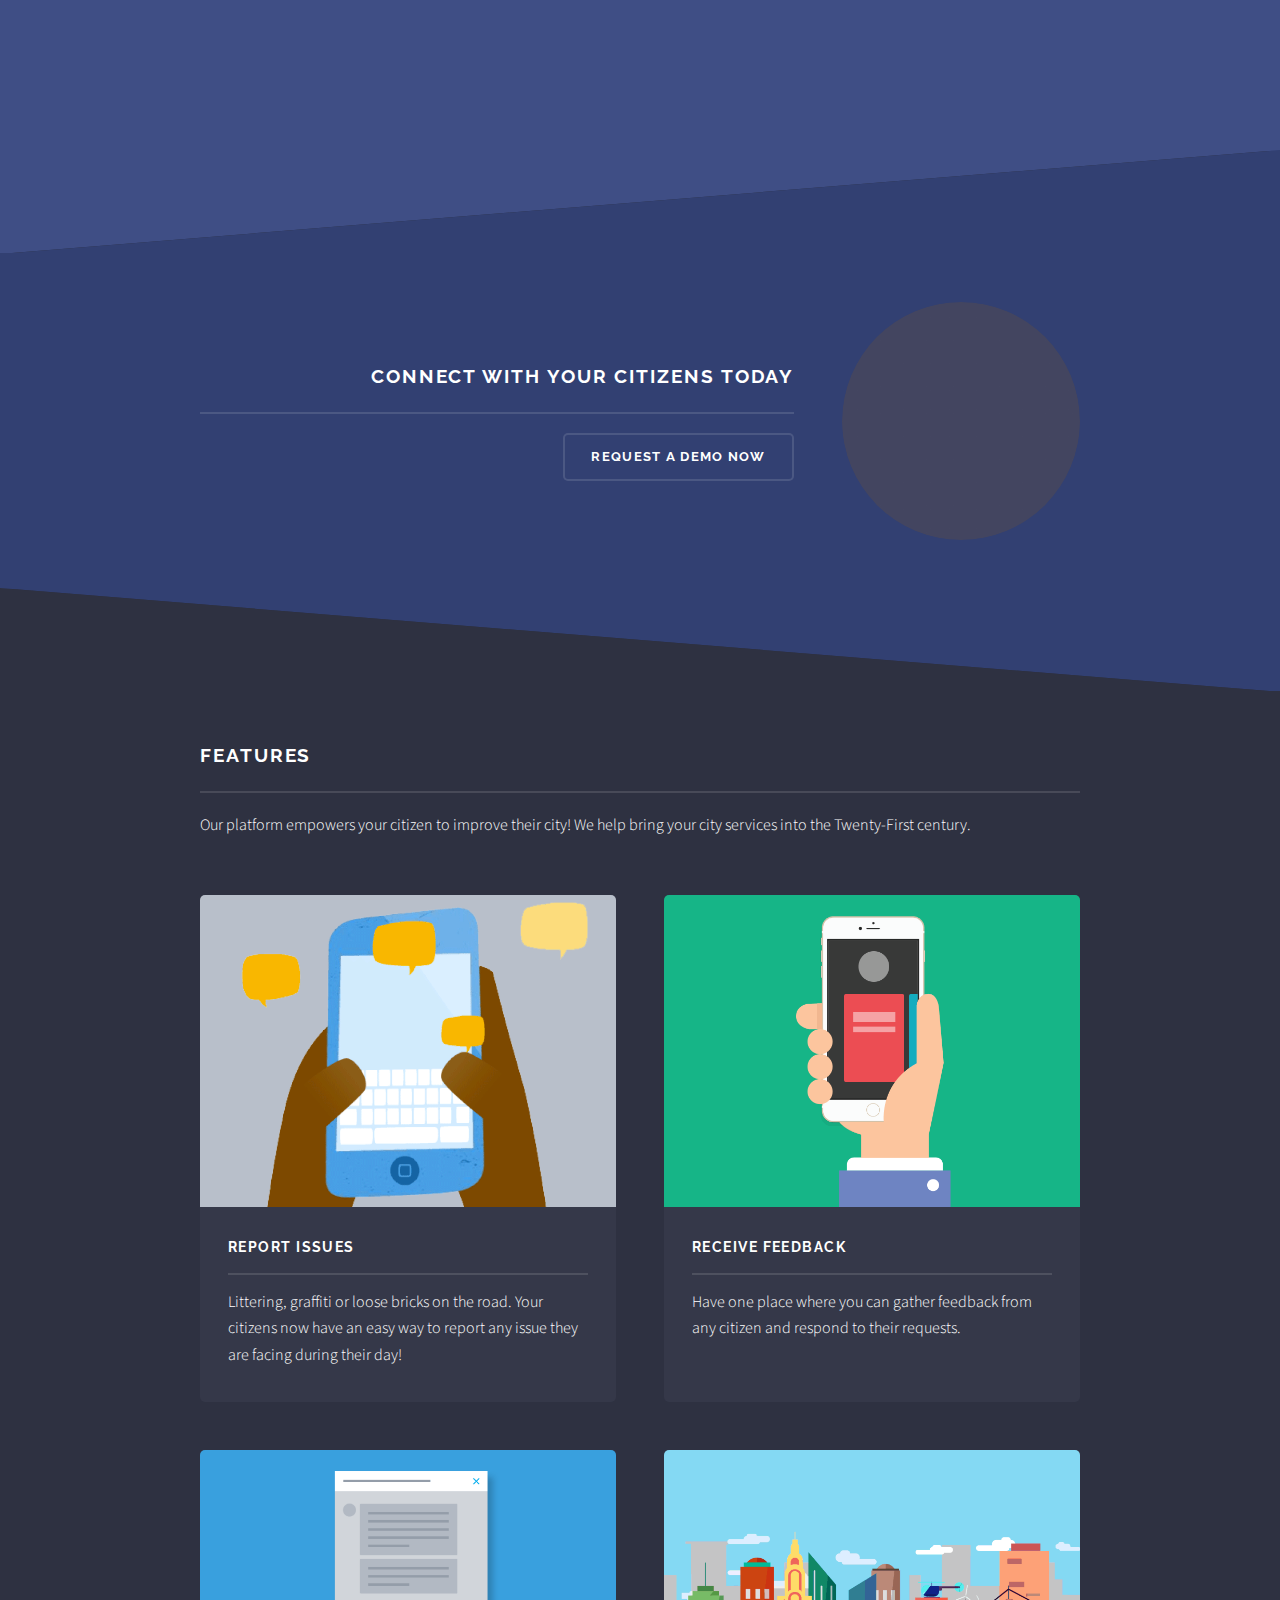
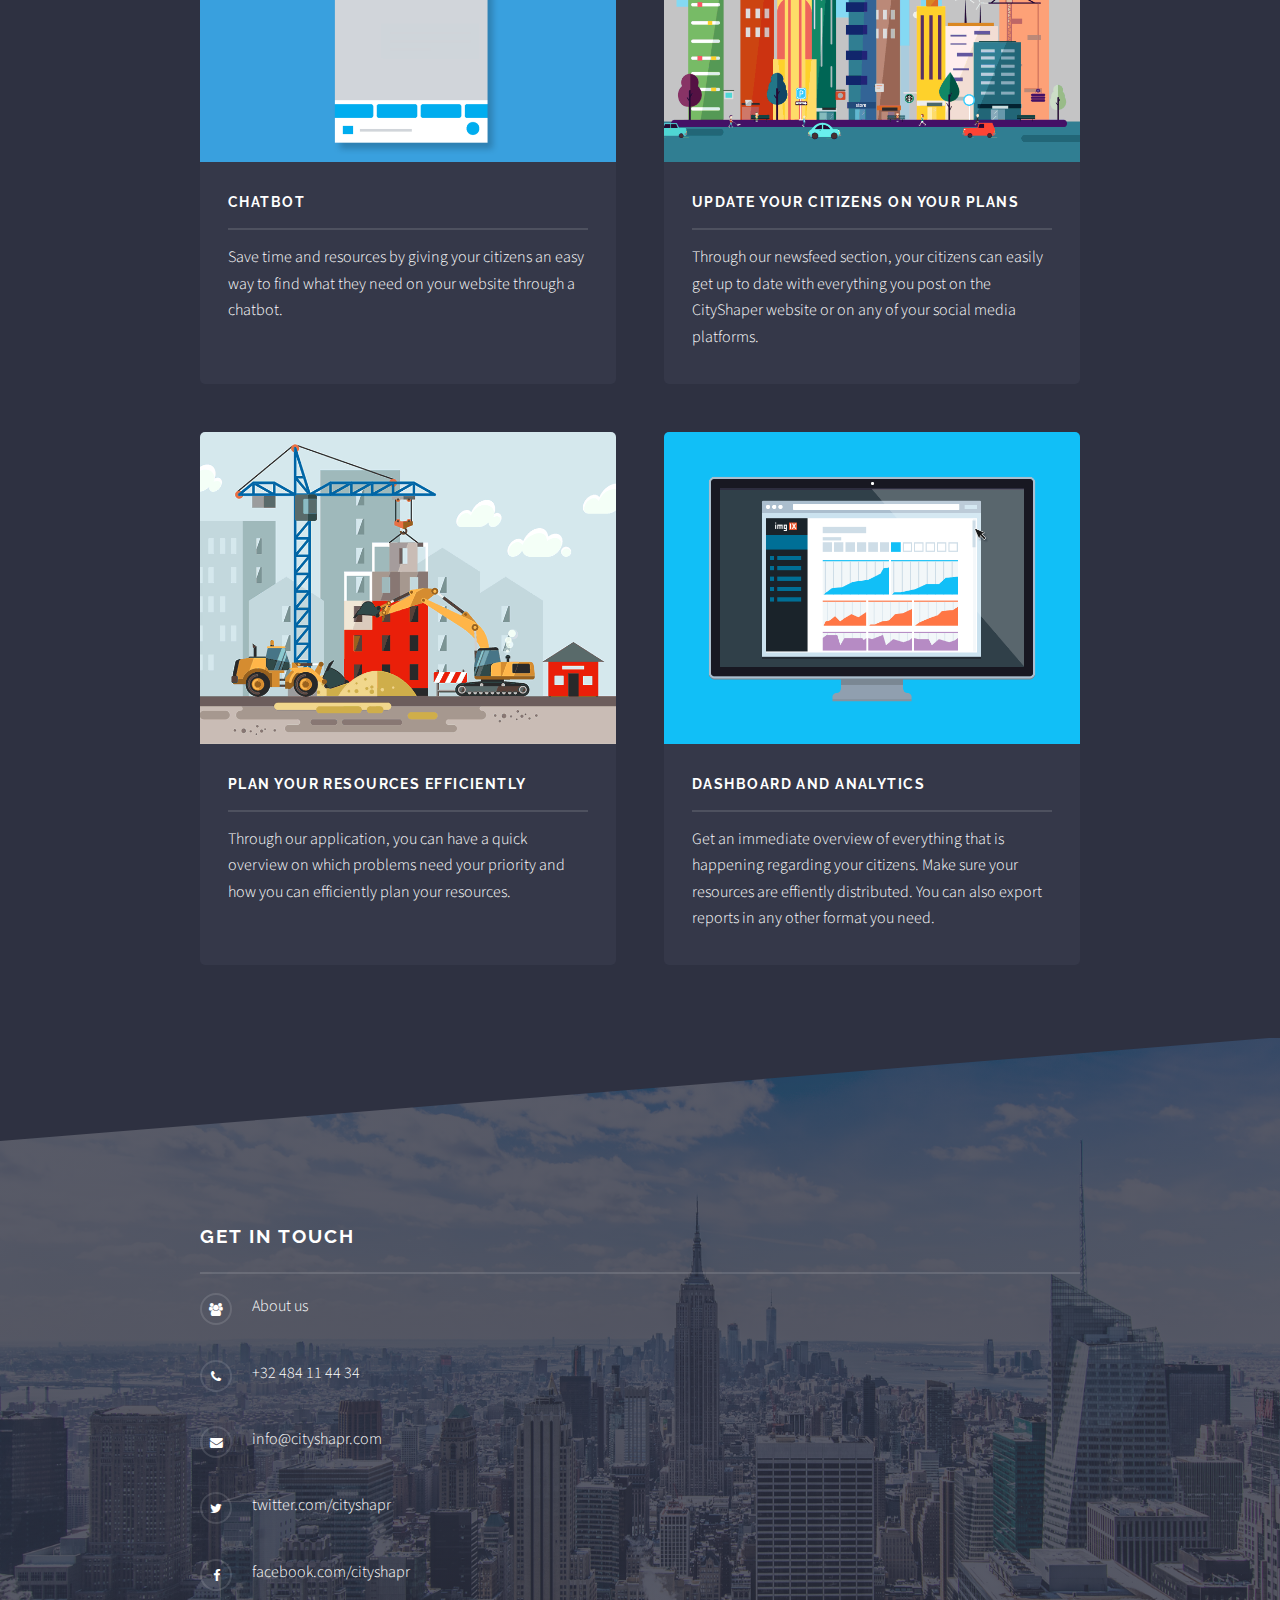
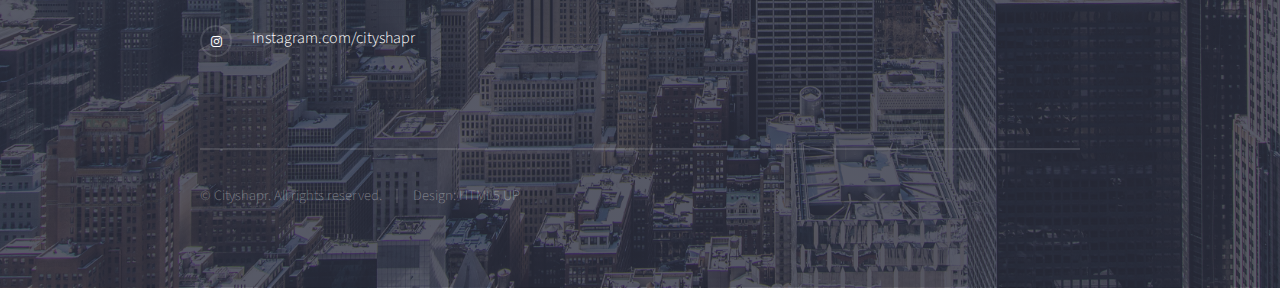
==== commit fcf48c35: "foutje" ====
--- a/index.html
+++ b/index.html
@@ -82,7 +82,7 @@
 								<div class="inner">
 									<h2>Video</h2>
 									<iframe width="90%" max-width="640px" height="315"
-										src="https://www.youtube.com/watch?v=KoJpCtBWutw">
+										src="https://www.youtube.com/embed/KoJpCtBWutw">
 									</iframe>
 									<a href="#" class="close">Close</a>
 								</div>
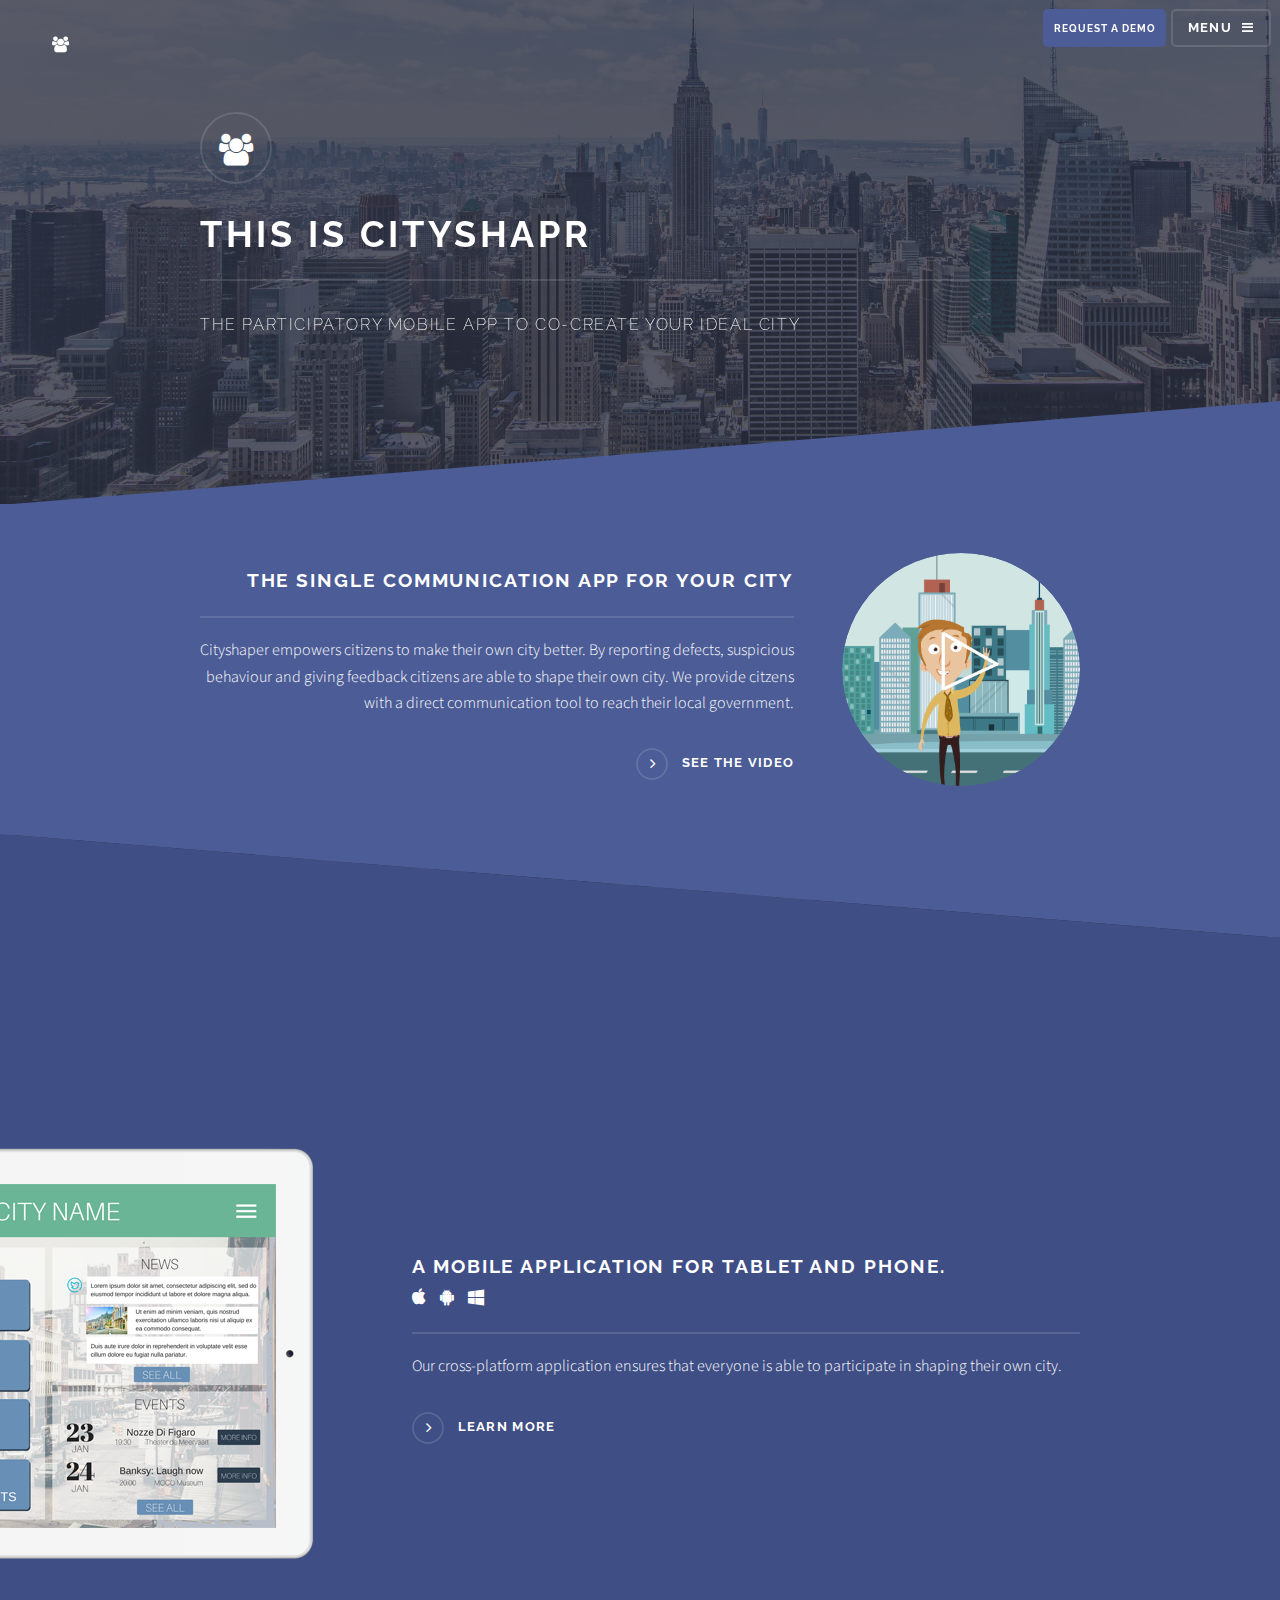
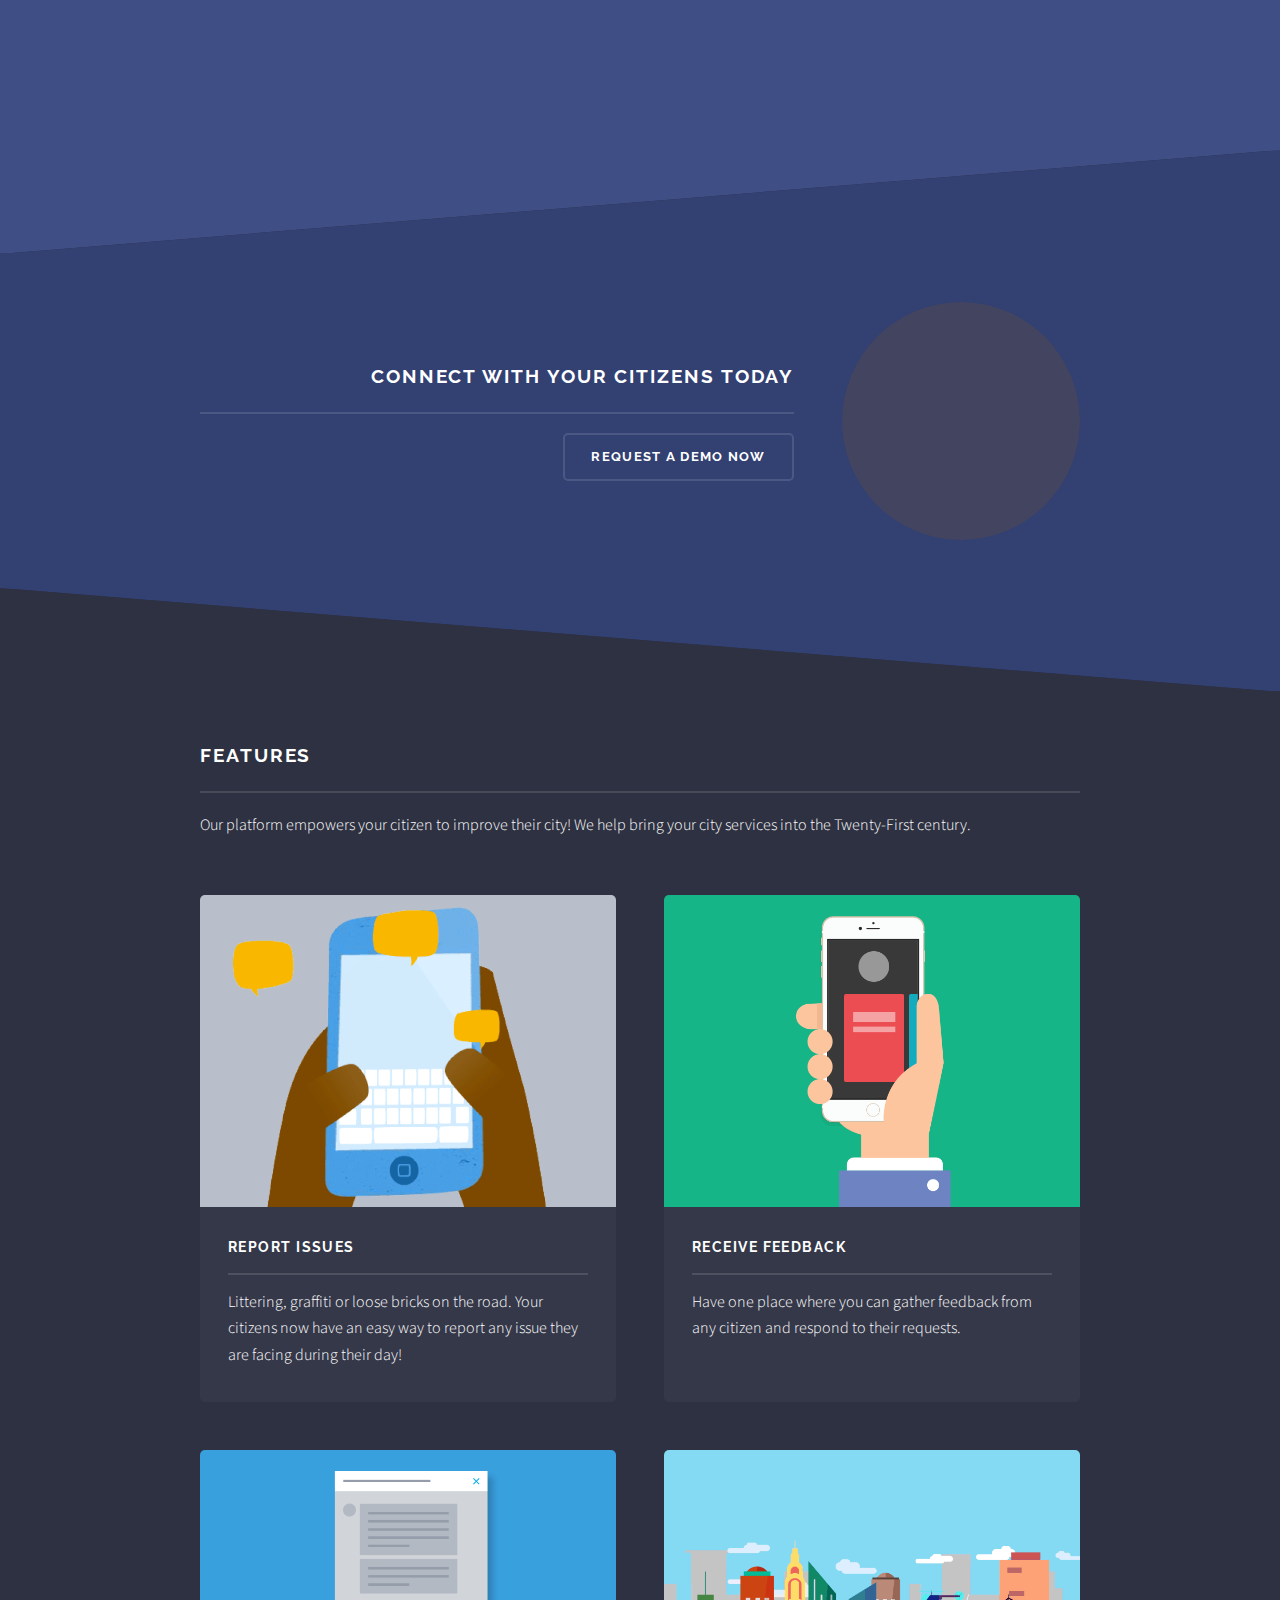
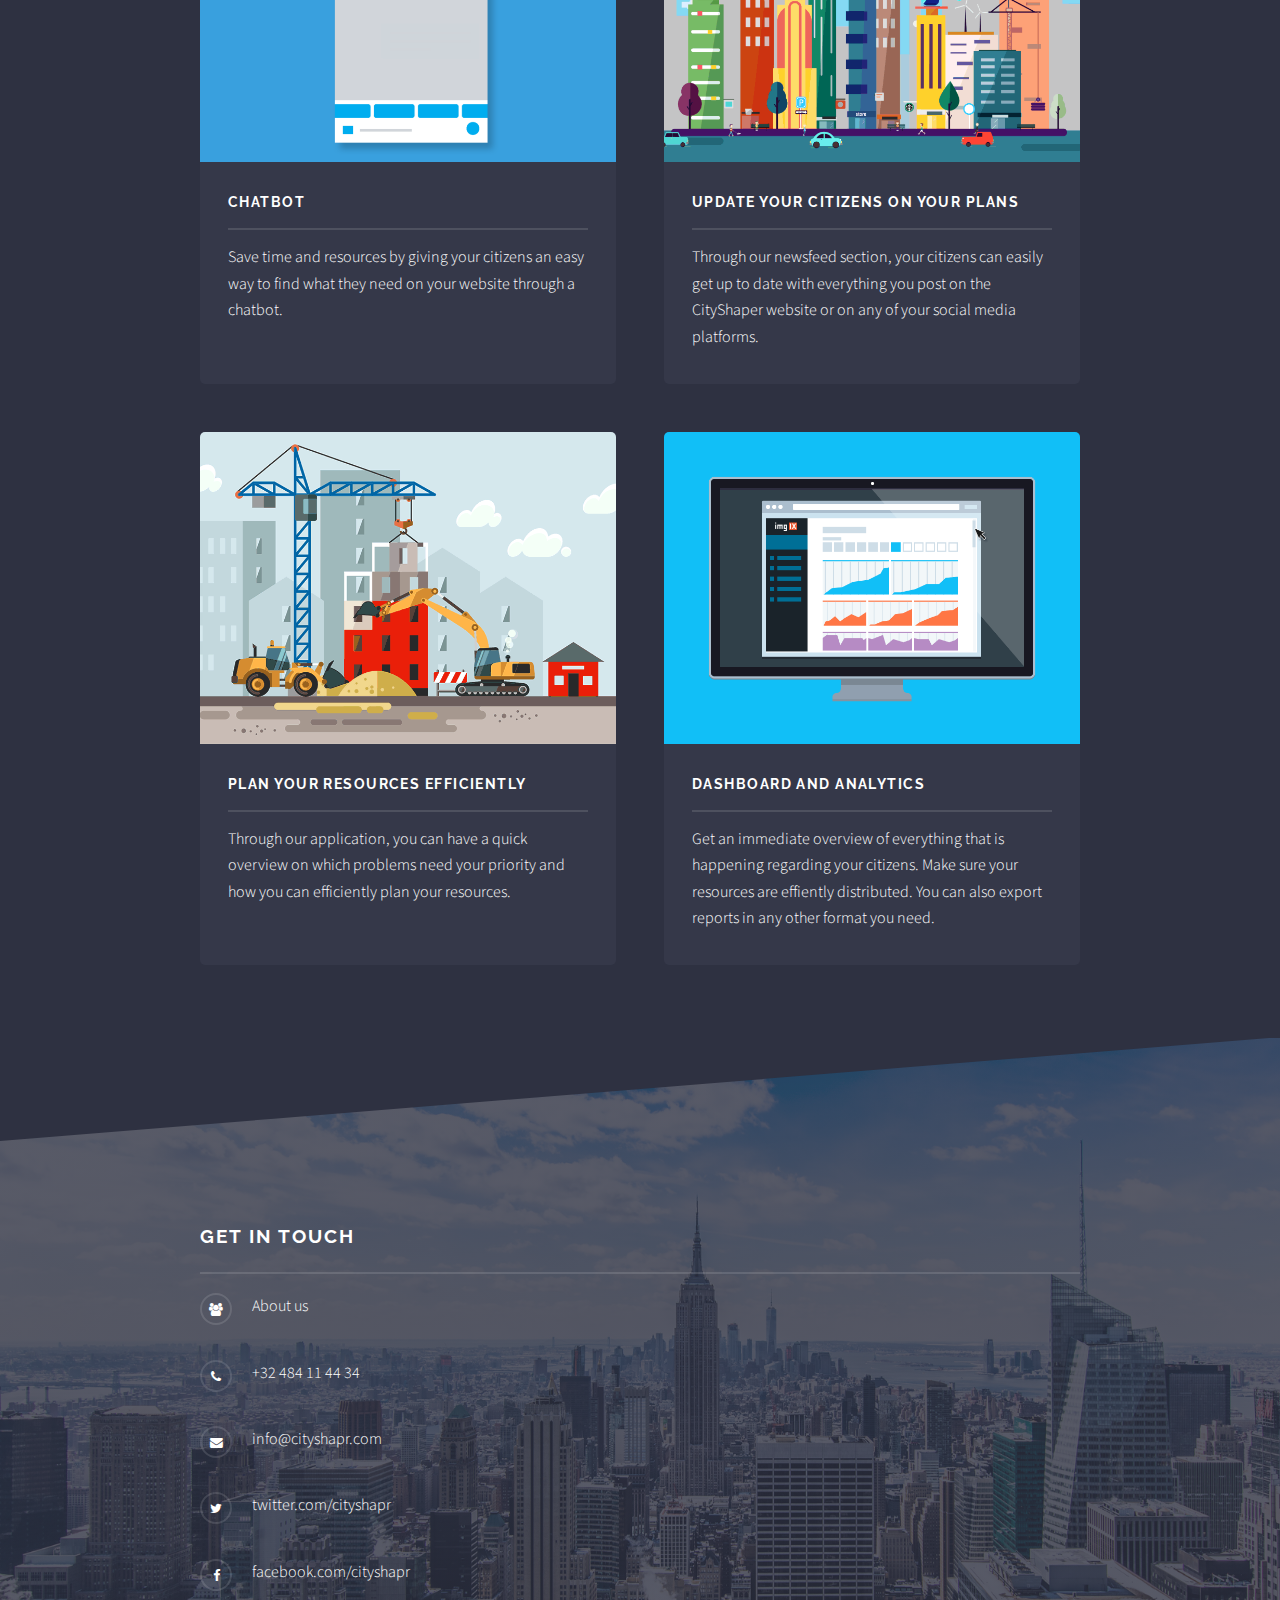
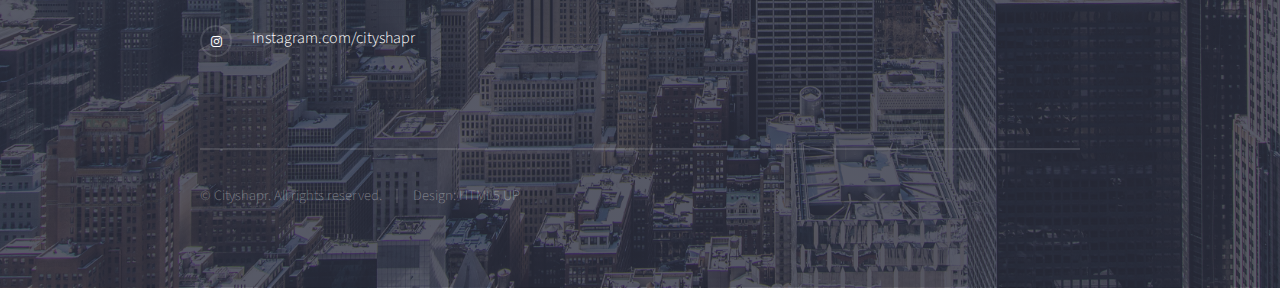
==== commit a0c7037a: "open links in new page:" ====
--- a/index.html
+++ b/index.html
@@ -190,12 +190,12 @@
 								<li class="fa-users"><a href="team/aboutus.html">About us</a></li>
 								<li class="fa-phone">+32 484 11 44 34</li>
 								<li class="fa-envelope"><a href="mailto:info@cityshapr.com">info@cityshapr.com</a></li>
-								<li class="fa-twitter"><a href="https://www.twitter.com/cityshapr">twitter.com/cityshapr</a></li>
-								<li class="fa-facebook"><a href="https://www.facebook.com/cityshapr">facebook.com/cityshapr</a></li>
-								<li class="fa-instagram"><a href="https://www.instagram.com/cityshapr/">instagram.com/cityshapr</a></li>
+								<li class="fa-twitter"><a href="https://www.twitter.com/cityshapr" target="_blank">twitter.com/cityshapr</a></li>
+								<li class="fa-facebook"><a href="https://www.facebook.com/cityshapr" target="_blank">facebook.com/cityshapr</a></li>
+								<li class="fa-instagram"><a href="https://www.instagram.com/cityshapr/" target="_blank">instagram.com/cityshapr</a></li>
 							</ul>
 							<ul class="copyright">
-								<li>&copy; Cityshapr. All rights reserved.</li><li>Design: <a href="http://html5up.net">HTML5 UP</a></li>
+								<li>&copy; Cityshapr. All rights reserved.</li><li>Design: <a href="http://html5up.net" target="_blank">HTML5 UP</a></li>
 							</ul>
 						</div>
 					</section>
--- a/assets/css/main.css
+++ b/assets/css/main.css
@@ -4084,12 +4084,13 @@
 		padding:5%;
 		border-radius:5px;
 		display:block;
+		min-height:28em;
 		
 	}
 	 
 	#request-demo img{
 		width:40%;
-		margin-top:10%;
+		margin-top:0%;
 	}
 
 	#demo-right{
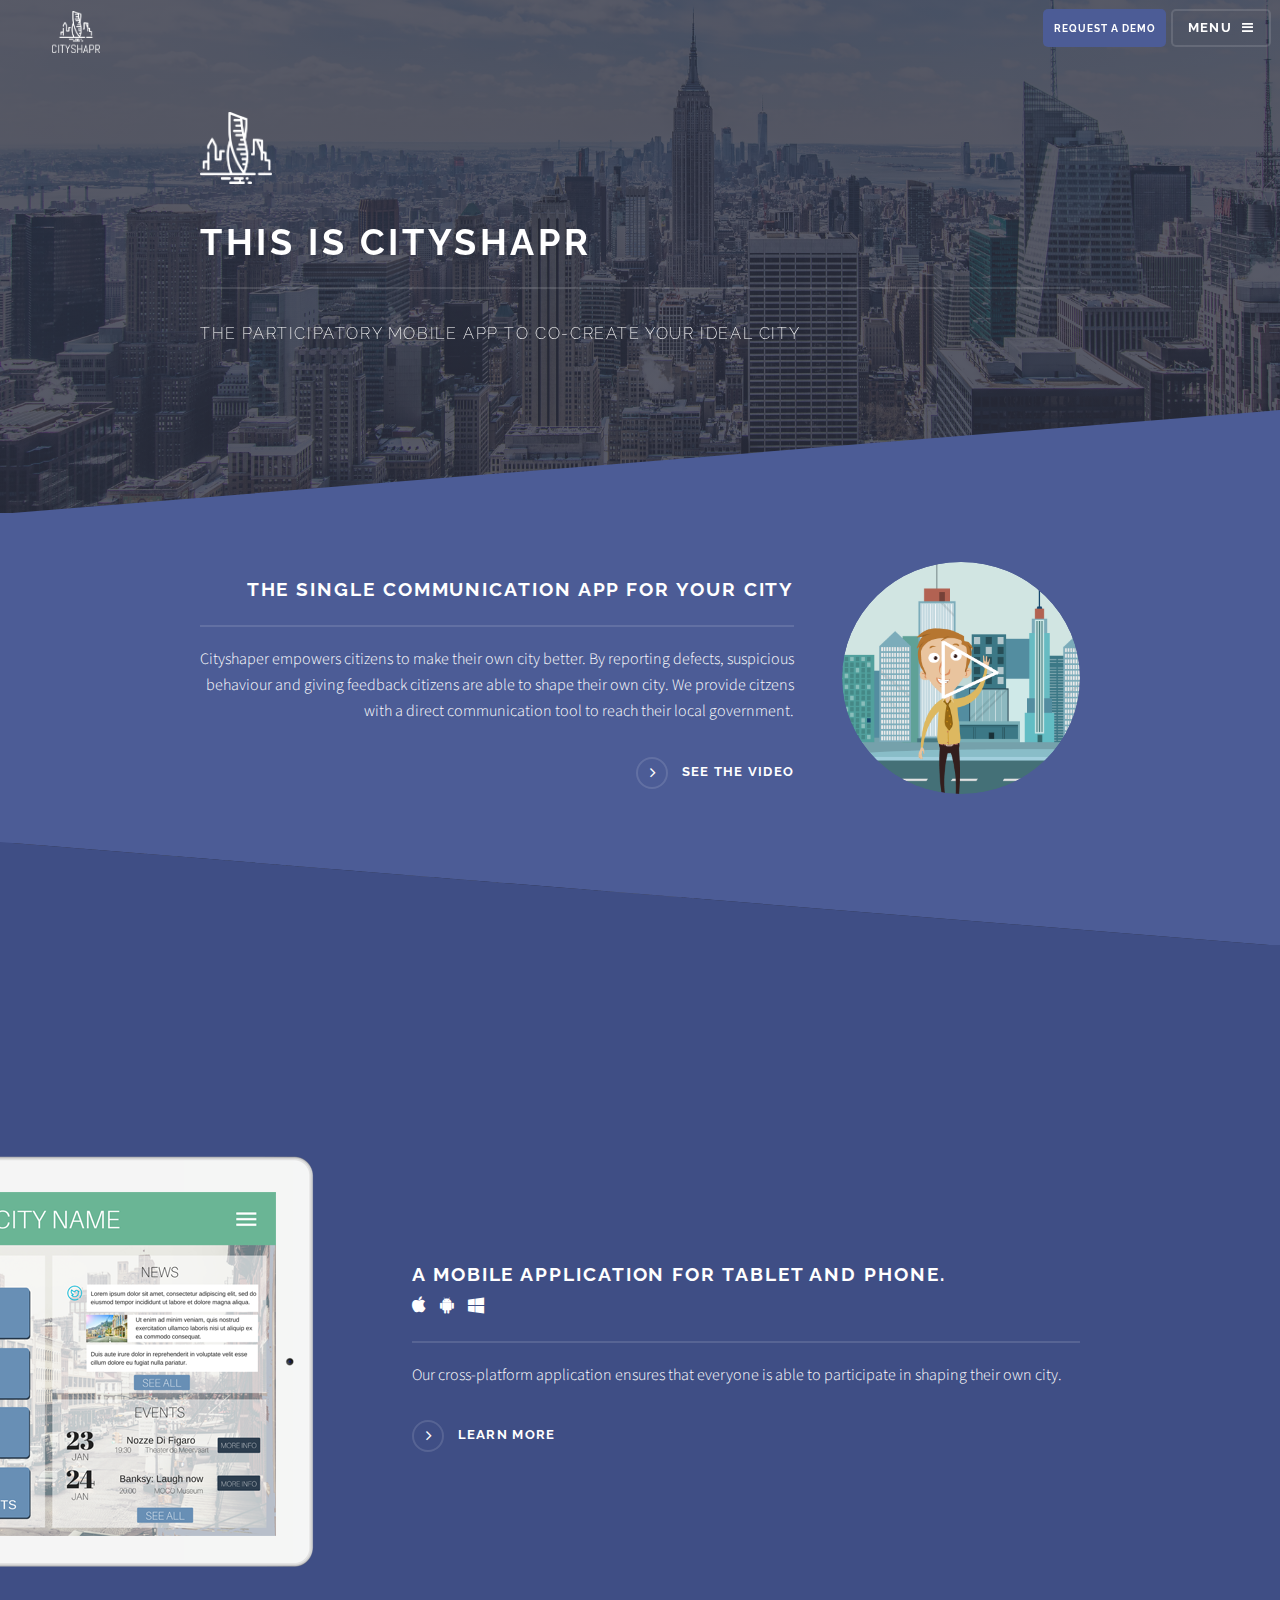
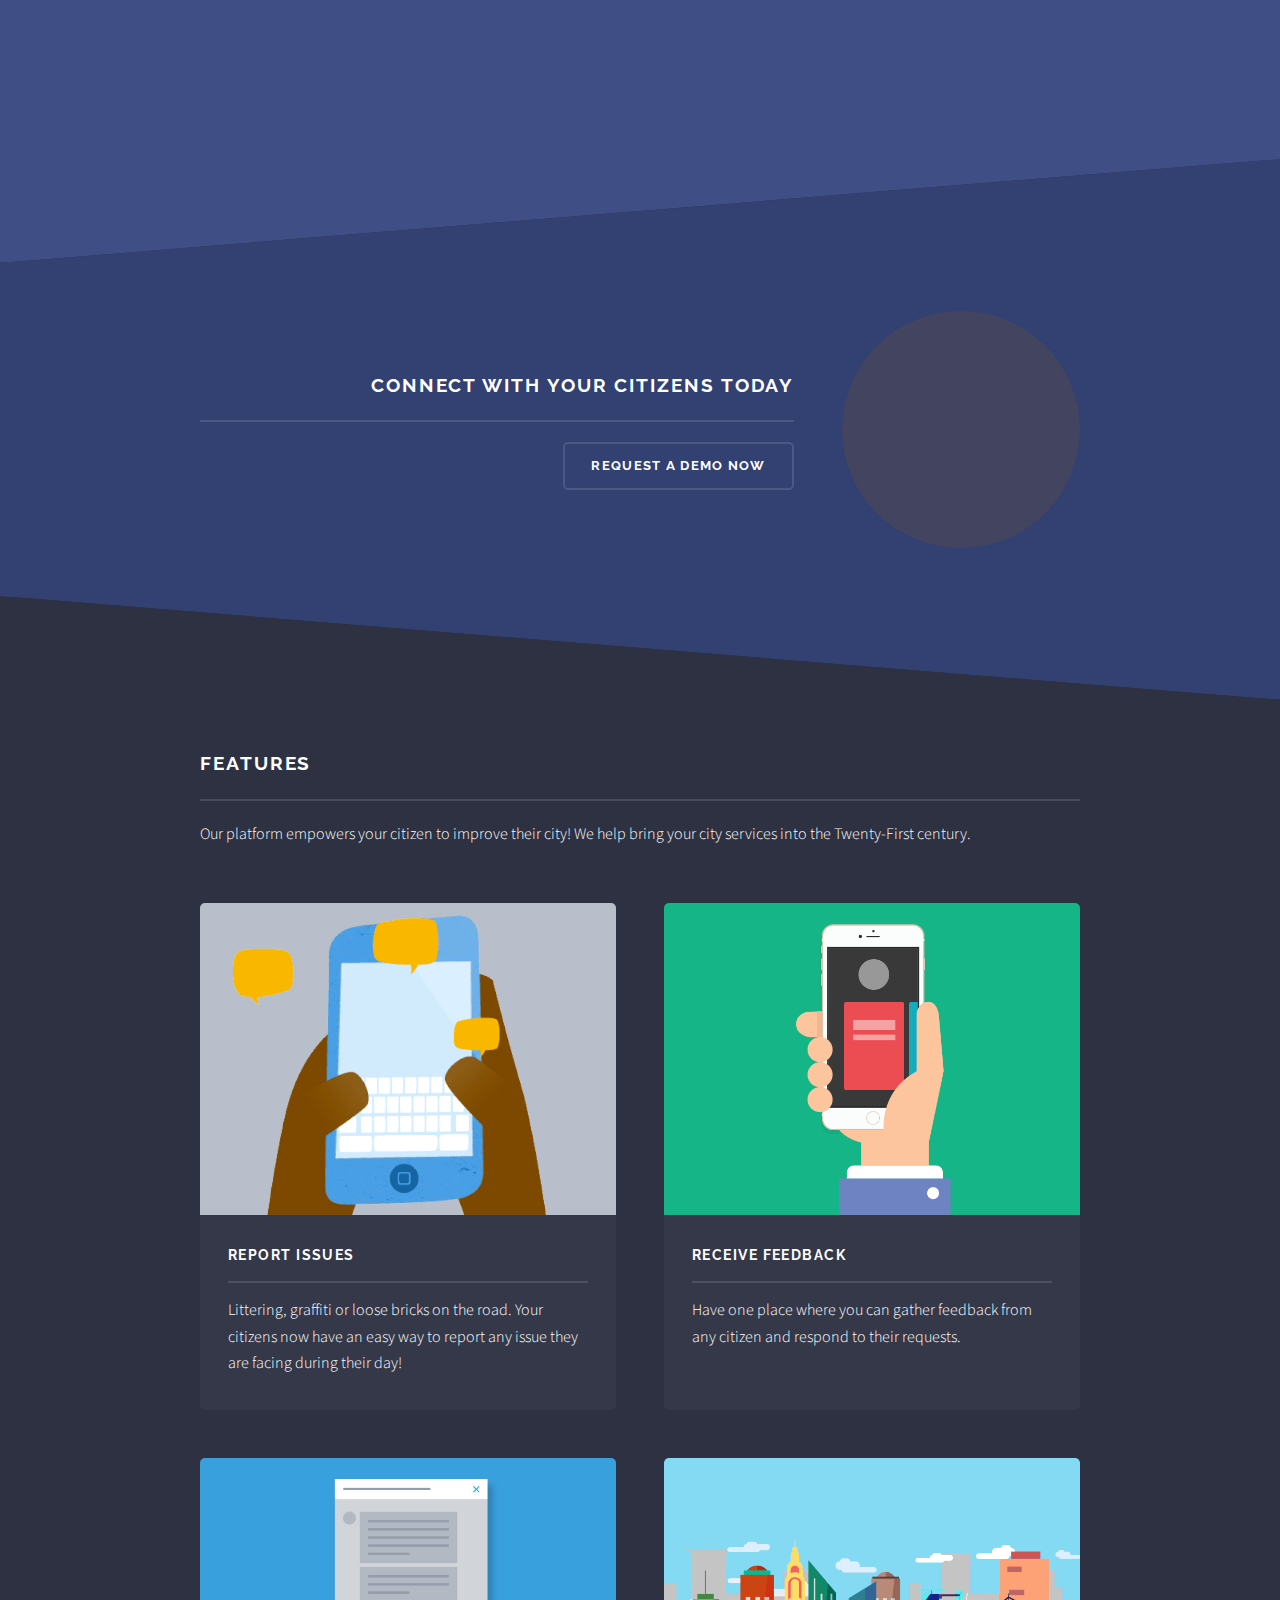
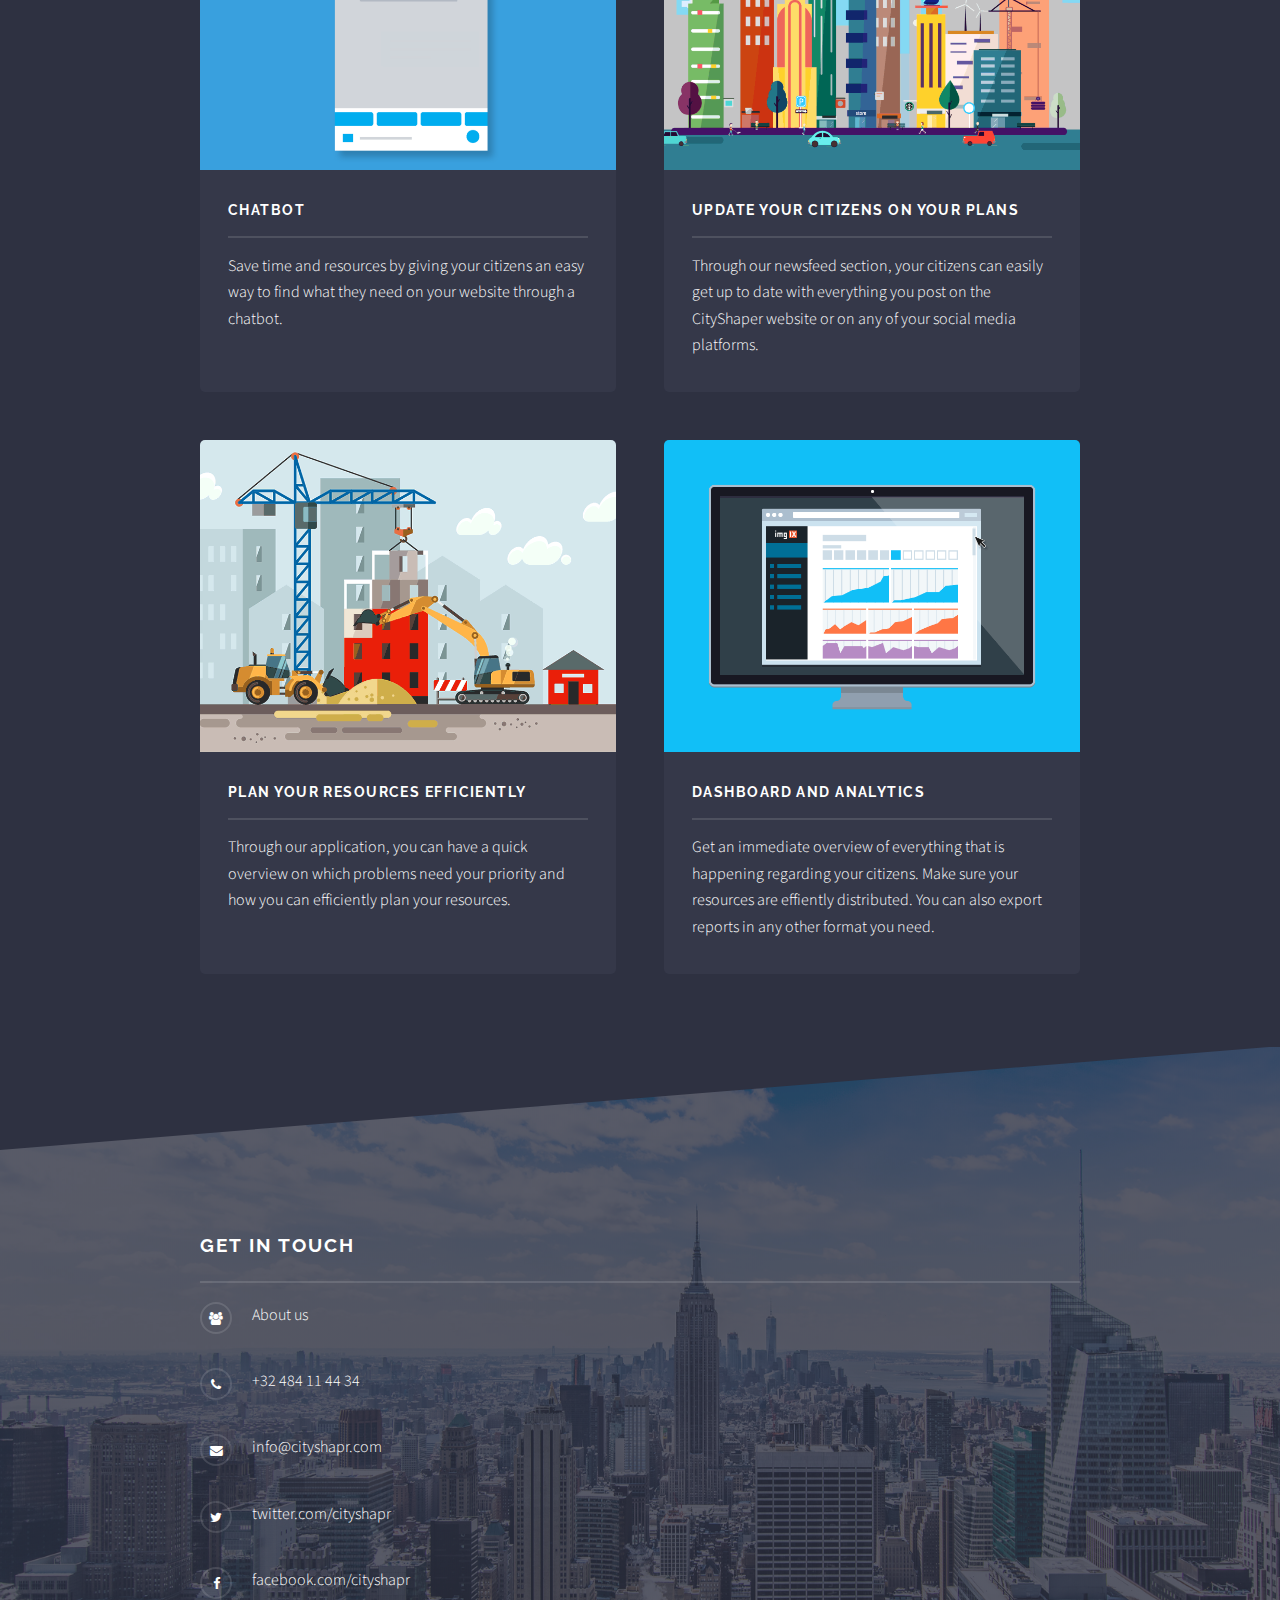
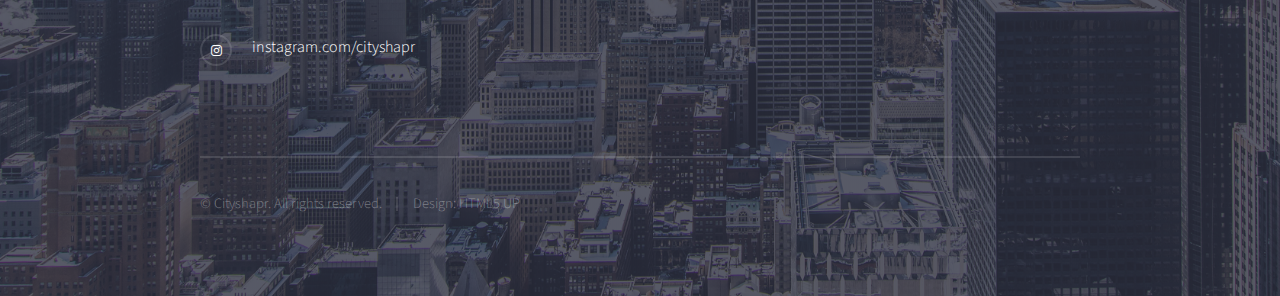
==== commit 4f183c76: "logo" ====
--- a/index.html
+++ b/index.html
@@ -26,10 +26,9 @@
 				<!-- Header -->
 				<header id="header" class="alt">
 					<div id="logo-header" class="alt">
-						<a href="index.html"><span class="icon fa-users"></span></a>
+						<a href="index.html"><img id="logo"src="images/logo/logo-white-small.png" alt="" /></a>
 					</div>
-		
-					<h1><a href="index.html">Cityshapr</a></h1>
+							
 					<nav>
 						<a class="button special" href="requestdemo.html">Request a Demo</a>
 						<a href="#menu">Menu</a>
@@ -55,7 +54,7 @@
 				<!-- Banner -->
 					<section id="banner">
 						<div class="inner">
-							<div class="logo"><span class="icon fa-users"></span></div>
+							<div class="logo"><img class="icon" src="images/logo/logo-no-text-white-small.png" alt="" /></div>
 							<h2>This is Cityshapr</h2>
 							<p>The participatory mobile app to co-create your ideal city</p>
 						</div>
--- a/assets/css/main.css
+++ b/assets/css/main.css
@@ -2787,6 +2787,13 @@
 		}
 
 /* Header */
+
+#logo{
+	margin-top:-5px;
+	width:3em;
+	height:auto;
+}
+
 
 #logo-header{
 	position:fixed;
@@ -3131,8 +3138,6 @@
 		}
 
 			#banner .logo .icon {
-				border-radius: 100%;
-				border: solid 2px rgba(255, 255, 255, 0.125);
 				cursor: default;
 				display: inline-block;
 				font-size: 2em;
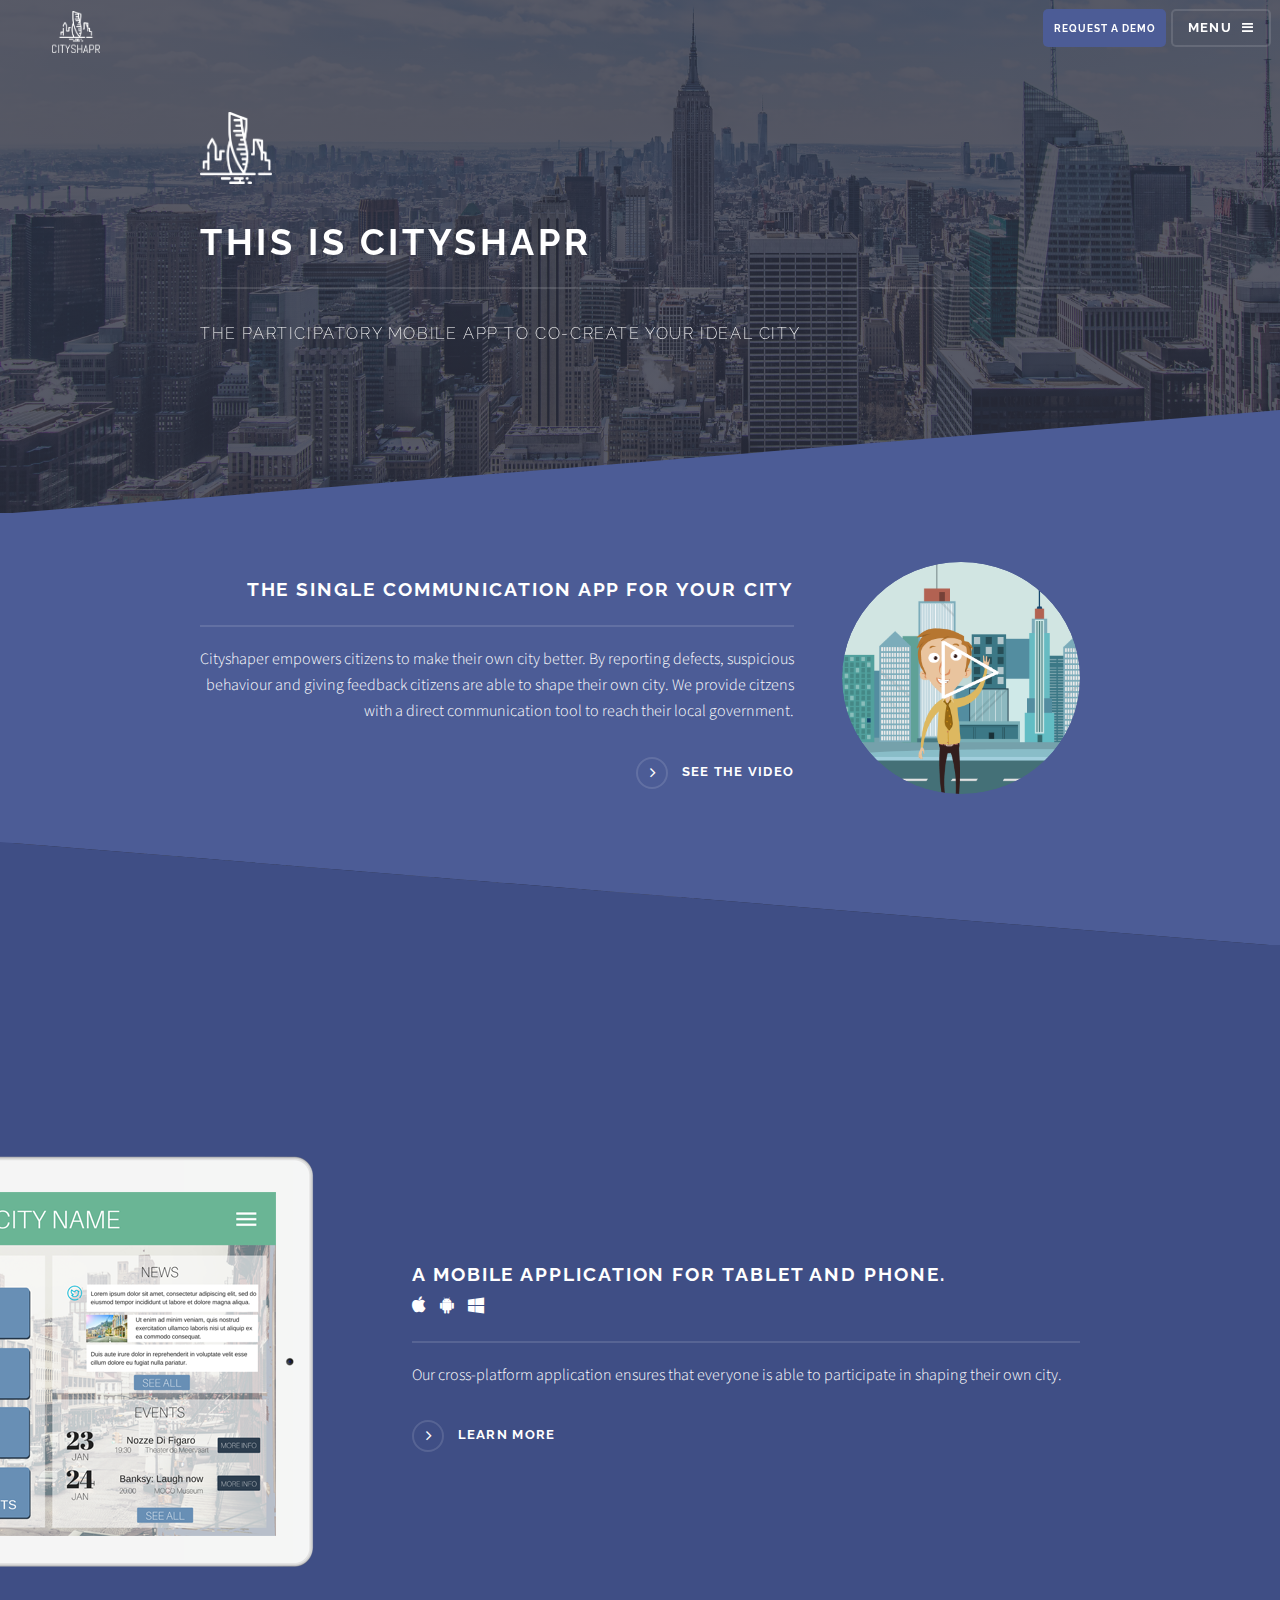
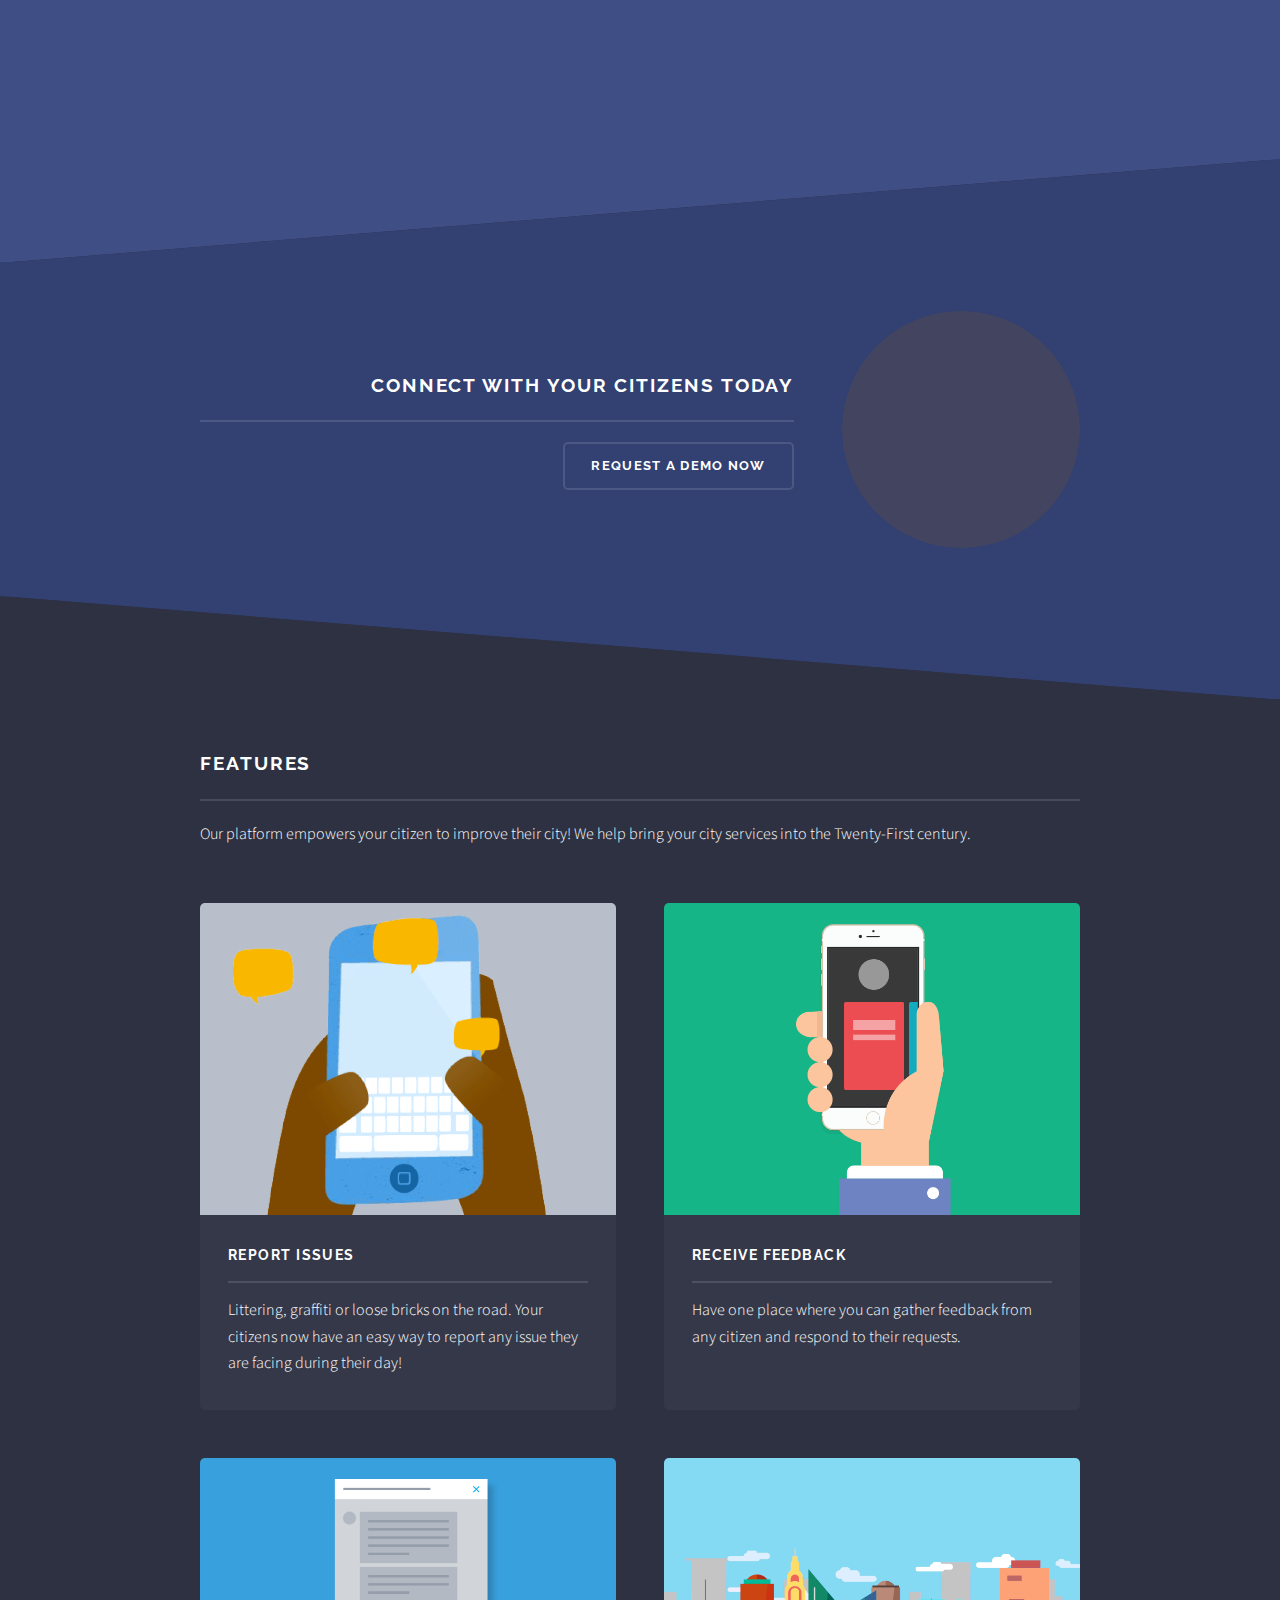
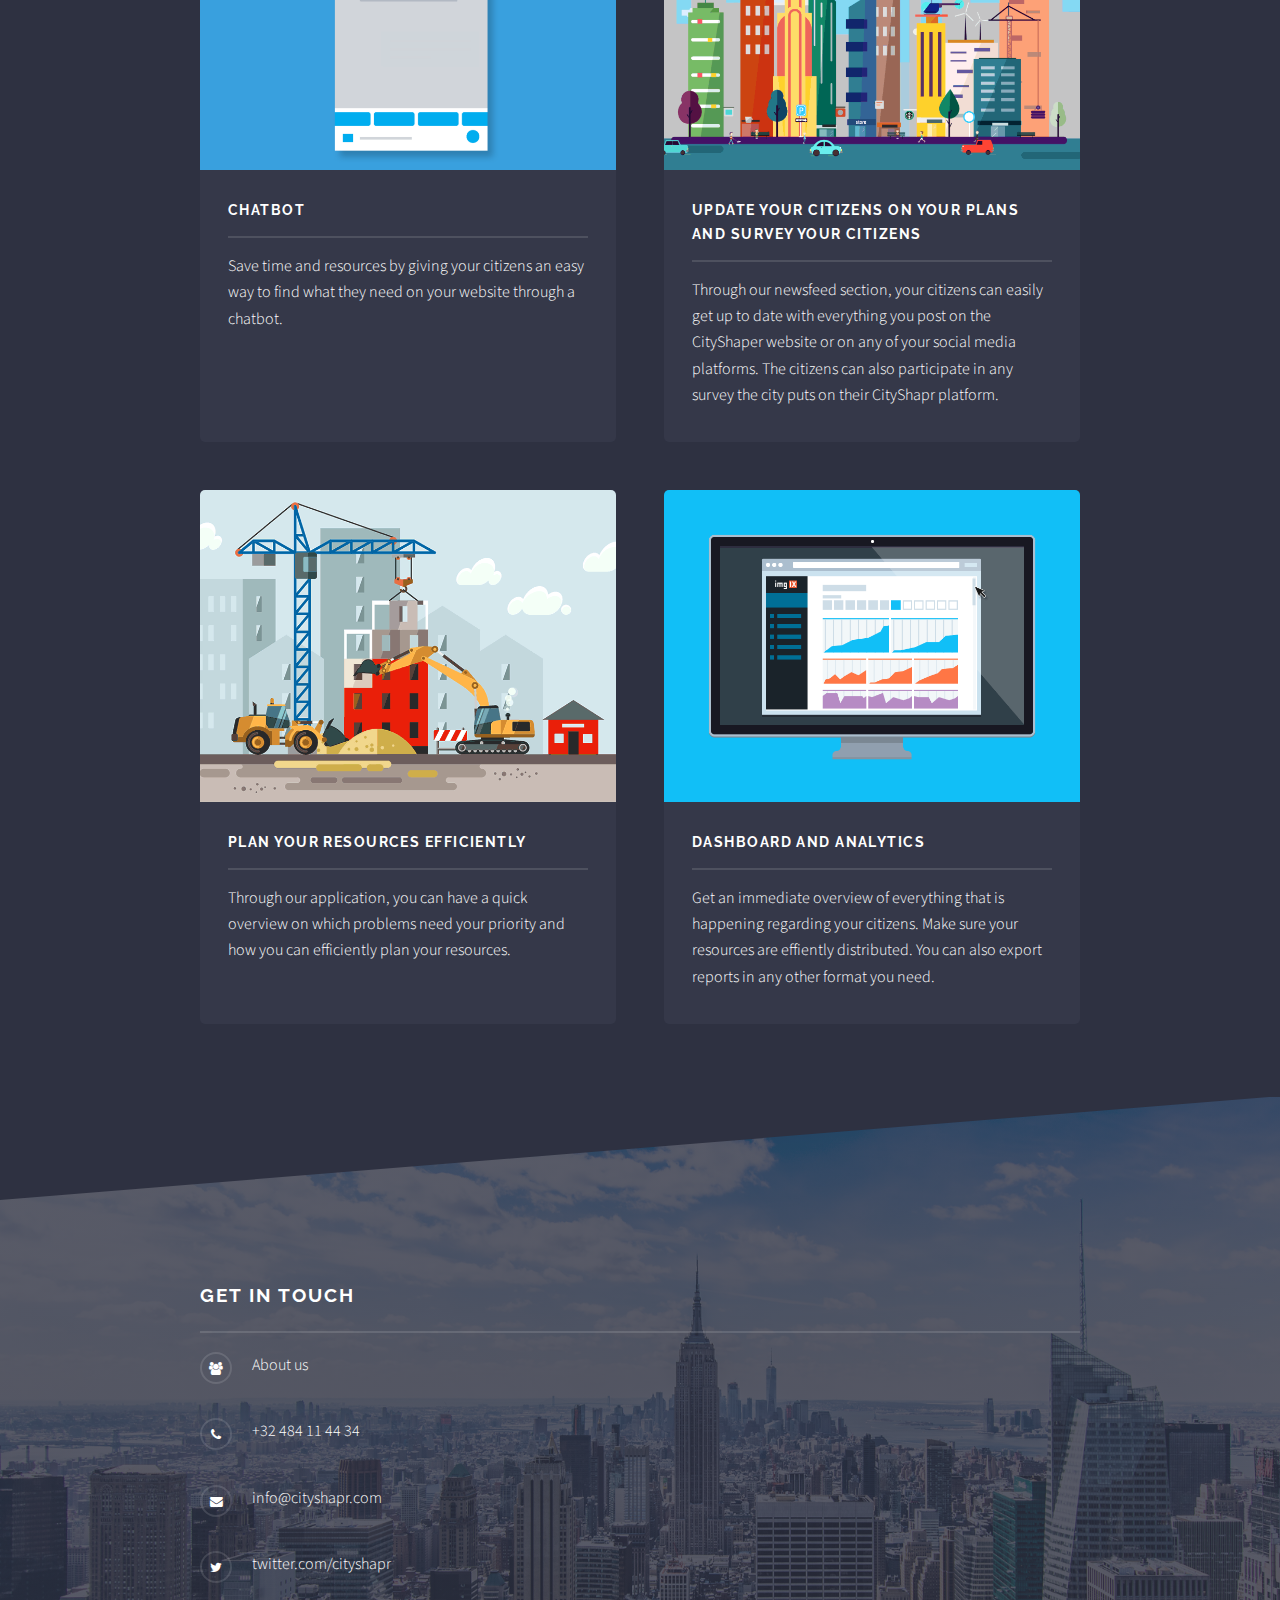
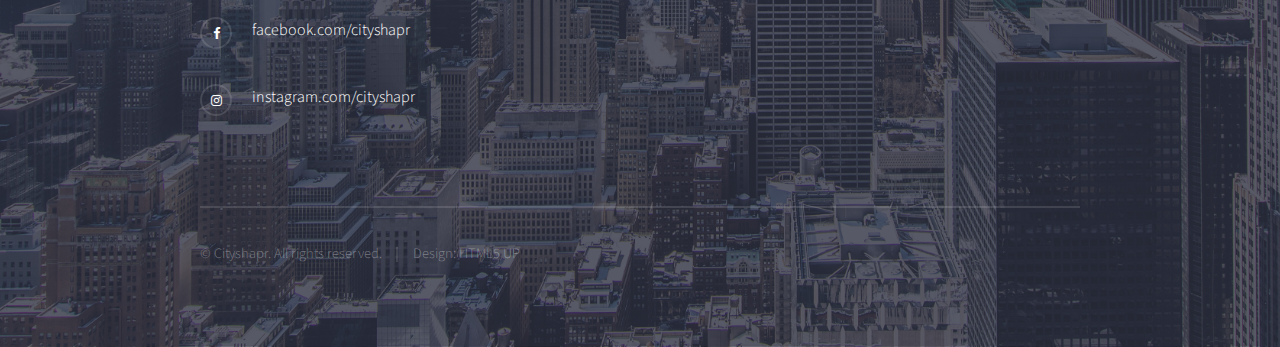
==== commit b7946512: "surveys toegevoegd" ====
--- a/index.html
+++ b/index.html
@@ -135,8 +135,8 @@
 										</article>
 										<article>
 											<a href="#" class="image"><img src="images/features/city.gif" alt="" /></a>
-											<h3 class="major">Update your citizens on your plans</h3>
-											<p>Through our newsfeed section, your citizens can easily get up to date with everything you post on the CityShaper website or on any of your social media platforms.</p>
+											<h3 class="major">Update your citizens on your plans and survey your citizens</h3>
+											<p>Through our newsfeed section, your citizens can easily get up to date with everything you post on the CityShaper website or on any of your social media platforms. The citizens can also participate in any survey the city puts on their CityShapr platform.</p>
 										</article>
 										<article>
 											<a href="#" class="image"><img src="images/features/construction.gif" alt="" /></a>
--- a/assets/css/main.css
+++ b/assets/css/main.css
@@ -2821,7 +2821,7 @@
 		z-index: 10000;
 	}
 		#header img{
-			height:100%;
+			width:3em;
 		}
 
 		#header h1 {
